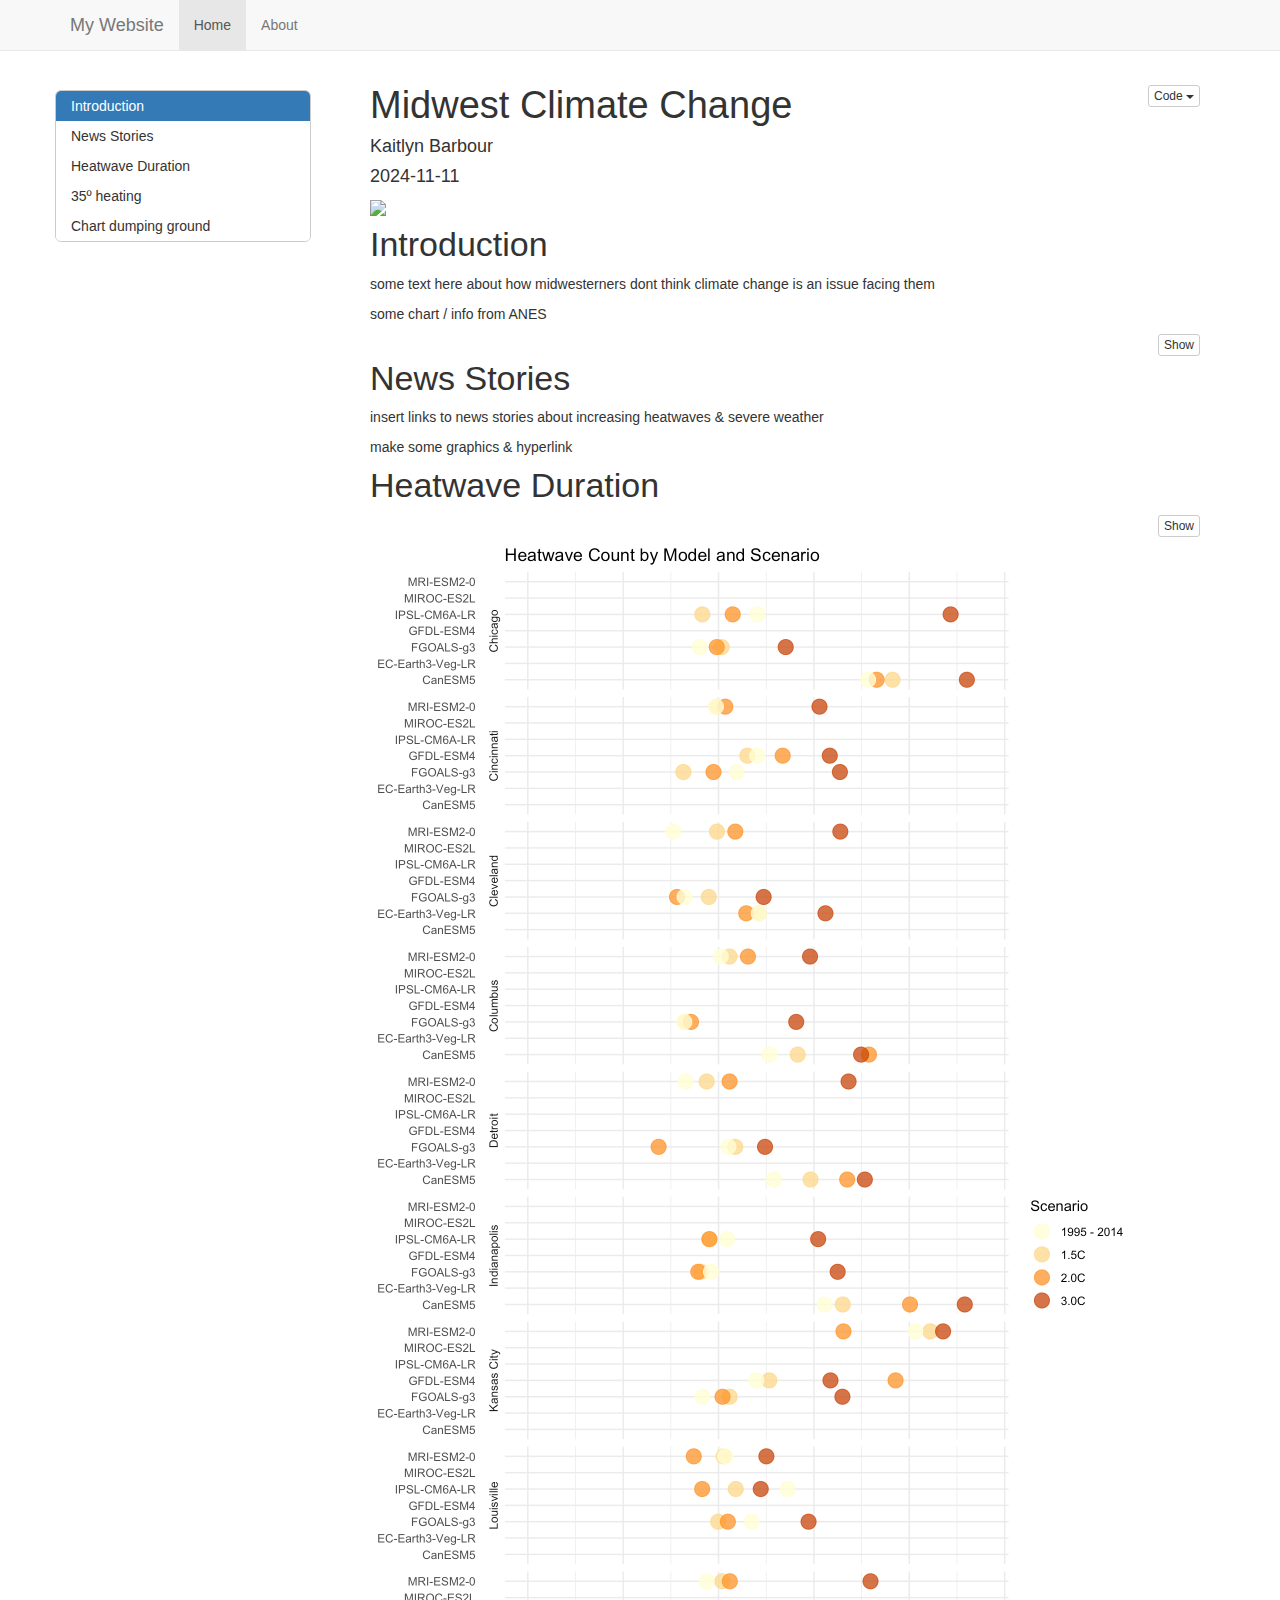
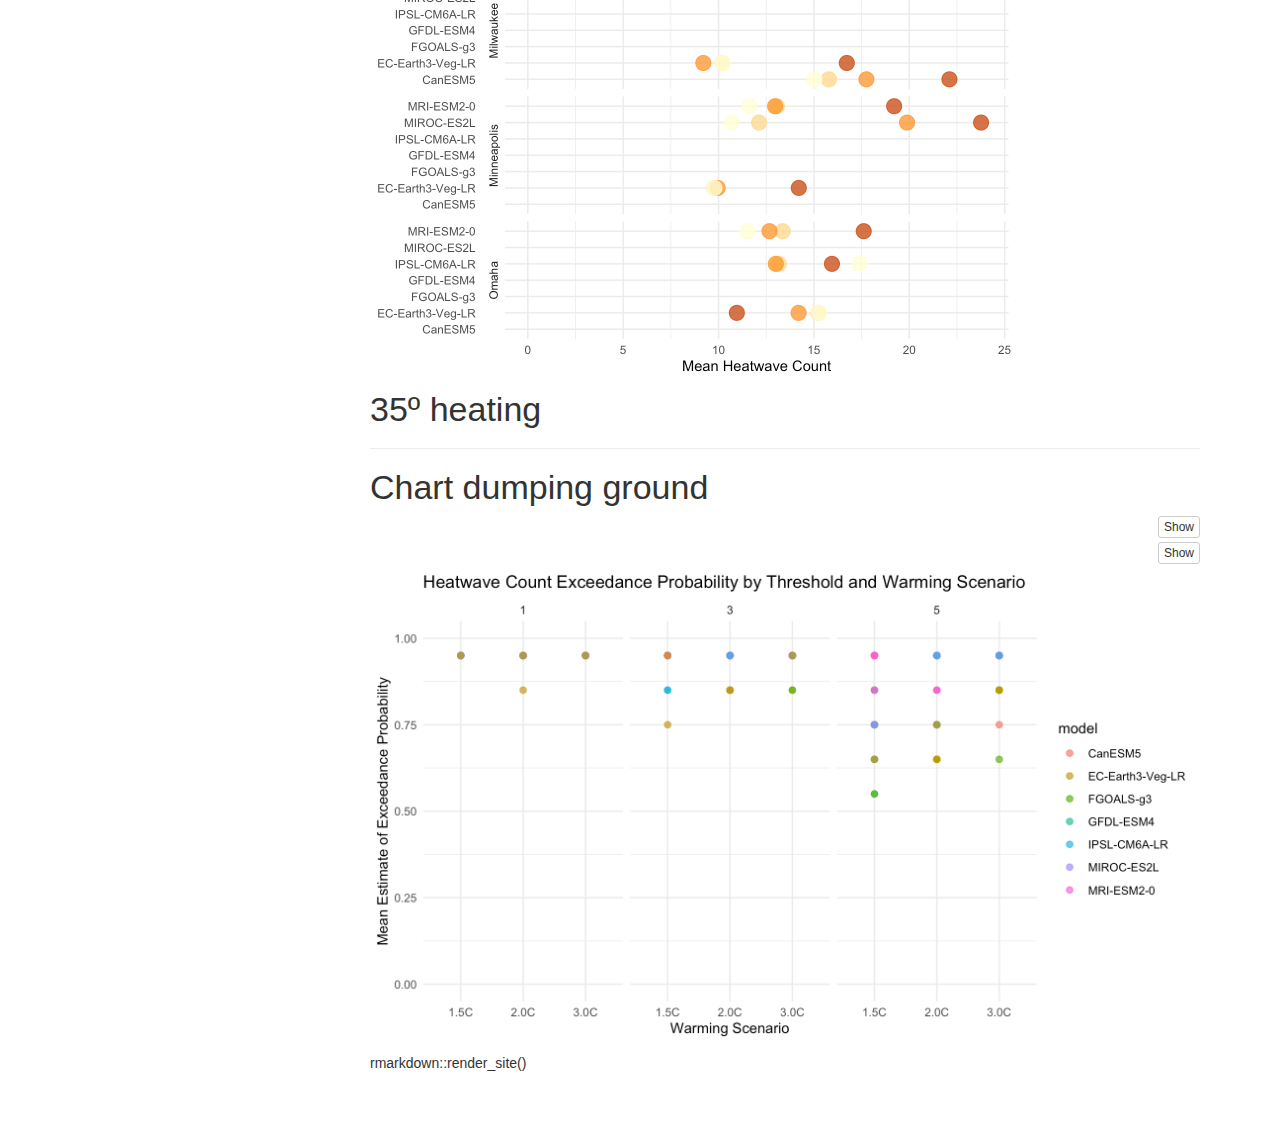
==== docs/index.html @ 3ee05337 "adding charts and header outlines" ====
<!DOCTYPE html>

<html>

<head>

<meta charset="utf-8" />
<meta name="generator" content="pandoc" />
<meta http-equiv="X-UA-Compatible" content="IE=EDGE" />


<meta name="author" content="Kaitlyn Barbour" />

<meta name="date" content="2024-11-11" />

<title>Midwest Climate Change</title>

<script src="site_libs/header-attrs-2.26/header-attrs.js"></script>
<script src="site_libs/jquery-3.6.0/jquery-3.6.0.min.js"></script>
<meta name="viewport" content="width=device-width, initial-scale=1" />
<link href="site_libs/bootstrap-3.3.5/css/bootstrap.min.css" rel="stylesheet" />
<script src="site_libs/bootstrap-3.3.5/js/bootstrap.min.js"></script>
<script src="site_libs/bootstrap-3.3.5/shim/html5shiv.min.js"></script>
<script src="site_libs/bootstrap-3.3.5/shim/respond.min.js"></script>
<style>h1 {font-size: 34px;}
       h1.title {font-size: 38px;}
       h2 {font-size: 30px;}
       h3 {font-size: 24px;}
       h4 {font-size: 18px;}
       h5 {font-size: 16px;}
       h6 {font-size: 12px;}
       code {color: inherit; background-color: rgba(0, 0, 0, 0.04);}
       pre:not([class]) { background-color: white }</style>
<script src="site_libs/jqueryui-1.13.2/jquery-ui.min.js"></script>
<link href="site_libs/tocify-1.9.1/jquery.tocify.css" rel="stylesheet" />
<script src="site_libs/tocify-1.9.1/jquery.tocify.js"></script>
<script src="site_libs/navigation-1.1/tabsets.js"></script>
<script src="site_libs/navigation-1.1/codefolding.js"></script>
<link href="site_libs/highlightjs-9.12.0/default.css" rel="stylesheet" />
<script src="site_libs/highlightjs-9.12.0/highlight.js"></script>

<style type="text/css">
  code{white-space: pre-wrap;}
  span.smallcaps{font-variant: small-caps;}
  span.underline{text-decoration: underline;}
  div.column{display: inline-block; vertical-align: top; width: 50%;}
  div.hanging-indent{margin-left: 1.5em; text-indent: -1.5em;}
  ul.task-list{list-style: none;}
    </style>

<style type="text/css">code{white-space: pre;}</style>
<script type="text/javascript">
if (window.hljs) {
  hljs.configure({languages: []});
  hljs.initHighlightingOnLoad();
  if (document.readyState && document.readyState === "complete") {
    window.setTimeout(function() { hljs.initHighlighting(); }, 0);
  }
}
</script>









<style type = "text/css">
.main-container {
  max-width: 940px;
  margin-left: auto;
  margin-right: auto;
}
img {
  max-width:100%;
}
.tabbed-pane {
  padding-top: 12px;
}
.html-widget {
  margin-bottom: 20px;
}
button.code-folding-btn:focus {
  outline: none;
}
summary {
  display: list-item;
}
details > summary > p:only-child {
  display: inline;
}
pre code {
  padding: 0;
}
</style>


<style type="text/css">
.dropdown-submenu {
  position: relative;
}
.dropdown-submenu>.dropdown-menu {
  top: 0;
  left: 100%;
  margin-top: -6px;
  margin-left: -1px;
  border-radius: 0 6px 6px 6px;
}
.dropdown-submenu:hover>.dropdown-menu {
  display: block;
}
.dropdown-submenu>a:after {
  display: block;
  content: " ";
  float: right;
  width: 0;
  height: 0;
  border-color: transparent;
  border-style: solid;
  border-width: 5px 0 5px 5px;
  border-left-color: #cccccc;
  margin-top: 5px;
  margin-right: -10px;
}
.dropdown-submenu:hover>a:after {
  border-left-color: #adb5bd;
}
.dropdown-submenu.pull-left {
  float: none;
}
.dropdown-submenu.pull-left>.dropdown-menu {
  left: -100%;
  margin-left: 10px;
  border-radius: 6px 0 6px 6px;
}
</style>

<script type="text/javascript">
// manage active state of menu based on current page
$(document).ready(function () {
  // active menu anchor
  href = window.location.pathname
  href = href.substr(href.lastIndexOf('/') + 1)
  if (href === "")
    href = "index.html";
  var menuAnchor = $('a[href="' + href + '"]');

  // mark the anchor link active (and if it's in a dropdown, also mark that active)
  var dropdown = menuAnchor.closest('li.dropdown');
  if (window.bootstrap) { // Bootstrap 4+
    menuAnchor.addClass('active');
    dropdown.find('> .dropdown-toggle').addClass('active');
  } else { // Bootstrap 3
    menuAnchor.parent().addClass('active');
    dropdown.addClass('active');
  }

  // Navbar adjustments
  var navHeight = $(".navbar").first().height() + 15;
  var style = document.createElement('style');
  var pt = "padding-top: " + navHeight + "px; ";
  var mt = "margin-top: -" + navHeight + "px; ";
  var css = "";
  // offset scroll position for anchor links (for fixed navbar)
  for (var i = 1; i <= 6; i++) {
    css += ".section h" + i + "{ " + pt + mt + "}\n";
  }
  style.innerHTML = "body {" + pt + "padding-bottom: 40px; }\n" + css;
  document.head.appendChild(style);
});
</script>

<!-- tabsets -->

<style type="text/css">
.tabset-dropdown > .nav-tabs {
  display: inline-table;
  max-height: 500px;
  min-height: 44px;
  overflow-y: auto;
  border: 1px solid #ddd;
  border-radius: 4px;
}

.tabset-dropdown > .nav-tabs > li.active:before, .tabset-dropdown > .nav-tabs.nav-tabs-open:before {
  content: "\e259";
  font-family: 'Glyphicons Halflings';
  display: inline-block;
  padding: 10px;
  border-right: 1px solid #ddd;
}

.tabset-dropdown > .nav-tabs.nav-tabs-open > li.active:before {
  content: "\e258";
  font-family: 'Glyphicons Halflings';
  border: none;
}

.tabset-dropdown > .nav-tabs > li.active {
  display: block;
}

.tabset-dropdown > .nav-tabs > li > a,
.tabset-dropdown > .nav-tabs > li > a:focus,
.tabset-dropdown > .nav-tabs > li > a:hover {
  border: none;
  display: inline-block;
  border-radius: 4px;
  background-color: transparent;
}

.tabset-dropdown > .nav-tabs.nav-tabs-open > li {
  display: block;
  float: none;
}

.tabset-dropdown > .nav-tabs > li {
  display: none;
}
</style>

<!-- code folding -->
<style type="text/css">
.code-folding-btn { margin-bottom: 4px; }
</style>



<style type="text/css">

#TOC {
  margin: 25px 0px 20px 0px;
}
@media (max-width: 768px) {
#TOC {
  position: relative;
  width: 100%;
}
}

@media print {
.toc-content {
  /* see https://github.com/w3c/csswg-drafts/issues/4434 */
  float: right;
}
}

.toc-content {
  padding-left: 30px;
  padding-right: 40px;
}

div.main-container {
  max-width: 1200px;
}

div.tocify {
  width: 20%;
  max-width: 260px;
  max-height: 85%;
}

@media (min-width: 768px) and (max-width: 991px) {
  div.tocify {
    width: 25%;
  }
}

@media (max-width: 767px) {
  div.tocify {
    width: 100%;
    max-width: none;
  }
}

.tocify ul, .tocify li {
  line-height: 20px;
}

.tocify-subheader .tocify-item {
  font-size: 0.90em;
}

.tocify .list-group-item {
  border-radius: 0px;
}


</style>



</head>

<body>


<div class="container-fluid main-container">


<!-- setup 3col/9col grid for toc_float and main content  -->
<div class="row">
<div class="col-xs-12 col-sm-4 col-md-3">
<div id="TOC" class="tocify">
</div>
</div>

<div class="toc-content col-xs-12 col-sm-8 col-md-9">




<div class="navbar navbar-default  navbar-fixed-top" role="navigation">
  <div class="container">
    <div class="navbar-header">
      <button type="button" class="navbar-toggle collapsed" data-toggle="collapse" data-bs-toggle="collapse" data-target="#navbar" data-bs-target="#navbar">
        <span class="icon-bar"></span>
        <span class="icon-bar"></span>
        <span class="icon-bar"></span>
      </button>
      <a class="navbar-brand" href="index.html">My Website</a>
    </div>
    <div id="navbar" class="navbar-collapse collapse">
      <ul class="nav navbar-nav">
        <li>
  <a href="index.html">Home</a>
</li>
<li>
  <a href="about.html">About</a>
</li>
      </ul>
      <ul class="nav navbar-nav navbar-right">
        
      </ul>
    </div><!--/.nav-collapse -->
  </div><!--/.container -->
</div><!--/.navbar -->

<div id="header">

<div class="btn-group pull-right float-right">
<button type="button" class="btn btn-default btn-xs btn-secondary btn-sm dropdown-toggle" data-toggle="dropdown" data-bs-toggle="dropdown" aria-haspopup="true" aria-expanded="false"><span>Code</span> <span class="caret"></span></button>
<ul class="dropdown-menu dropdown-menu-right" style="min-width: 50px;">
<li><a id="rmd-show-all-code" href="#">Show All Code</a></li>
<li><a id="rmd-hide-all-code" href="#">Hide All Code</a></li>
</ul>
</div>



<h1 class="title toc-ignore">Midwest Climate Change</h1>
<h4 class="author">Kaitlyn Barbour</h4>
<h4 class="date">2024-11-11</h4>

</div>


<p><img src="images/header.png" /></p>
<div id="introduction" class="section level1">
<h1>Introduction</h1>
<p>some text here about how midwesterners dont think climate change is
an issue facing them</p>
<p>some chart / info from ANES</p>
<pre class="r"><code>climate_data_all &lt;- read_csv(&quot;climate-data.csv&quot;, 
    col_types = cols(loc_id = col_character()))
#View(climate_data)

cities &lt;- c(&quot;Kansas City&quot;, &quot;Omaha&quot;, &quot;Minneapolis&quot;, &quot;Louisville&quot;, 
            &quot;Chicago&quot;, &quot;Indianapolis&quot;, &quot;Milwaukee&quot;, &quot;Cincinnati&quot;, 
            &quot;Columbus&quot;, &quot;Detroit&quot;, &quot;Cleveland&quot;)
hazards &lt;- c(&quot;Tmax95pctl_days&quot;, &quot;Tmax40_days&quot;, &quot;Tmax35_days&quot;, 
             &quot;Twb31_days&quot;, &quot;heatwave_duration&quot;, &quot;heatwave_count&quot;, &quot;drought_days&quot;)

climate_data &lt;- climate_data_all %&gt;%
  filter(city %in% cities, hazard %in% hazards)

climate_data$scenario &lt;- factor(
  climate_data$scenario,
  levels = c(&quot;1995 - 2014&quot;, &quot;1.5C&quot;, &quot;2.0C&quot;, &quot;3.0C&quot;)
)</code></pre>
</div>
<div id="news-stories" class="section level1">
<h1>News Stories</h1>
<p>insert links to news stories about increasing heatwaves &amp; severe
weather</p>
<p>make some graphics &amp; hyperlink</p>
</div>
<div id="heatwave-duration" class="section level1">
<h1>Heatwave Duration</h1>
<pre class="r"><code>heatwave_duration &lt;- climate_data %&gt;%
  filter(hazard == &quot;heatwave_duration&quot;,
         indicator == &quot;expectedvalue&quot;)

ggplot(heatwave_duration, aes(x = mean_estimate, y = model, color = scenario)) +
  geom_point(size = 5, alpha = 0.8) +  
  scale_x_continuous(limits = c(0, 24)) + 
  facet_grid(city ~ ., switch = &quot;y&quot;) + 
  theme_minimal() +
  theme(
    strip.text.y = element_text(angle = 0),  
    axis.title.y = element_blank()  
  ) +
  labs(
    title = &quot;Heatwave Count by Model and Scenario&quot;,
    x = &quot;Mean Heatwave Count&quot;,
    color = &quot;Scenario&quot;
  ) +
  scale_color_brewer(palette = &quot;YlOrBr&quot;) </code></pre>
<p><img src="index_files/figure-html/unnamed-chunk-2-1.png" width="768" /></p>
</div>
<div id="º-heating" class="section level1">
<h1>35º heating</h1>
<hr />
</div>
<div id="chart-dumping-ground" class="section level1">
<h1>Chart dumping ground</h1>
<pre class="r"><code>heatwave_models &lt;- climate_data %&gt;%
  filter(hazard == &quot;heatwave_count&quot;,
         indicator == &quot;exceedanceprob&quot;,
         scenario != &quot;1995 - 2014&quot;)</code></pre>
<pre class="r"><code>ggplot(heatwave_models, aes(x = scenario, y = mean_estimate, color = model)) +
  geom_point(size = 2, alpha = 0.7) +  
    facet_grid(~ threshold) +  # Facet by scenario
  labs(title = &quot;Heatwave Count Exceedance Probability by Threshold and Warming Scenario&quot;,
       x = &quot;Warming Scenario&quot;,
       y = &quot;Mean Estimate of Exceedance Probability&quot;) +
  ylim(0, 1) +
  theme_minimal() </code></pre>
<p><img src="index_files/figure-html/unnamed-chunk-4-1.png" width="840" /></p>
<p>rmarkdown::render_site()</p>
</div>



</div>
</div>

</div>

<script>

// add bootstrap table styles to pandoc tables
function bootstrapStylePandocTables() {
  $('tr.odd').parent('tbody').parent('table').addClass('table table-condensed');
}
$(document).ready(function () {
  bootstrapStylePandocTables();
});


</script>

<!-- tabsets -->

<script>
$(document).ready(function () {
  window.buildTabsets("TOC");
});

$(document).ready(function () {
  $('.tabset-dropdown > .nav-tabs > li').click(function () {
    $(this).parent().toggleClass('nav-tabs-open');
  });
});
</script>

<!-- code folding -->
<script>
$(document).ready(function () {
  window.initializeCodeFolding("hide" === "show");
});
</script>

<script>
$(document).ready(function ()  {

    // temporarily add toc-ignore selector to headers for the consistency with Pandoc
    $('.unlisted.unnumbered').addClass('toc-ignore')

    // move toc-ignore selectors from section div to header
    $('div.section.toc-ignore')
        .removeClass('toc-ignore')
        .children('h1,h2,h3,h4,h5').addClass('toc-ignore');

    // establish options
    var options = {
      selectors: "h1,h2,h3",
      theme: "bootstrap3",
      context: '.toc-content',
      hashGenerator: function (text) {
        return text.replace(/[.\\/?&!#<>]/g, '').replace(/\s/g, '_');
      },
      ignoreSelector: ".toc-ignore",
      scrollTo: 0
    };
    options.showAndHide = true;
    options.smoothScroll = true;

    // tocify
    var toc = $("#TOC").tocify(options).data("toc-tocify");
});
</script>

<!-- dynamically load mathjax for compatibility with self-contained -->
<script>
  (function () {
    var script = document.createElement("script");
    script.type = "text/javascript";
    script.src  = "https://mathjax.rstudio.com/latest/MathJax.js?config=TeX-AMS-MML_HTMLorMML";
    document.getElementsByTagName("head")[0].appendChild(script);
  })();
</script>

</body>
</html>
---- docs/site_libs/highlightjs-9.12.0/default.css ----
.hljs-literal {
  color: #990073;
}

.hljs-number {
  color: #099;
}

.hljs-comment {
  color: #998;
  font-style: italic;
}

.hljs-keyword {
  color: #900;
  font-weight: bold;
}

.hljs-string {
  color: #d14;
}
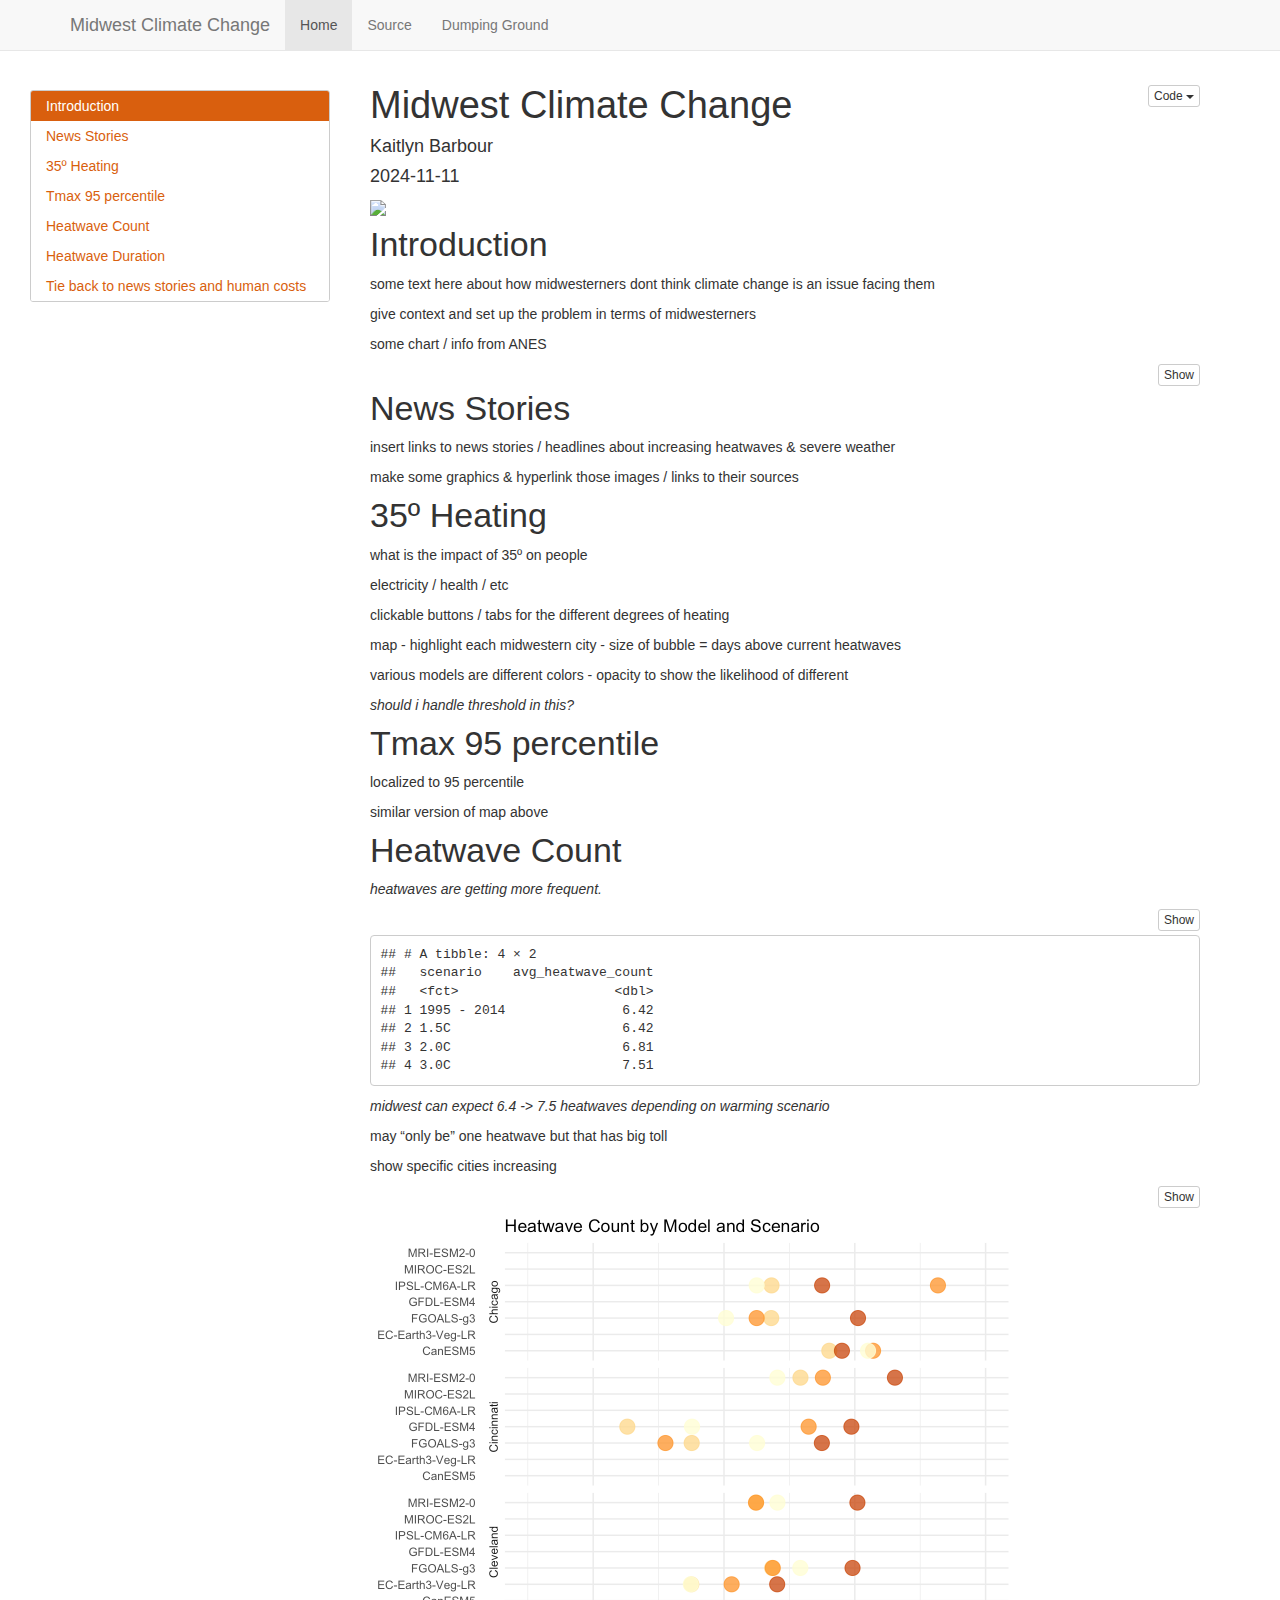
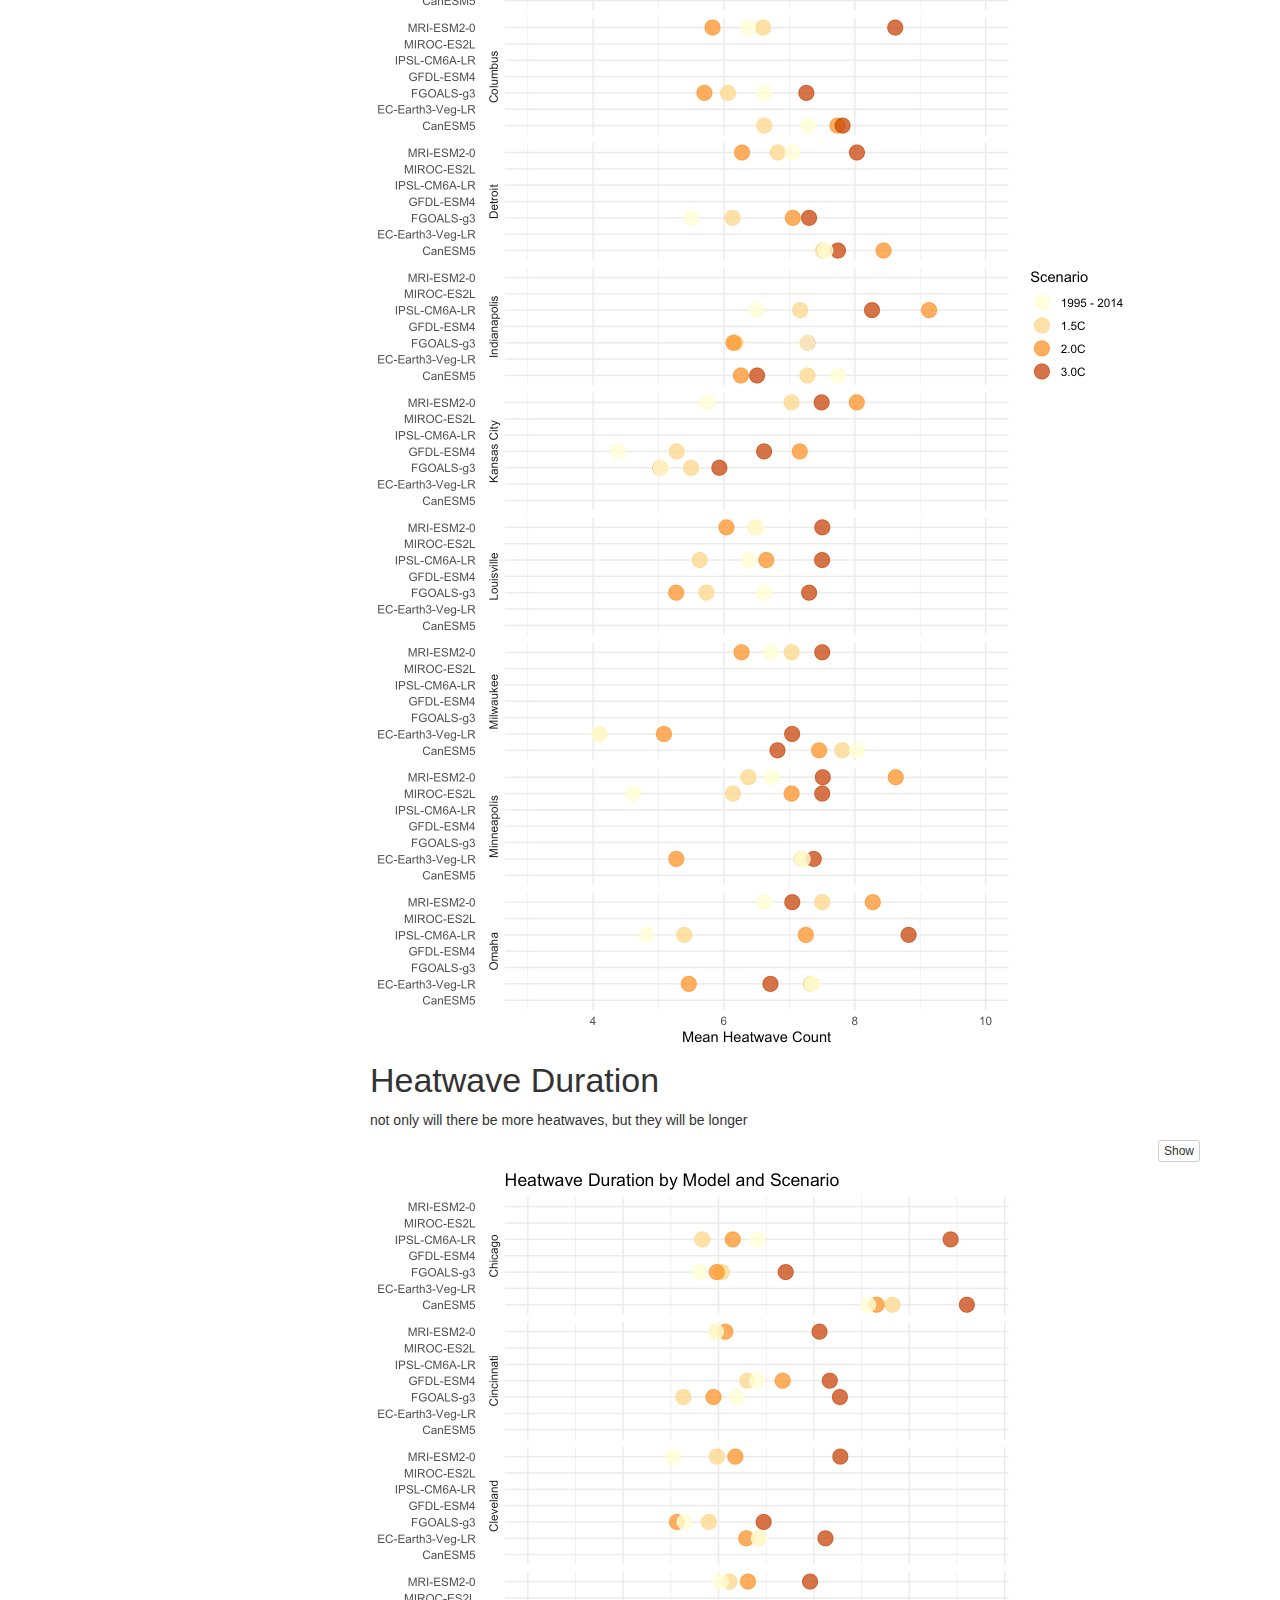
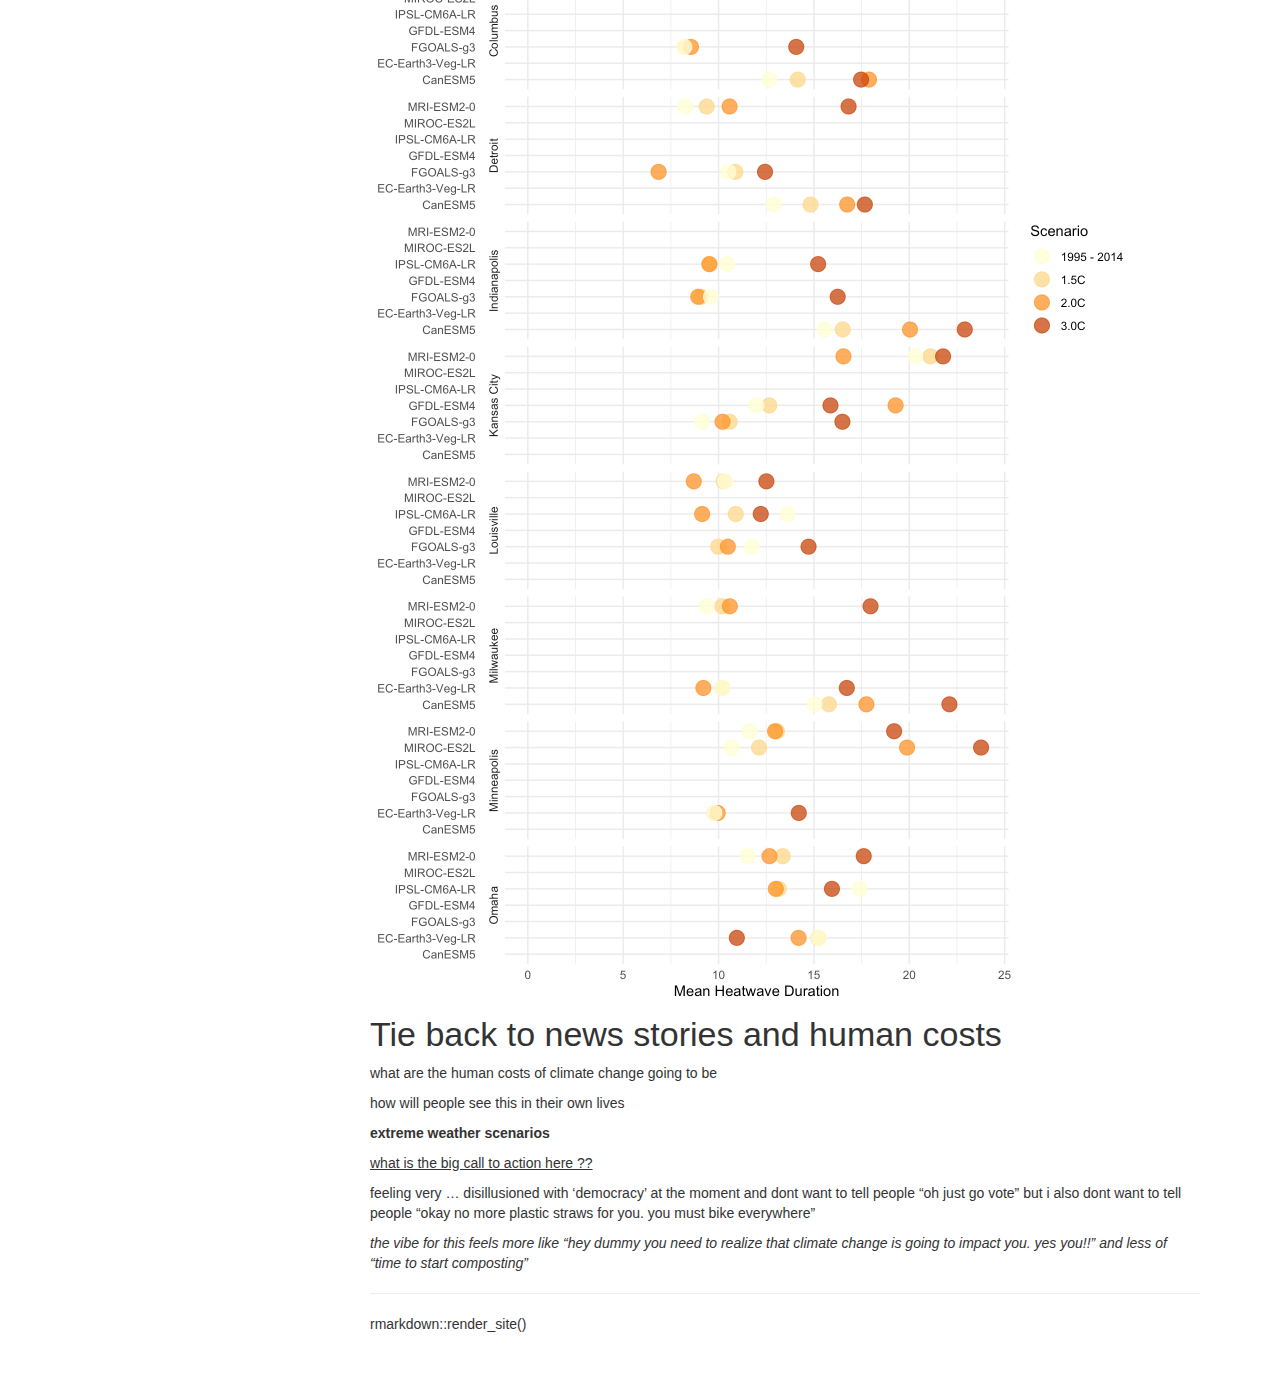
==== commit ba736ed7: "css theme" ====
--- a/docs/index.html
+++ b/docs/index.html
@@ -64,6 +64,7 @@
 
 
 
+<link rel="stylesheet" href="theme.css" type="text/css" />
 
 
 
@@ -320,7 +321,7 @@
         <span class="icon-bar"></span>
         <span class="icon-bar"></span>
       </button>
-      <a class="navbar-brand" href="index.html">My Website</a>
+      <a class="navbar-brand" href="index.html">Midwest Climate Change</a>
     </div>
     <div id="navbar" class="navbar-collapse collapse">
       <ul class="nav navbar-nav">
@@ -328,7 +329,10 @@
   <a href="index.html">Home</a>
 </li>
 <li>
-  <a href="about.html">About</a>
+  <a href="about.html">Source</a>
+</li>
+<li>
+  <a href="test.html">Dumping Ground</a>
 </li>
       </ul>
       <ul class="nav navbar-nav navbar-right">
@@ -362,6 +366,7 @@
 <h1>Introduction</h1>
 <p>some text here about how midwesterners dont think climate change is
 an issue facing them</p>
+<p>give context and set up the problem in terms of midwesterners</p>
 <p>some chart / info from ANES</p>
 <pre class="r"><code>climate_data_all &lt;- read_csv(&quot;climate-data.csv&quot;, 
     col_types = cols(loc_id = col_character()))
@@ -383,19 +388,53 @@
 </div>
 <div id="news-stories" class="section level1">
 <h1>News Stories</h1>
-<p>insert links to news stories about increasing heatwaves &amp; severe
-weather</p>
-<p>make some graphics &amp; hyperlink</p>
-</div>
-<div id="heatwave-duration" class="section level1">
-<h1>Heatwave Duration</h1>
-<pre class="r"><code>heatwave_duration &lt;- climate_data %&gt;%
-  filter(hazard == &quot;heatwave_duration&quot;,
+<p>insert links to news stories / headlines about increasing heatwaves
+&amp; severe weather</p>
+<p>make some graphics &amp; hyperlink those images / links to their
+sources</p>
+</div>
+<div id="º-heating" class="section level1">
+<h1>35º Heating</h1>
+<p>what is the impact of 35º on people</p>
+<p>electricity / health / etc</p>
+<p>clickable buttons / tabs for the different degrees of heating</p>
+<p>map - highlight each midwestern city - size of bubble = days above
+current heatwaves</p>
+<p>various models are different colors - opacity to show the likelihood
+of different</p>
+<p><em>should i handle threshold in this?</em></p>
+</div>
+<div id="tmax-95-percentile" class="section level1">
+<h1>Tmax 95 percentile</h1>
+<p>localized to 95 percentile</p>
+<p>similar version of map above</p>
+</div>
+<div id="heatwave-count" class="section level1">
+<h1>Heatwave Count</h1>
+<p><em>heatwaves are getting more frequent.</em></p>
+<pre class="r"><code>heatwave_count &lt;- climate_data %&gt;%
+  filter(hazard == &quot;heatwave_count&quot;,
          indicator == &quot;expectedvalue&quot;)
 
-ggplot(heatwave_duration, aes(x = mean_estimate, y = model, color = scenario)) +
+average_increase &lt;- heatwave_count %&gt;%
+  group_by(scenario) %&gt;%
+  summarize(avg_heatwave_count = mean(mean_estimate, na.rm = TRUE))
+
+print(average_increase)</code></pre>
+<pre><code>## # A tibble: 4 × 2
+##   scenario    avg_heatwave_count
+##   &lt;fct&gt;                    &lt;dbl&gt;
+## 1 1995 - 2014               6.42
+## 2 1.5C                      6.42
+## 3 2.0C                      6.81
+## 4 3.0C                      7.51</code></pre>
+<p><em>midwest can expect 6.4 -&gt; 7.5 heatwaves depending on warming
+scenario</em></p>
+<p>may “only be” one heatwave but that has big toll</p>
+<p>show specific cities increasing</p>
+<pre class="r"><code>ggplot(heatwave_count, aes(x = mean_estimate, y = model, color = scenario)) +
   geom_point(size = 5, alpha = 0.8) +  
-  scale_x_continuous(limits = c(0, 24)) + 
+  scale_x_continuous(limits = c(3, 10)) + 
   facet_grid(city ~ ., switch = &quot;y&quot;) + 
   theme_minimal() +
   theme(
@@ -408,27 +447,47 @@
     color = &quot;Scenario&quot;
   ) +
   scale_color_brewer(palette = &quot;YlOrBr&quot;) </code></pre>
-<p><img src="index_files/figure-html/unnamed-chunk-2-1.png" width="768" /></p>
-</div>
-<div id="º-heating" class="section level1">
-<h1>35º heating</h1>
+<p><img src="index_files/figure-html/unnamed-chunk-3-1.png" width="768" /></p>
+</div>
+<div id="heatwave-duration" class="section level1">
+<h1>Heatwave Duration</h1>
+<p>not only will there be more heatwaves, but they will be longer</p>
+<pre class="r"><code>heatwave_duration &lt;- climate_data %&gt;%
+  filter(hazard == &quot;heatwave_duration&quot;,
+         indicator == &quot;expectedvalue&quot;)
+
+ggplot(heatwave_duration, aes(x = mean_estimate, y = model, color = scenario)) +
+  geom_point(size = 5, alpha = 0.8) +  
+  scale_x_continuous(limits = c(0, 24)) + 
+  facet_grid(city ~ ., switch = &quot;y&quot;) + 
+  theme_minimal() +
+  theme(
+    strip.text.y = element_text(angle = 0),  
+    axis.title.y = element_blank()  
+  ) +
+  labs(
+    title = &quot;Heatwave Duration by Model and Scenario&quot;,
+    x = &quot;Mean Heatwave Duration&quot;,
+    color = &quot;Scenario&quot;
+  ) +
+  scale_color_brewer(palette = &quot;YlOrBr&quot;) </code></pre>
+<p><img src="index_files/figure-html/unnamed-chunk-4-1.png" width="768" /></p>
+</div>
+<div id="tie-back-to-news-stories-and-human-costs"
+class="section level1">
+<h1>Tie back to news stories and human costs</h1>
+<p>what are the human costs of climate change going to be</p>
+<p>how will people see this in their own lives</p>
+<p><strong>extreme weather scenarios</strong></p>
+<p><u>what is the big call to action here ??</u></p>
+<p>feeling very … disillusioned with ‘democracy’ at the moment and dont
+want to tell people “oh just go vote” but i also dont want to tell
+people “okay no more plastic straws for you. you must bike
+everywhere”</p>
+<p><em>the vibe for this feels more like “hey dummy you need to realize
+that climate change is going to impact you. yes you!!” and less of “time
+to start composting”</em></p>
 <hr />
-</div>
-<div id="chart-dumping-ground" class="section level1">
-<h1>Chart dumping ground</h1>
-<pre class="r"><code>heatwave_models &lt;- climate_data %&gt;%
-  filter(hazard == &quot;heatwave_count&quot;,
-         indicator == &quot;exceedanceprob&quot;,
-         scenario != &quot;1995 - 2014&quot;)</code></pre>
-<pre class="r"><code>ggplot(heatwave_models, aes(x = scenario, y = mean_estimate, color = model)) +
-  geom_point(size = 2, alpha = 0.7) +  
-    facet_grid(~ threshold) +  # Facet by scenario
-  labs(title = &quot;Heatwave Count Exceedance Probability by Threshold and Warming Scenario&quot;,
-       x = &quot;Warming Scenario&quot;,
-       y = &quot;Mean Estimate of Exceedance Probability&quot;) +
-  ylim(0, 1) +
-  theme_minimal() </code></pre>
-<p><img src="index_files/figure-html/unnamed-chunk-4-1.png" width="840" /></p>
 <p>rmarkdown::render_site()</p>
 </div>
 
--- a/docs/theme.css
+++ b/docs/theme.css
@@ -0,0 +1,17 @@
+/* TABLE OF CONTENTS FORMATTING */
+#TOC {
+  left: 30px;
+  width: 300px;
+  max-width: 90%;
+  overflow: auto;
+  color: #d95f0e;
+  border-radius: 3px;
+}
+
+.list-group-item.active,
+.list-group-item.active:focus,
+.list-group-item.active:hover {
+  z-index: 2;
+  color: white;
+  background-color: #d95f0e;
+}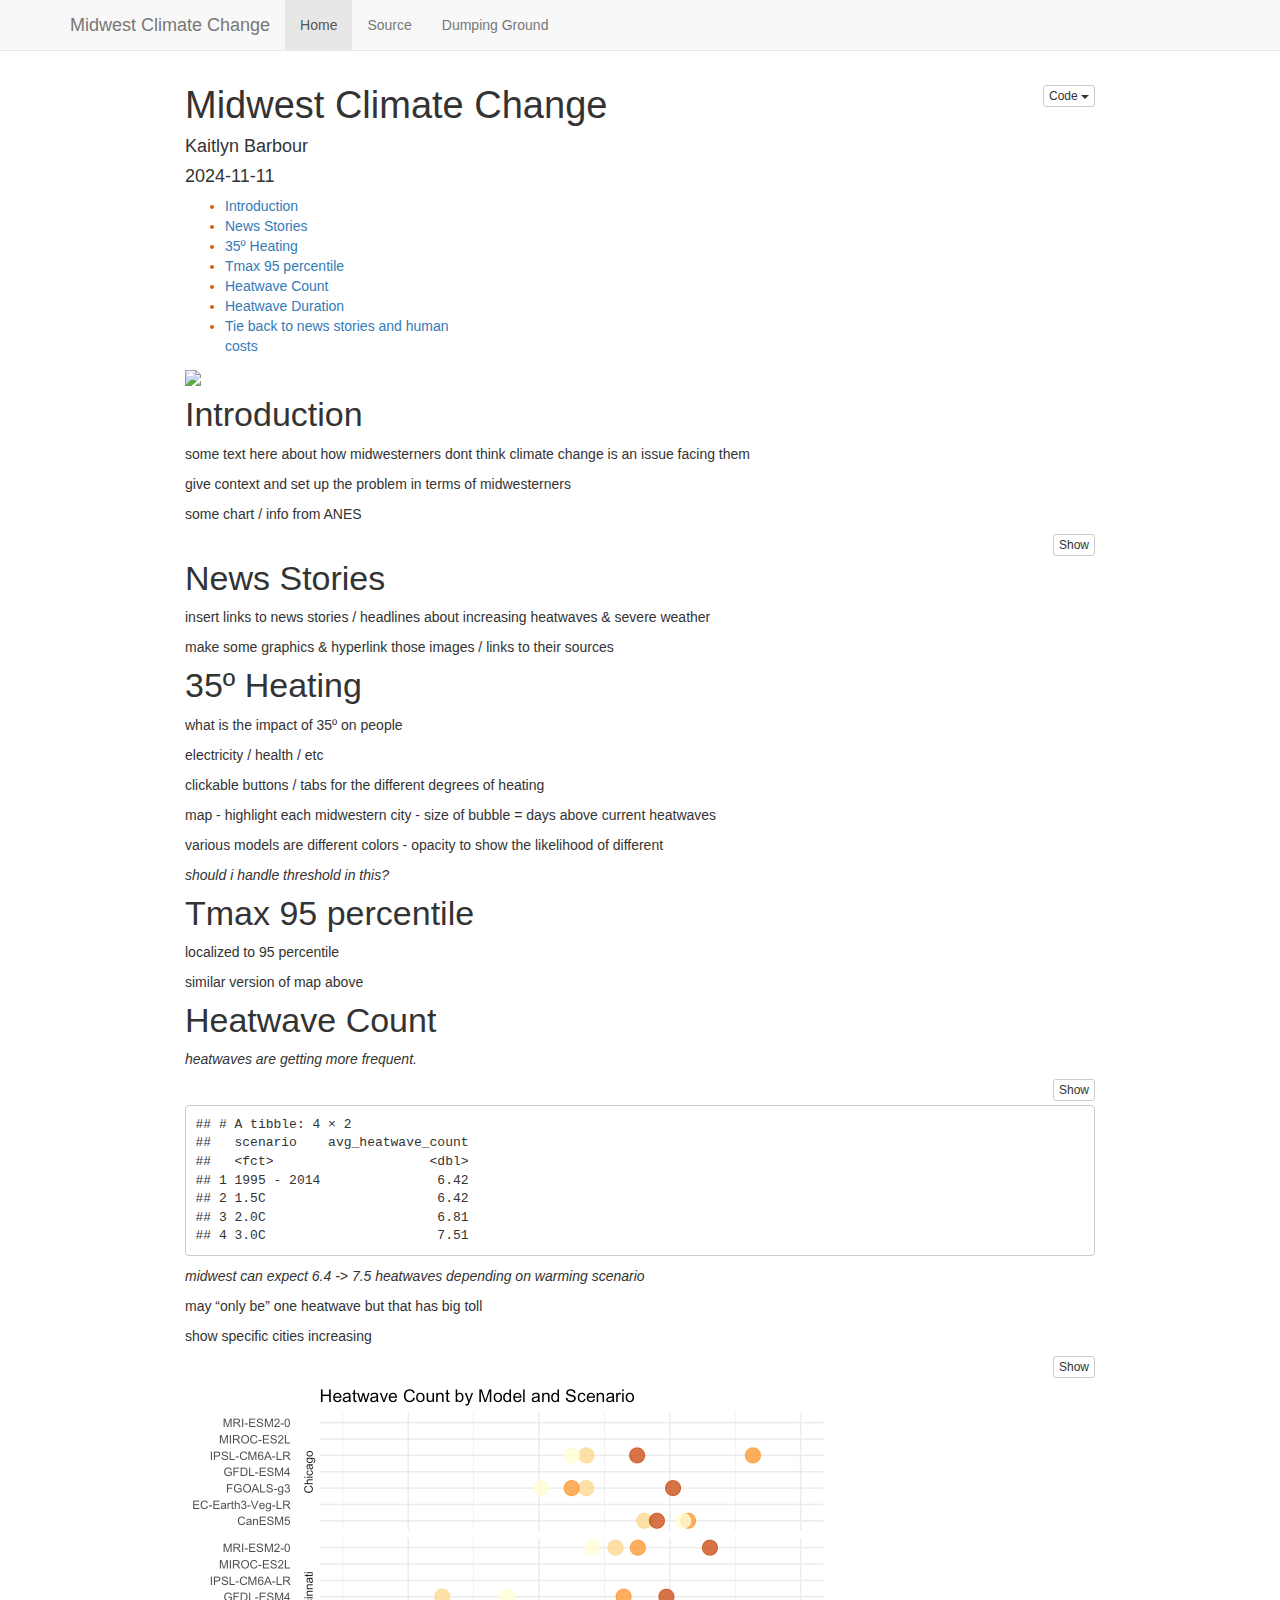
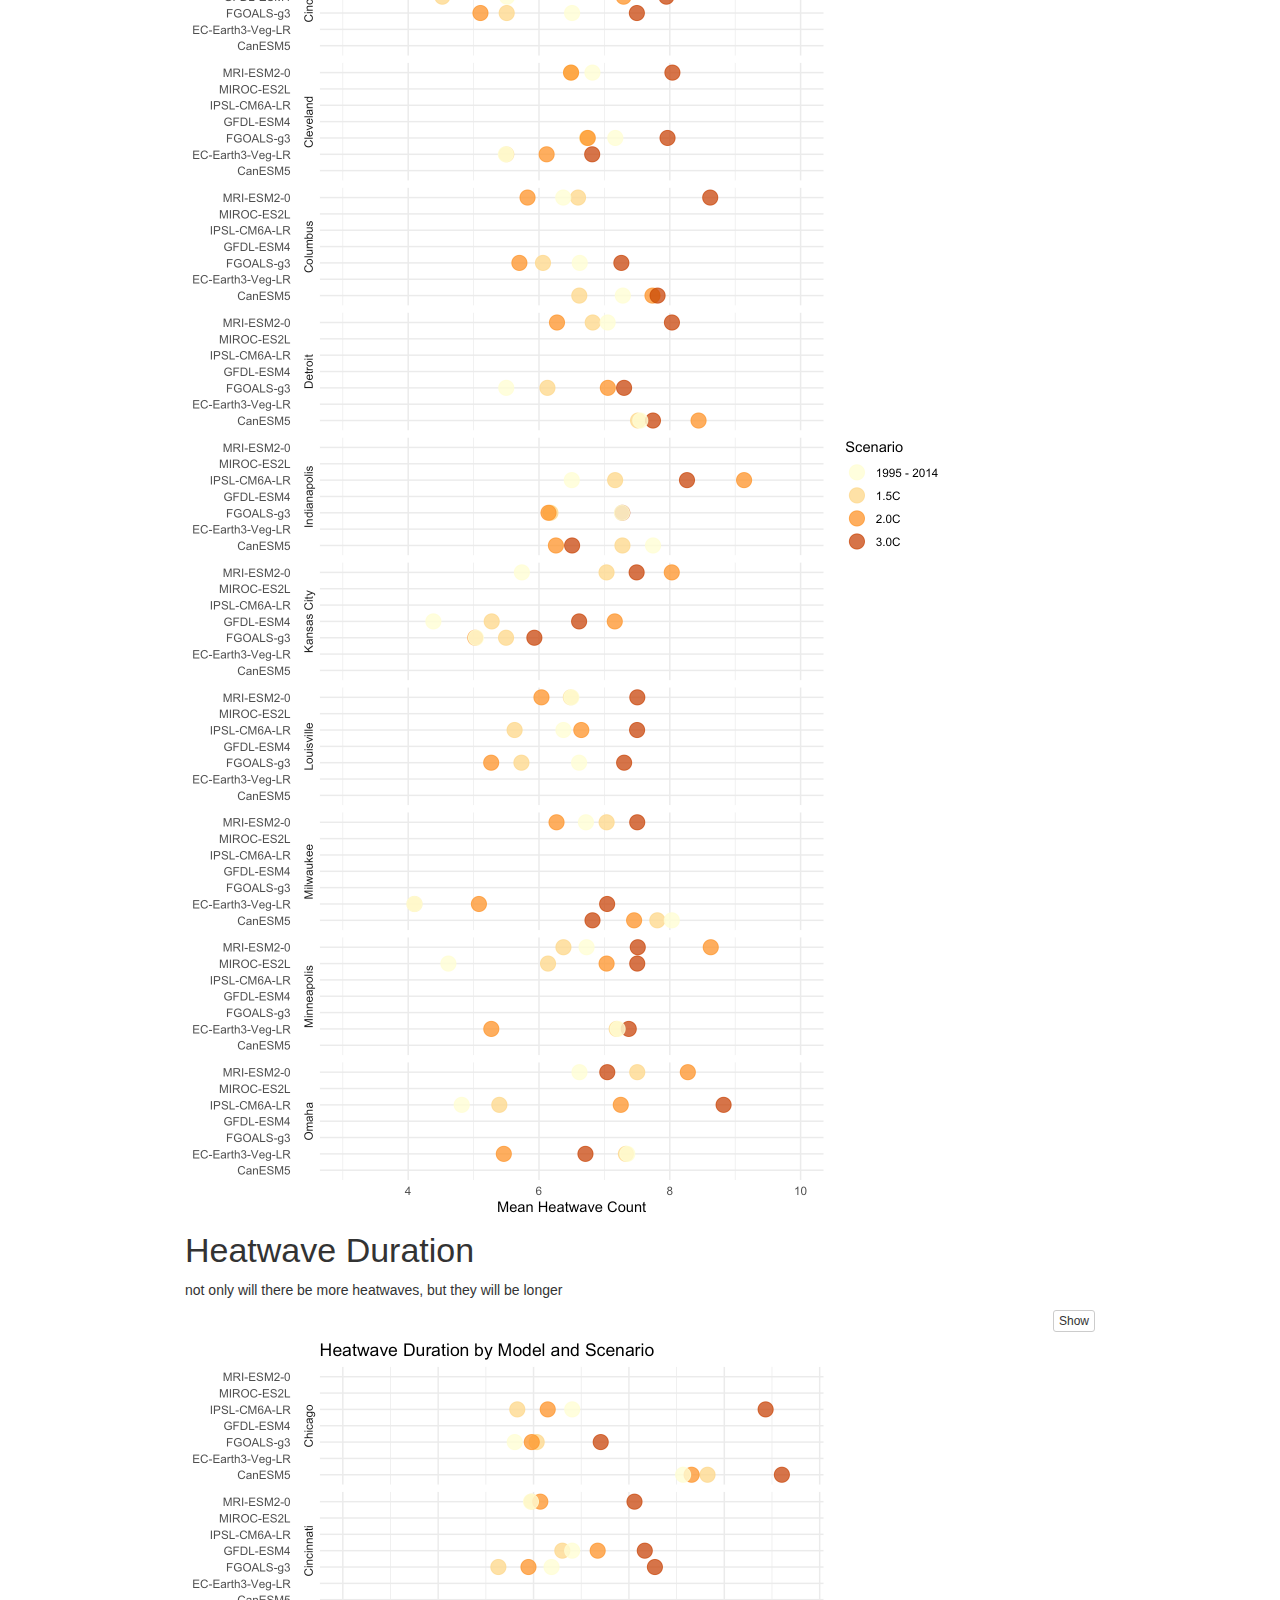
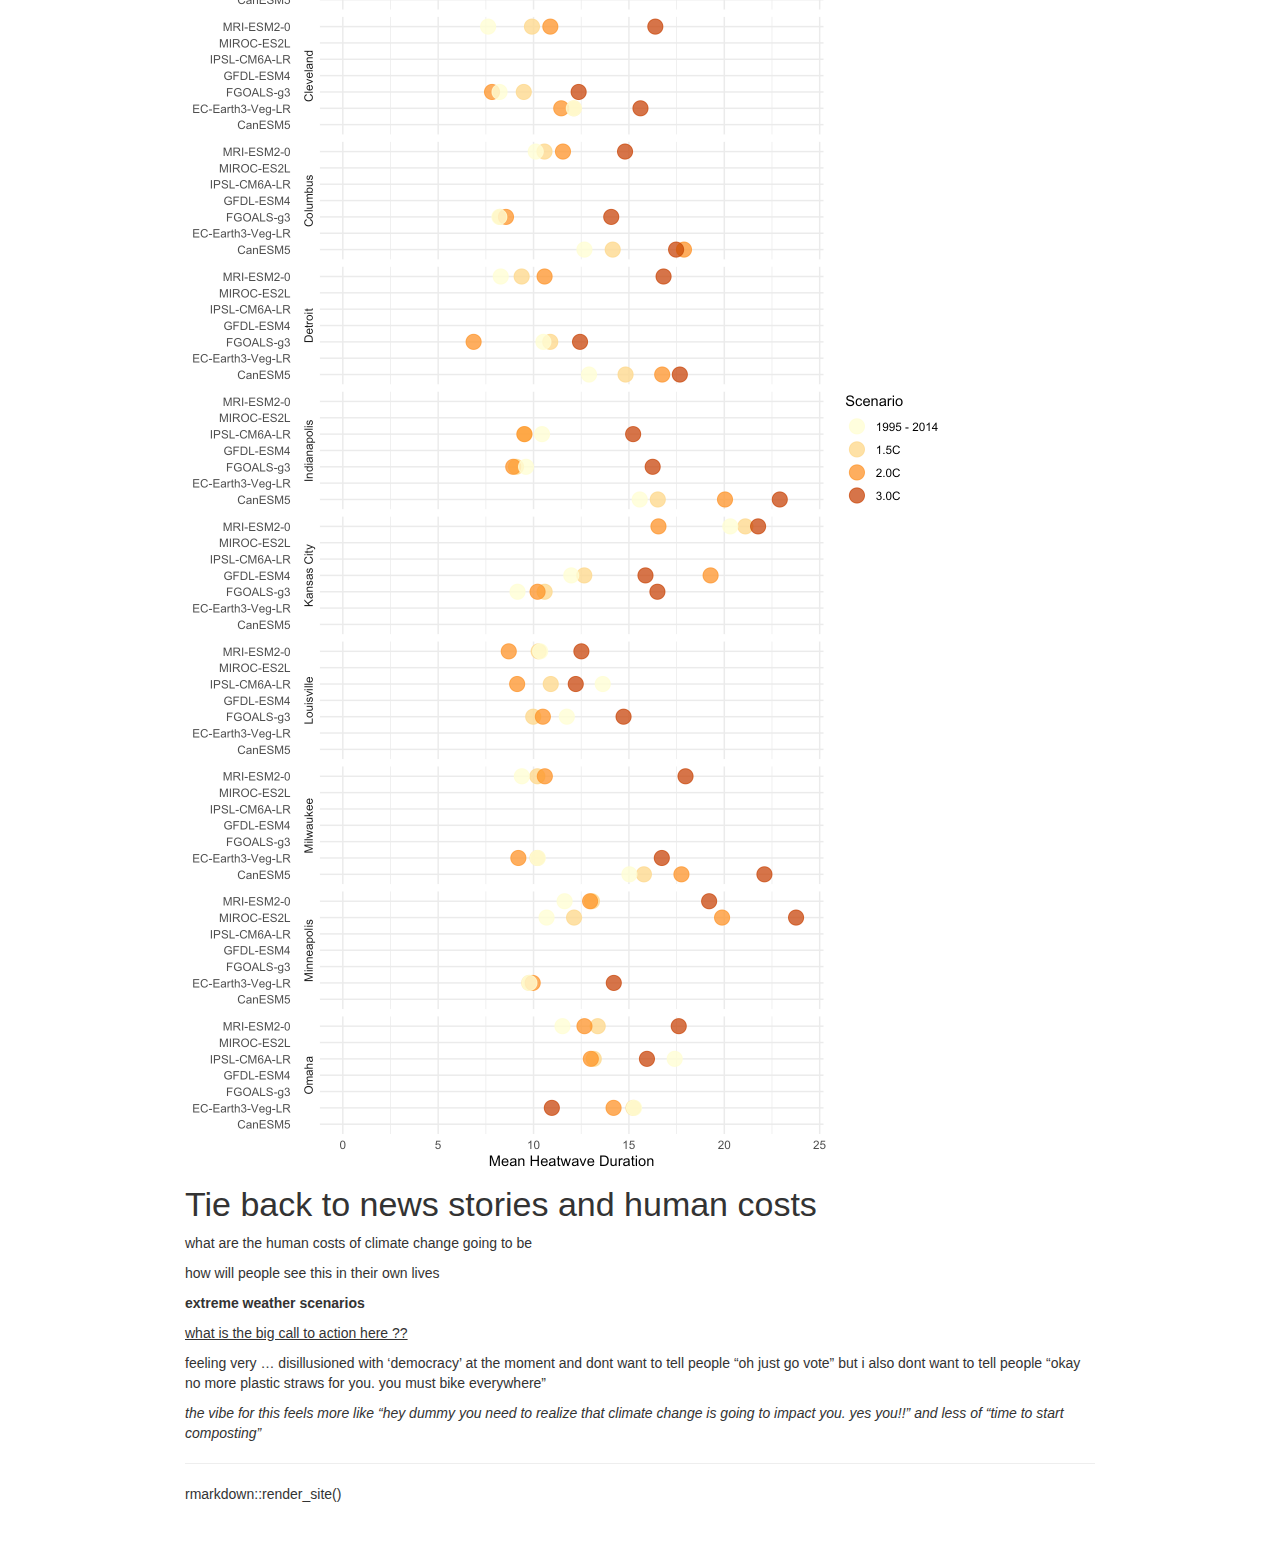
==== commit 05f299e0: "change theme" ====
--- a/docs/index.html
+++ b/docs/index.html
@@ -31,9 +31,6 @@
        h6 {font-size: 12px;}
        code {color: inherit; background-color: rgba(0, 0, 0, 0.04);}
        pre:not([class]) { background-color: white }</style>
-<script src="site_libs/jqueryui-1.13.2/jquery-ui.min.js"></script>
-<link href="site_libs/tocify-1.9.1/jquery.tocify.css" rel="stylesheet" />
-<script src="site_libs/tocify-1.9.1/jquery.tocify.js"></script>
 <script src="site_libs/navigation-1.1/tabsets.js"></script>
 <script src="site_libs/navigation-1.1/codefolding.js"></script>
 <link href="site_libs/highlightjs-9.12.0/default.css" rel="stylesheet" />
@@ -229,69 +226,6 @@
 
 
 
-<style type="text/css">
-
-#TOC {
-  margin: 25px 0px 20px 0px;
-}
-@media (max-width: 768px) {
-#TOC {
-  position: relative;
-  width: 100%;
-}
-}
-
-@media print {
-.toc-content {
-  /* see https://github.com/w3c/csswg-drafts/issues/4434 */
-  float: right;
-}
-}
-
-.toc-content {
-  padding-left: 30px;
-  padding-right: 40px;
-}
-
-div.main-container {
-  max-width: 1200px;
-}
-
-div.tocify {
-  width: 20%;
-  max-width: 260px;
-  max-height: 85%;
-}
-
-@media (min-width: 768px) and (max-width: 991px) {
-  div.tocify {
-    width: 25%;
-  }
-}
-
-@media (max-width: 767px) {
-  div.tocify {
-    width: 100%;
-    max-width: none;
-  }
-}
-
-.tocify ul, .tocify li {
-  line-height: 20px;
-}
-
-.tocify-subheader .tocify-item {
-  font-size: 0.90em;
-}
-
-.tocify .list-group-item {
-  border-radius: 0px;
-}
-
-
-</style>
-
-
 
 </head>
 
@@ -299,16 +233,6 @@
 
 
 <div class="container-fluid main-container">
-
-
-<!-- setup 3col/9col grid for toc_float and main content  -->
-<div class="row">
-<div class="col-xs-12 col-sm-4 col-md-3">
-<div id="TOC" class="tocify">
-</div>
-</div>
-
-<div class="toc-content col-xs-12 col-sm-8 col-md-9">
 
 
 
@@ -360,6 +284,22 @@
 
 </div>
 
+<div id="TOC">
+<ul>
+<li><a href="#introduction" id="toc-introduction">Introduction</a></li>
+<li><a href="#news-stories" id="toc-news-stories">News Stories</a></li>
+<li><a href="#º-heating" id="toc-º-heating">35º Heating</a></li>
+<li><a href="#tmax-95-percentile" id="toc-tmax-95-percentile">Tmax 95
+percentile</a></li>
+<li><a href="#heatwave-count" id="toc-heatwave-count">Heatwave
+Count</a></li>
+<li><a href="#heatwave-duration" id="toc-heatwave-duration">Heatwave
+Duration</a></li>
+<li><a href="#tie-back-to-news-stories-and-human-costs"
+id="toc-tie-back-to-news-stories-and-human-costs">Tie back to news
+stories and human costs</a></li>
+</ul>
+</div>
 
 <p><img src="images/header.png" /></p>
 <div id="introduction" class="section level1">
@@ -493,8 +433,6 @@
 
 
 
-</div>
-</div>
 
 </div>
 
@@ -532,35 +470,6 @@
 });
 </script>
 
-<script>
-$(document).ready(function ()  {
-
-    // temporarily add toc-ignore selector to headers for the consistency with Pandoc
-    $('.unlisted.unnumbered').addClass('toc-ignore')
-
-    // move toc-ignore selectors from section div to header
-    $('div.section.toc-ignore')
-        .removeClass('toc-ignore')
-        .children('h1,h2,h3,h4,h5').addClass('toc-ignore');
-
-    // establish options
-    var options = {
-      selectors: "h1,h2,h3",
-      theme: "bootstrap3",
-      context: '.toc-content',
-      hashGenerator: function (text) {
-        return text.replace(/[.\\/?&!#<>]/g, '').replace(/\s/g, '_');
-      },
-      ignoreSelector: ".toc-ignore",
-      scrollTo: 0
-    };
-    options.showAndHide = true;
-    options.smoothScroll = true;
-
-    // tocify
-    var toc = $("#TOC").tocify(options).data("toc-tocify");
-});
-</script>
 
 <!-- dynamically load mathjax for compatibility with self-contained -->
 <script>
--- a/docs/theme.css
+++ b/docs/theme.css
@@ -14,4 +14,29 @@
   z-index: 2;
   color: white;
   background-color: #d95f0e;
+}
+
+
+
+/* NAVBAR STUFF ? */
+
+.navbar-inverse {
+  background-color: #d95f0e;
+}
+.navbar-inverse .navbar-brand {
+  color: #white;
+}
+.navbar-inverse .navbar-nav>li>a {
+  color: #white;
+}
+.navbar-inverse .navbar-nav>.active>a {
+  background-color: #d95f0e;
+}
+.list-group-item.active {
+  background-color: #d95f0e;
+  border-color: #d95f0e;
+}
+item.active, .list-group-item.active:hover {
+  background-color: #d95f0e;
+  border-color: #d95f0e;
 }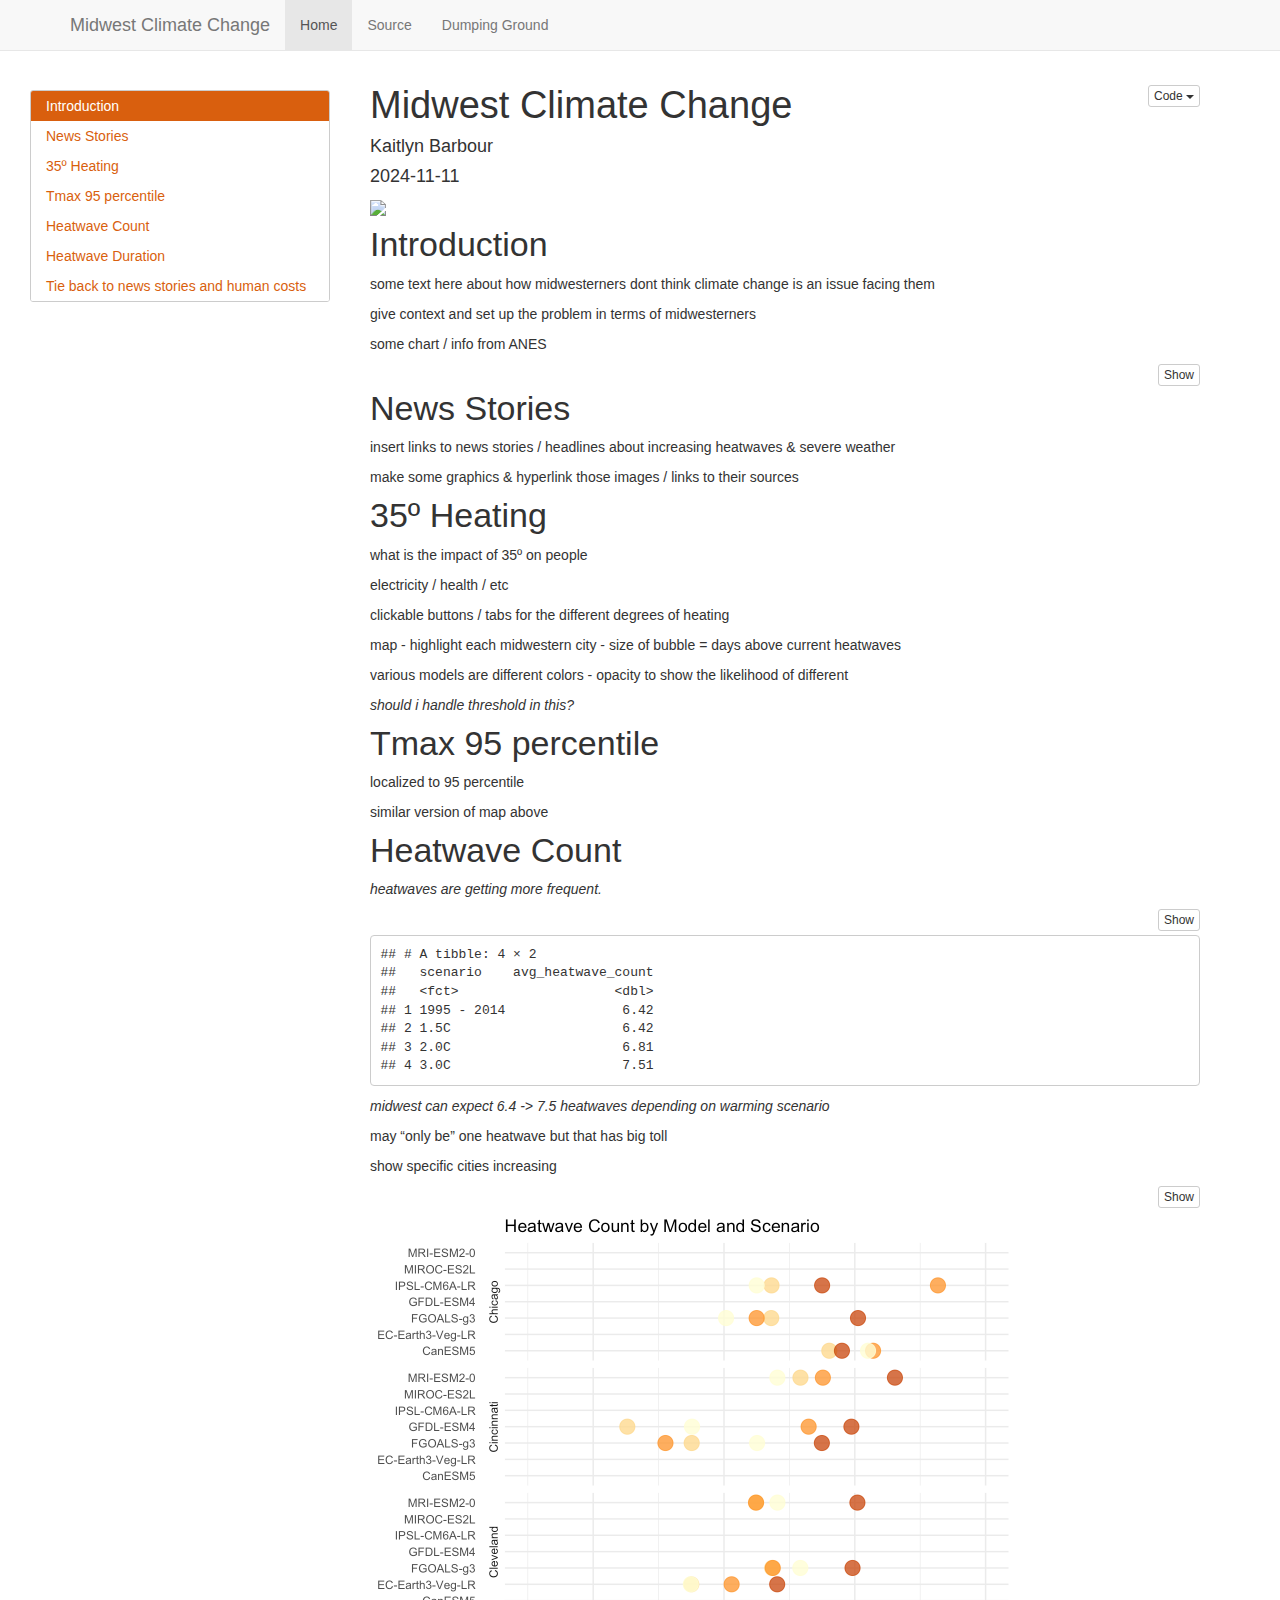
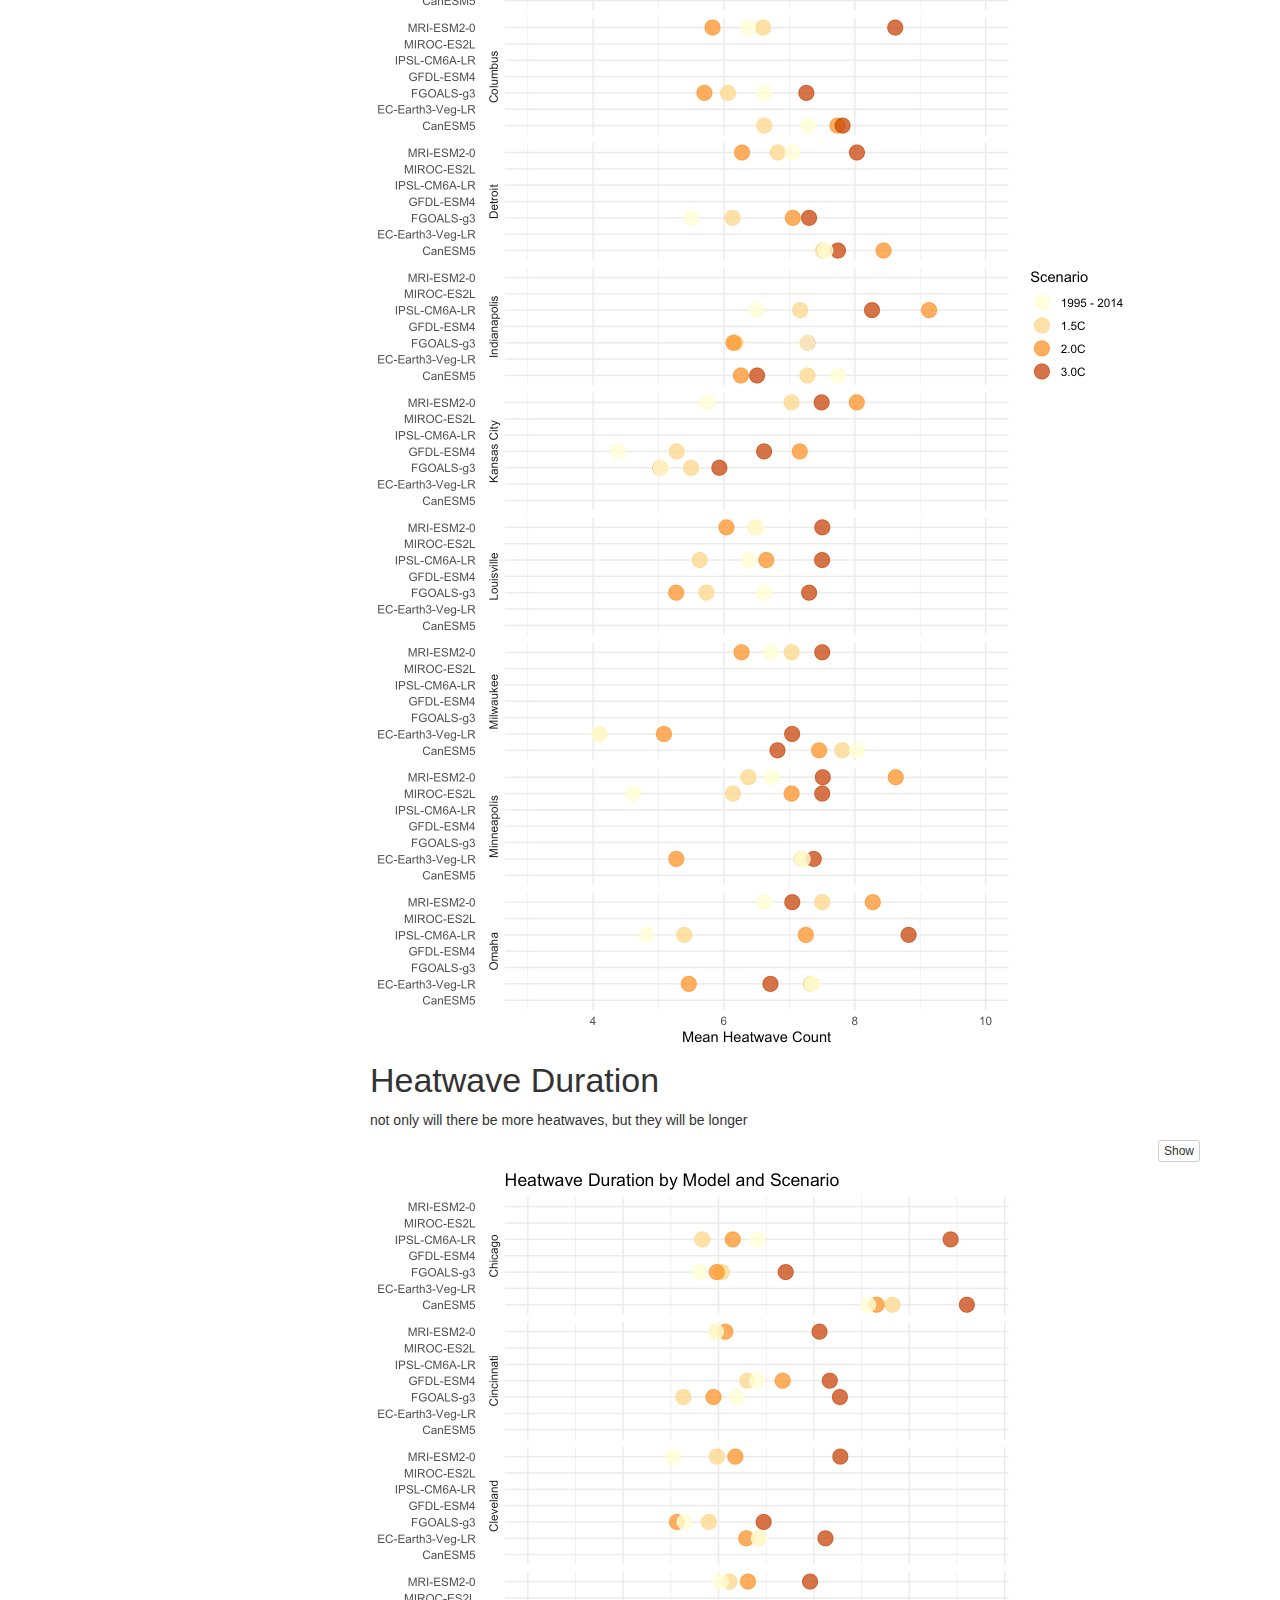
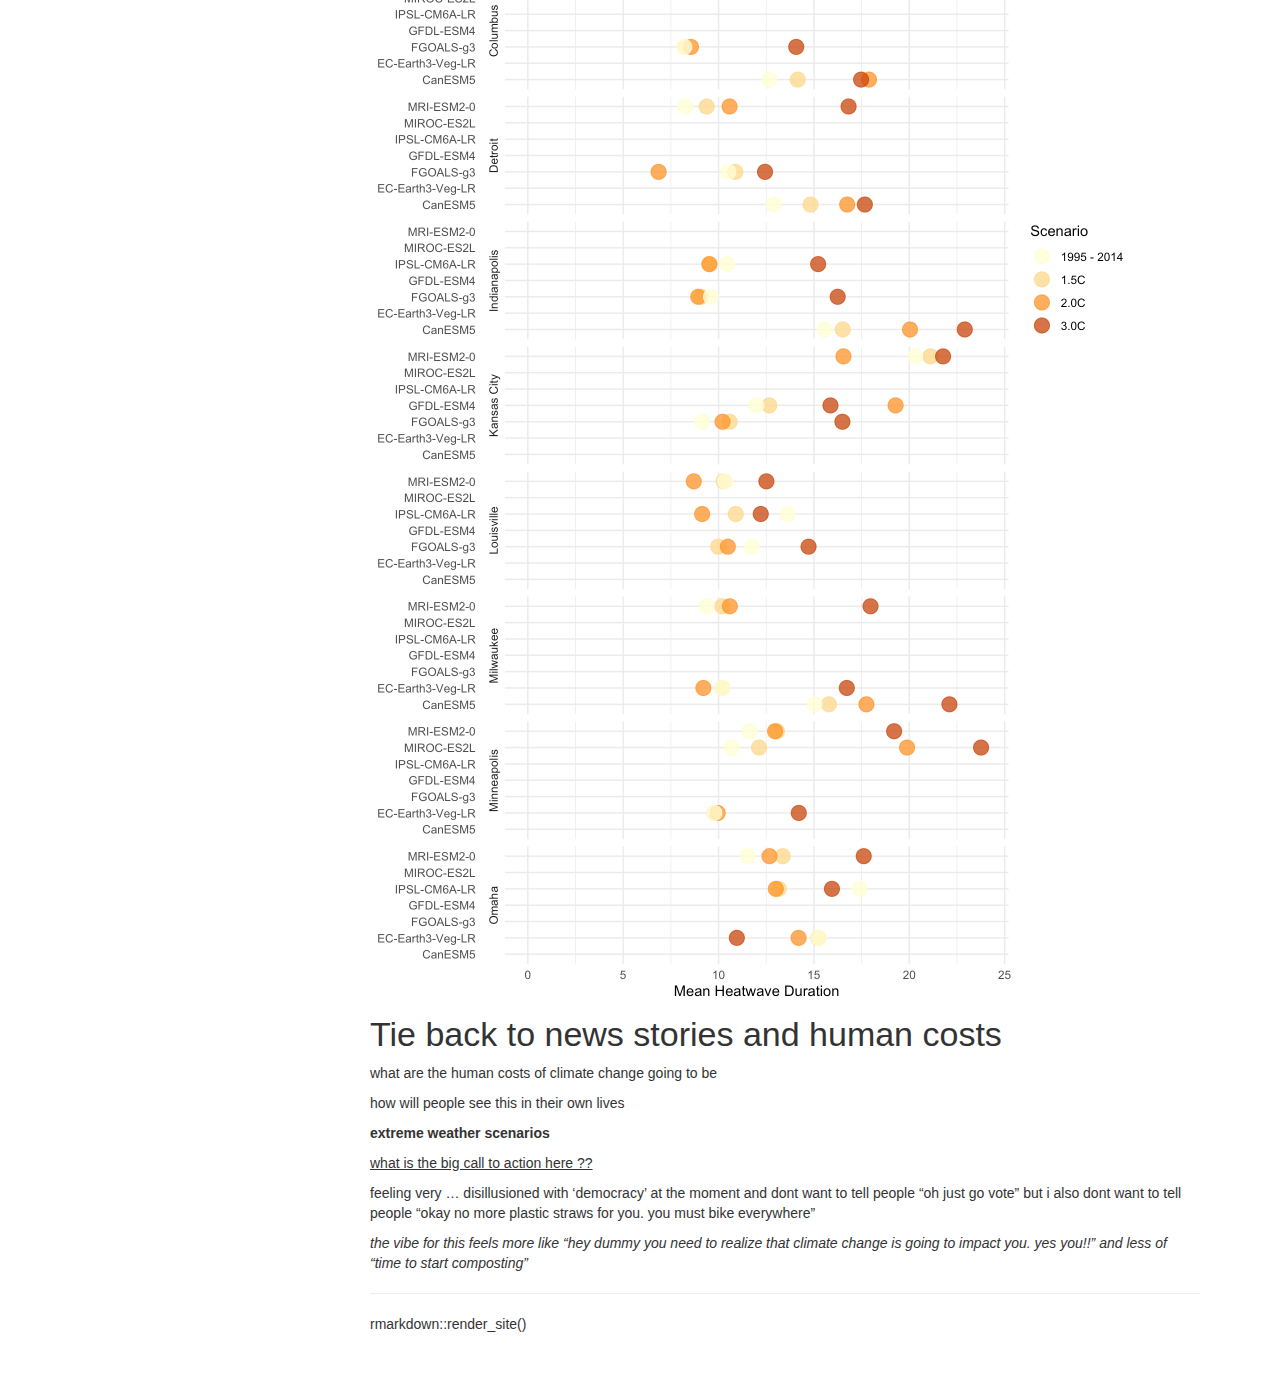
==== commit 0614ed32: "table of contents" ====
--- a/docs/index.html
+++ b/docs/index.html
@@ -31,6 +31,9 @@
        h6 {font-size: 12px;}
        code {color: inherit; background-color: rgba(0, 0, 0, 0.04);}
        pre:not([class]) { background-color: white }</style>
+<script src="site_libs/jqueryui-1.13.2/jquery-ui.min.js"></script>
+<link href="site_libs/tocify-1.9.1/jquery.tocify.css" rel="stylesheet" />
+<script src="site_libs/tocify-1.9.1/jquery.tocify.js"></script>
 <script src="site_libs/navigation-1.1/tabsets.js"></script>
 <script src="site_libs/navigation-1.1/codefolding.js"></script>
 <link href="site_libs/highlightjs-9.12.0/default.css" rel="stylesheet" />
@@ -226,6 +229,69 @@
 
 
 
+<style type="text/css">
+
+#TOC {
+  margin: 25px 0px 20px 0px;
+}
+@media (max-width: 768px) {
+#TOC {
+  position: relative;
+  width: 100%;
+}
+}
+
+@media print {
+.toc-content {
+  /* see https://github.com/w3c/csswg-drafts/issues/4434 */
+  float: right;
+}
+}
+
+.toc-content {
+  padding-left: 30px;
+  padding-right: 40px;
+}
+
+div.main-container {
+  max-width: 1200px;
+}
+
+div.tocify {
+  width: 20%;
+  max-width: 260px;
+  max-height: 85%;
+}
+
+@media (min-width: 768px) and (max-width: 991px) {
+  div.tocify {
+    width: 25%;
+  }
+}
+
+@media (max-width: 767px) {
+  div.tocify {
+    width: 100%;
+    max-width: none;
+  }
+}
+
+.tocify ul, .tocify li {
+  line-height: 20px;
+}
+
+.tocify-subheader .tocify-item {
+  font-size: 0.90em;
+}
+
+.tocify .list-group-item {
+  border-radius: 0px;
+}
+
+
+</style>
+
+
 
 </head>
 
@@ -233,6 +299,16 @@
 
 
 <div class="container-fluid main-container">
+
+
+<!-- setup 3col/9col grid for toc_float and main content  -->
+<div class="row">
+<div class="col-xs-12 col-sm-4 col-md-3">
+<div id="TOC" class="tocify">
+</div>
+</div>
+
+<div class="toc-content col-xs-12 col-sm-8 col-md-9">
 
 
 
@@ -284,22 +360,6 @@
 
 </div>
 
-<div id="TOC">
-<ul>
-<li><a href="#introduction" id="toc-introduction">Introduction</a></li>
-<li><a href="#news-stories" id="toc-news-stories">News Stories</a></li>
-<li><a href="#º-heating" id="toc-º-heating">35º Heating</a></li>
-<li><a href="#tmax-95-percentile" id="toc-tmax-95-percentile">Tmax 95
-percentile</a></li>
-<li><a href="#heatwave-count" id="toc-heatwave-count">Heatwave
-Count</a></li>
-<li><a href="#heatwave-duration" id="toc-heatwave-duration">Heatwave
-Duration</a></li>
-<li><a href="#tie-back-to-news-stories-and-human-costs"
-id="toc-tie-back-to-news-stories-and-human-costs">Tie back to news
-stories and human costs</a></li>
-</ul>
-</div>
 
 <p><img src="images/header.png" /></p>
 <div id="introduction" class="section level1">
@@ -433,6 +493,8 @@
 
 
 
+</div>
+</div>
 
 </div>
 
@@ -470,6 +532,35 @@
 });
 </script>
 
+<script>
+$(document).ready(function ()  {
+
+    // temporarily add toc-ignore selector to headers for the consistency with Pandoc
+    $('.unlisted.unnumbered').addClass('toc-ignore')
+
+    // move toc-ignore selectors from section div to header
+    $('div.section.toc-ignore')
+        .removeClass('toc-ignore')
+        .children('h1,h2,h3,h4,h5').addClass('toc-ignore');
+
+    // establish options
+    var options = {
+      selectors: "h1,h2,h3",
+      theme: "bootstrap3",
+      context: '.toc-content',
+      hashGenerator: function (text) {
+        return text.replace(/[.\\/?&!#<>]/g, '').replace(/\s/g, '_');
+      },
+      ignoreSelector: ".toc-ignore",
+      scrollTo: 0
+    };
+    options.showAndHide = true;
+    options.smoothScroll = true;
+
+    // tocify
+    var toc = $("#TOC").tocify(options).data("toc-tocify");
+});
+</script>
 
 <!-- dynamically load mathjax for compatibility with self-contained -->
 <script>
--- a/docs/theme.css
+++ b/docs/theme.css
@@ -17,26 +17,3 @@
 }
 
 
-
-/* NAVBAR STUFF ? */
-
-.navbar-inverse {
-  background-color: #d95f0e;
-}
-.navbar-inverse .navbar-brand {
-  color: #white;
-}
-.navbar-inverse .navbar-nav>li>a {
-  color: #white;
-}
-.navbar-inverse .navbar-nav>.active>a {
-  background-color: #d95f0e;
-}
-.list-group-item.active {
-  background-color: #d95f0e;
-  border-color: #d95f0e;
-}
-item.active, .list-group-item.active:hover {
-  background-color: #d95f0e;
-  border-color: #d95f0e;
-}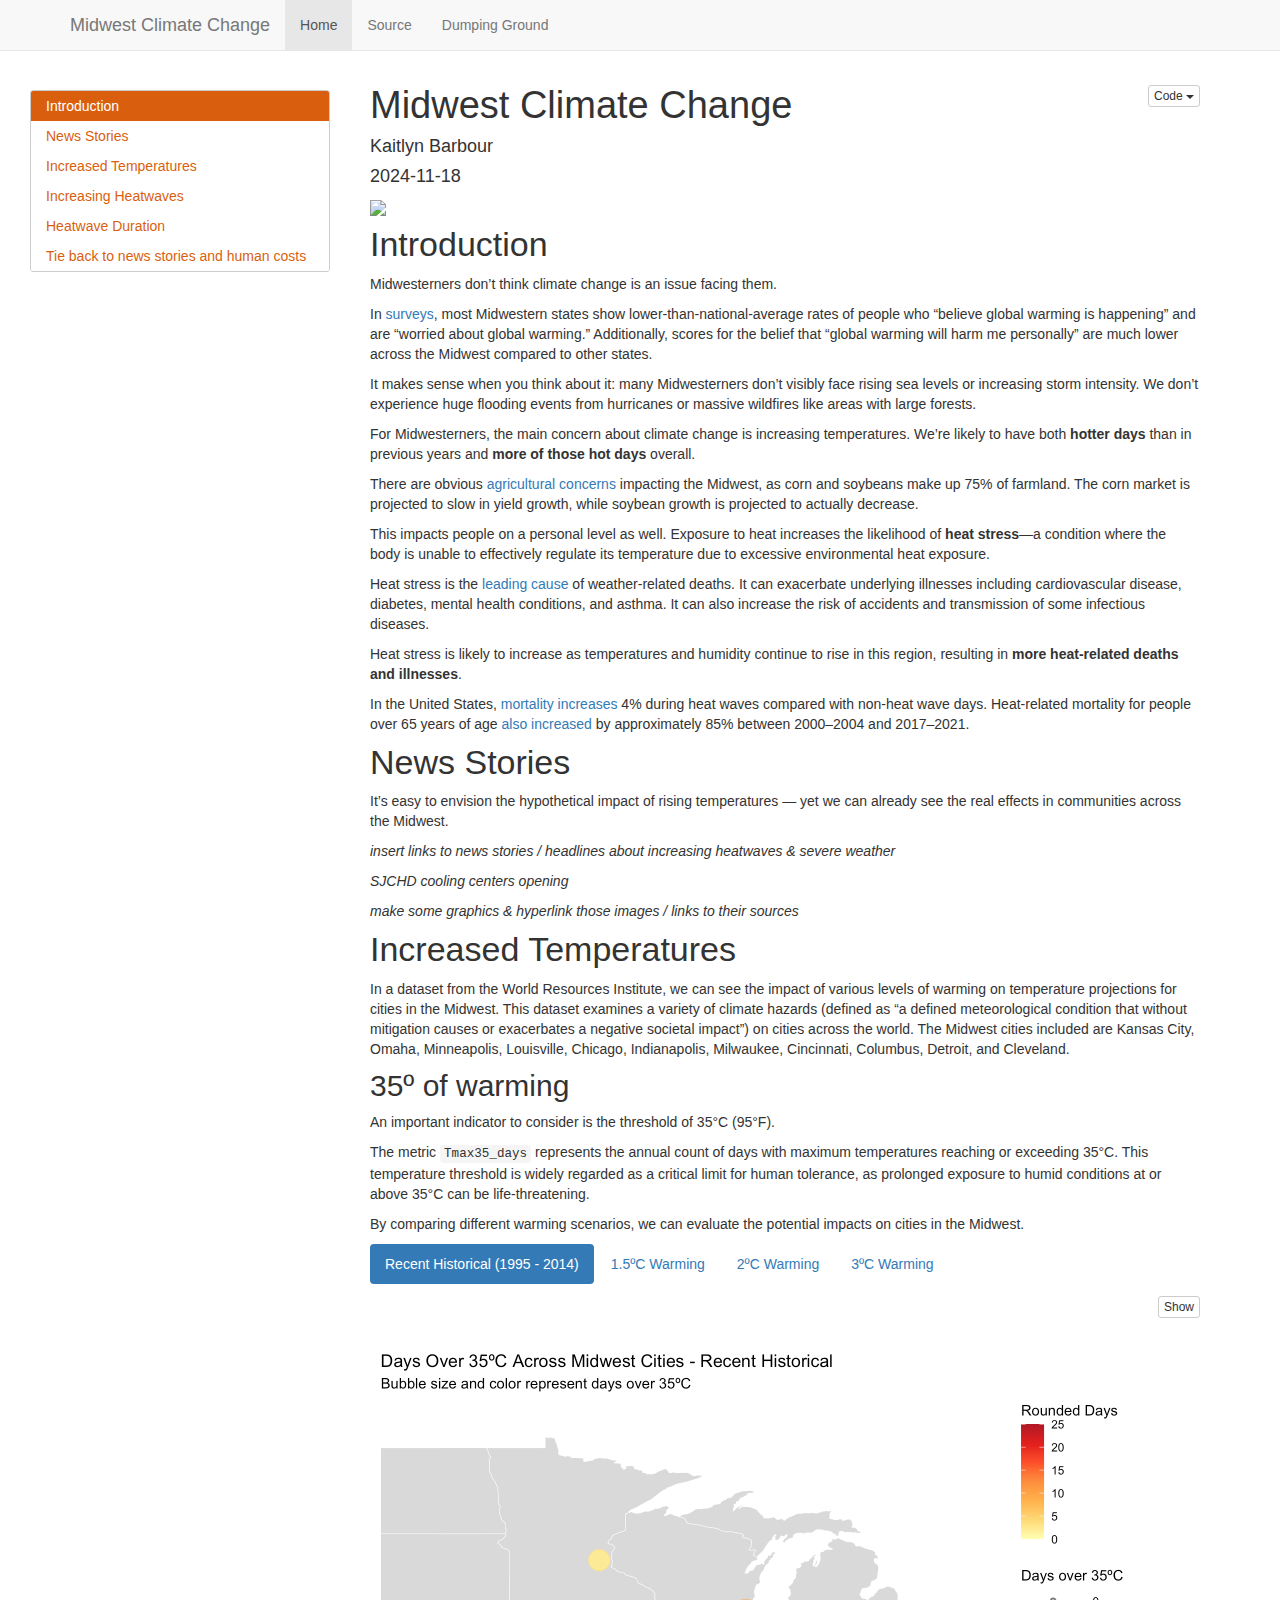
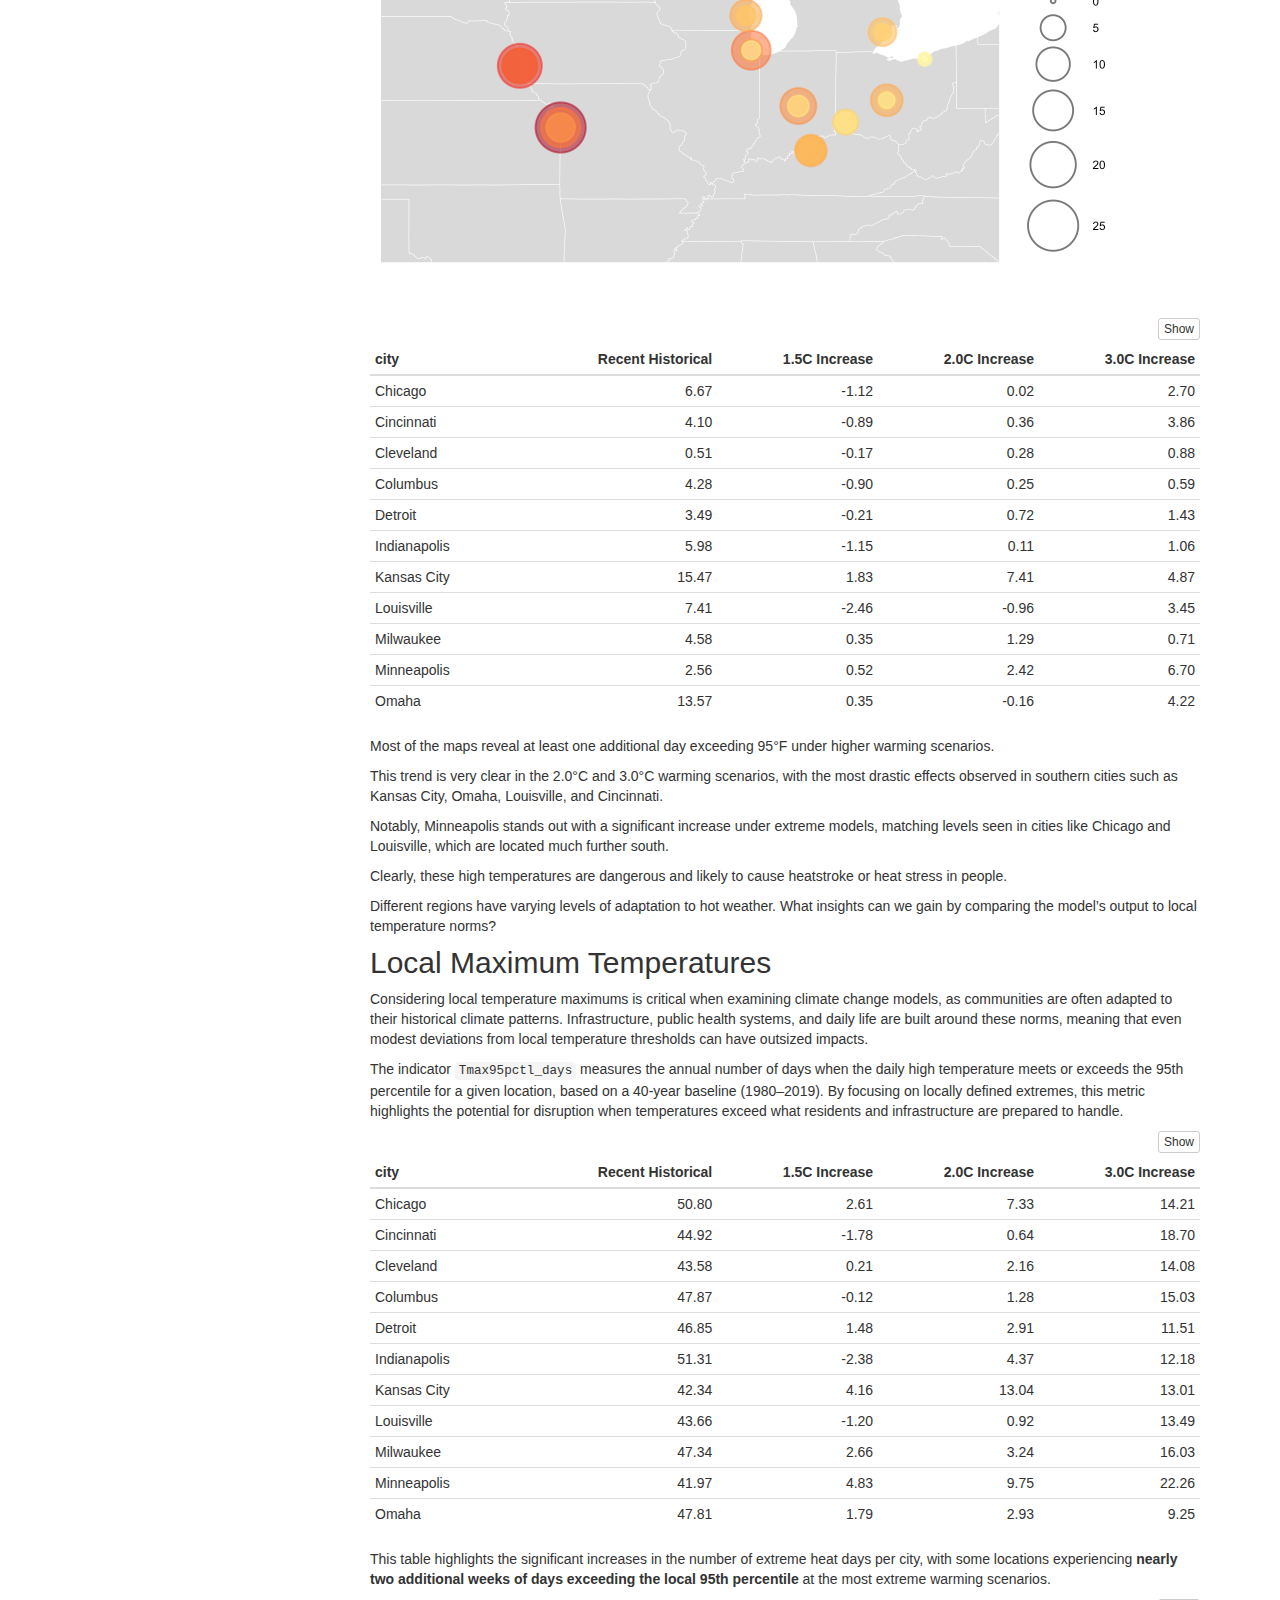
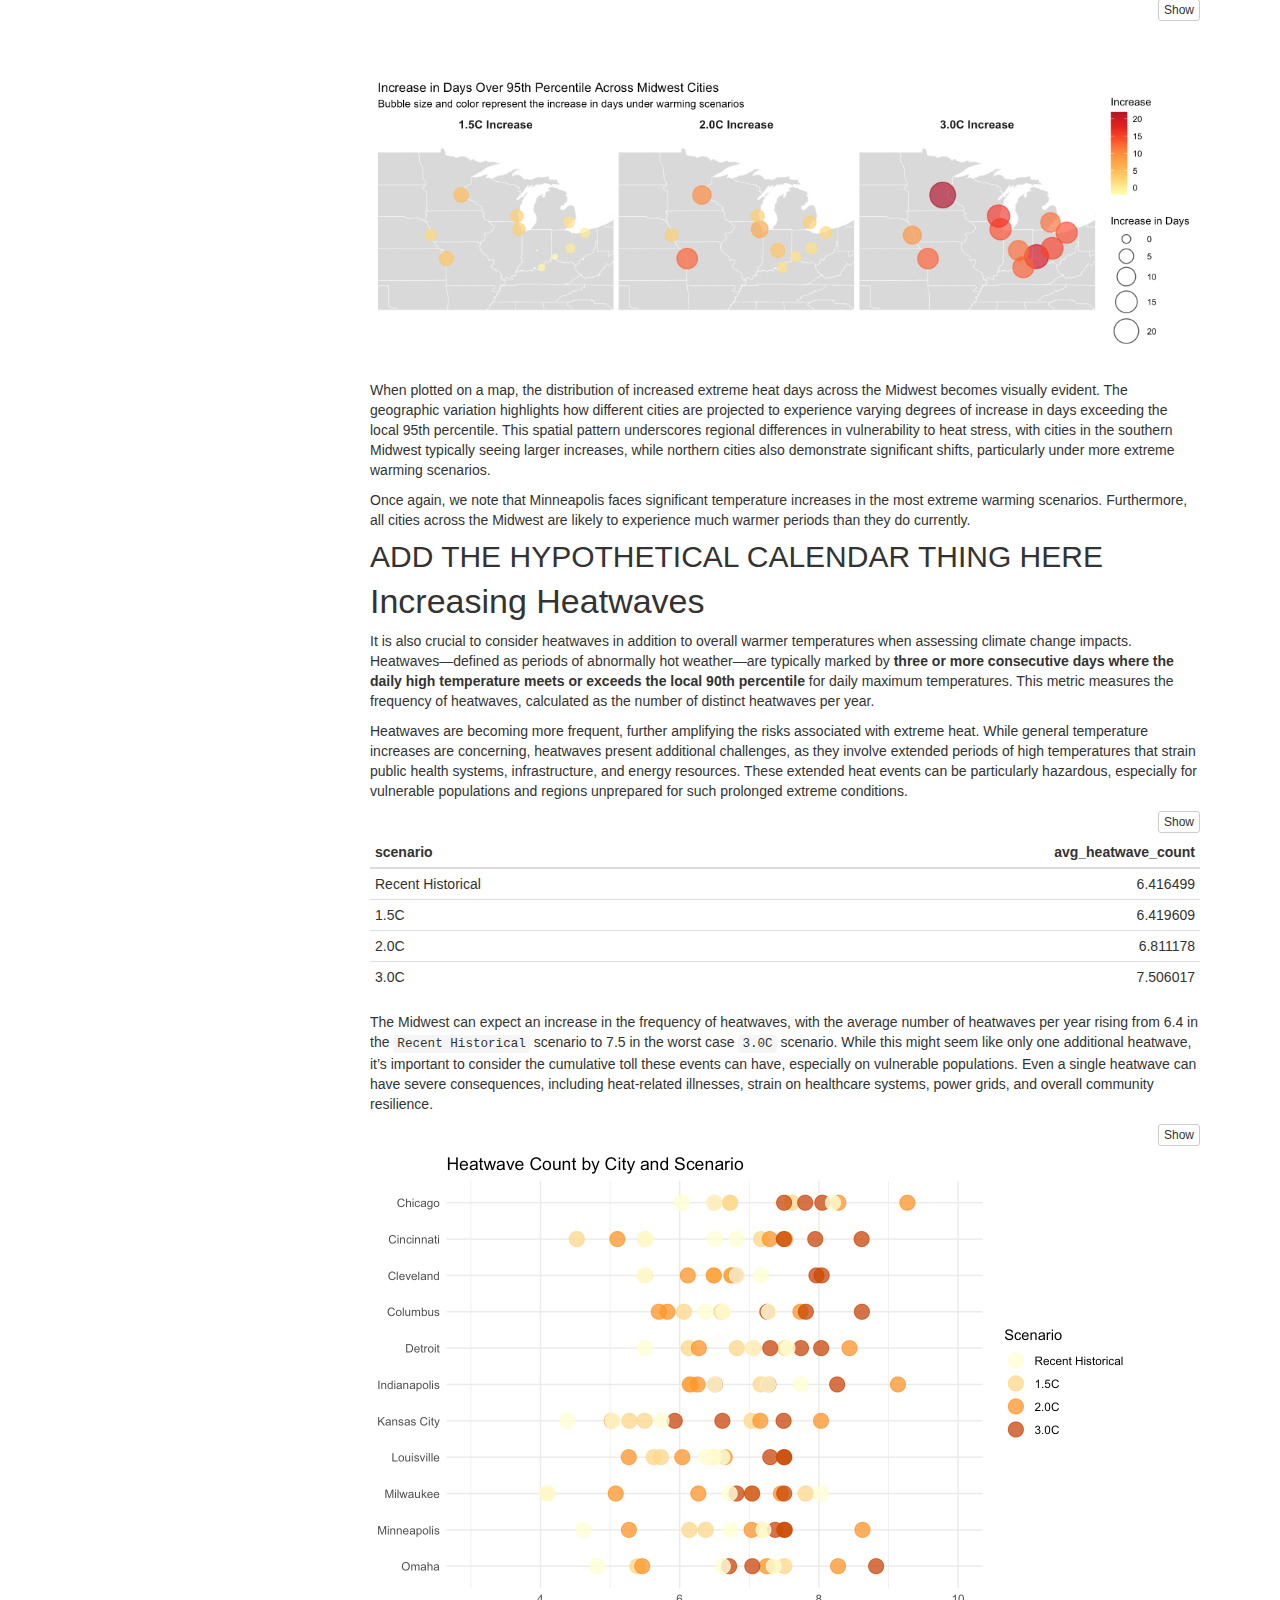
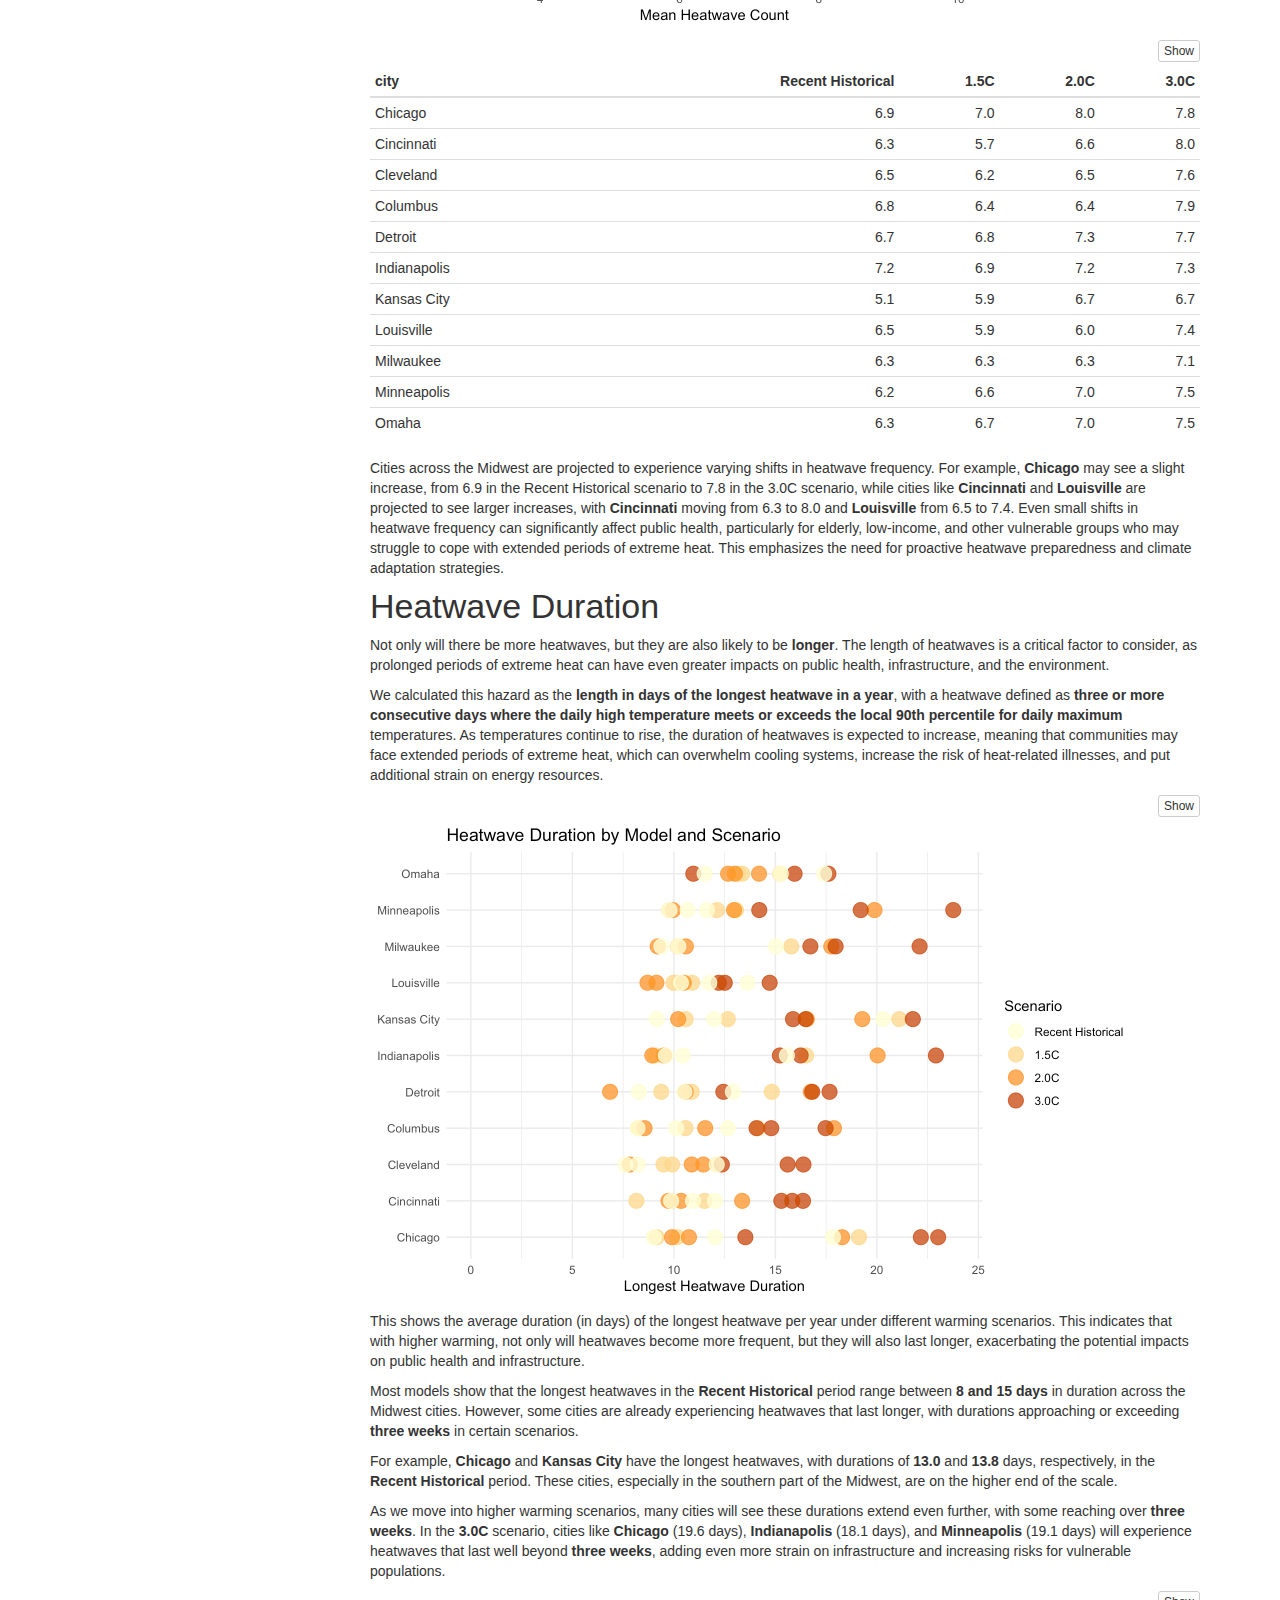
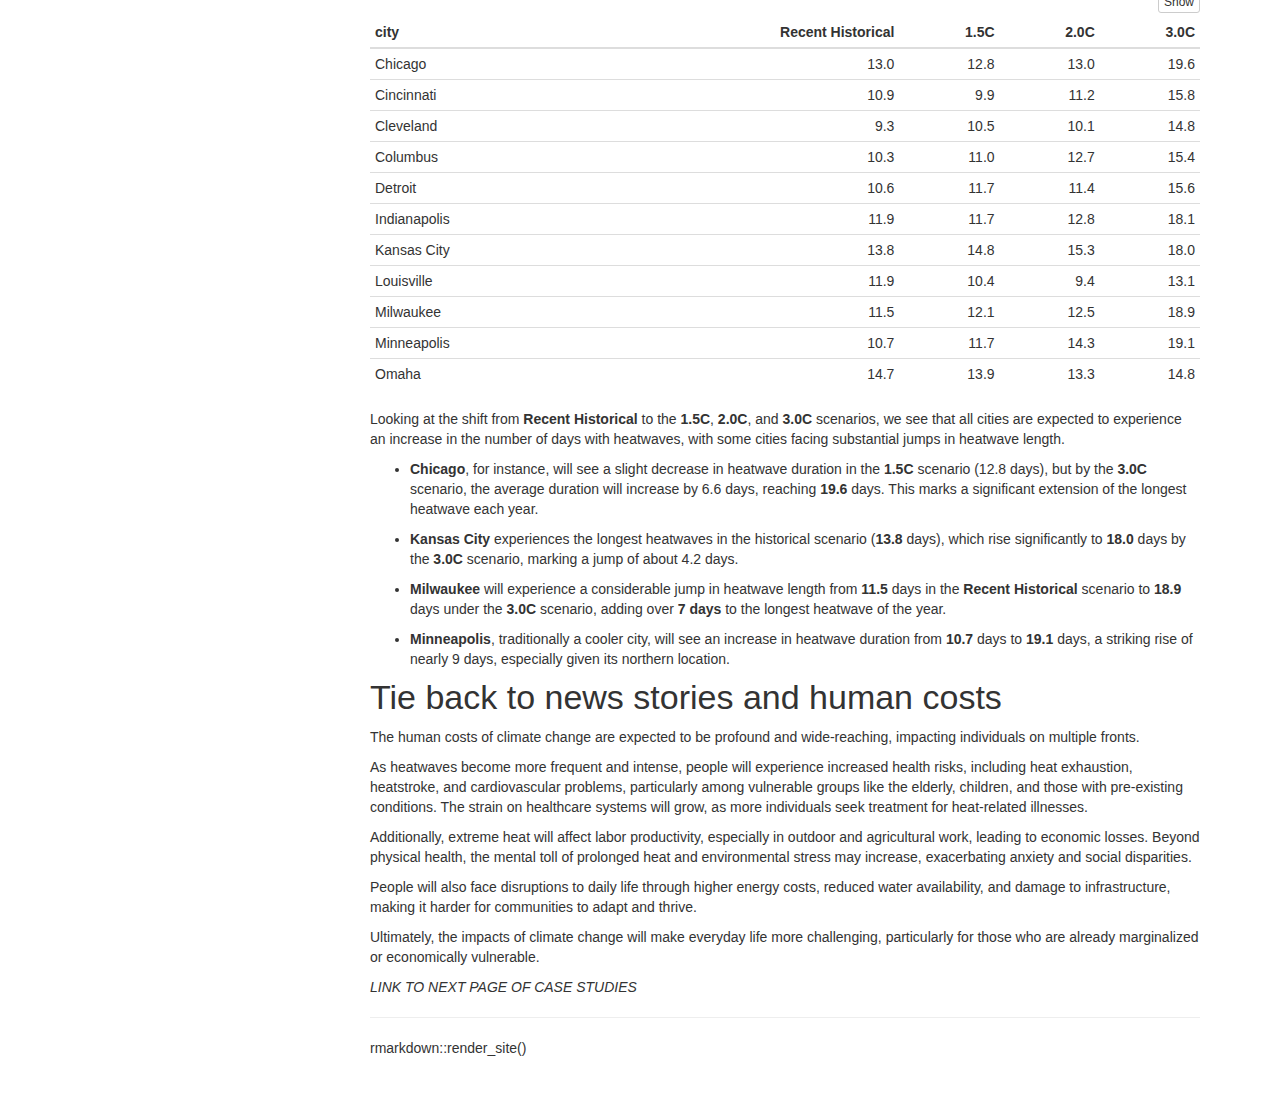
==== commit 829c3d1e: "write stuff" ====
--- a/docs/index.html
+++ b/docs/index.html
@@ -11,7 +11,7 @@
 
 <meta name="author" content="Kaitlyn Barbour" />
 
-<meta name="date" content="2024-11-11" />
+<meta name="date" content="2024-11-18" />
 
 <title>Midwest Climate Change</title>
 
@@ -356,7 +356,7 @@
 
 <h1 class="title toc-ignore">Midwest Climate Change</h1>
 <h4 class="author">Kaitlyn Barbour</h4>
-<h4 class="date">2024-11-11</h4>
+<h4 class="date">2024-11-18</h4>
 
 </div>
 
@@ -364,102 +364,843 @@
 <p><img src="images/header.png" /></p>
 <div id="introduction" class="section level1">
 <h1>Introduction</h1>
-<p>some text here about how midwesterners dont think climate change is
-an issue facing them</p>
-<p>give context and set up the problem in terms of midwesterners</p>
-<p>some chart / info from ANES</p>
-<pre class="r"><code>climate_data_all &lt;- read_csv(&quot;climate-data.csv&quot;, 
-    col_types = cols(loc_id = col_character()))
-#View(climate_data)
-
-cities &lt;- c(&quot;Kansas City&quot;, &quot;Omaha&quot;, &quot;Minneapolis&quot;, &quot;Louisville&quot;, 
-            &quot;Chicago&quot;, &quot;Indianapolis&quot;, &quot;Milwaukee&quot;, &quot;Cincinnati&quot;, 
-            &quot;Columbus&quot;, &quot;Detroit&quot;, &quot;Cleveland&quot;)
-hazards &lt;- c(&quot;Tmax95pctl_days&quot;, &quot;Tmax40_days&quot;, &quot;Tmax35_days&quot;, 
-             &quot;Twb31_days&quot;, &quot;heatwave_duration&quot;, &quot;heatwave_count&quot;, &quot;drought_days&quot;)
-
-climate_data &lt;- climate_data_all %&gt;%
-  filter(city %in% cities, hazard %in% hazards)
-
-climate_data$scenario &lt;- factor(
-  climate_data$scenario,
-  levels = c(&quot;1995 - 2014&quot;, &quot;1.5C&quot;, &quot;2.0C&quot;, &quot;3.0C&quot;)
-)</code></pre>
+<p>Midwesterners don’t think climate change is an issue facing them.</p>
+<p>In <a
+href="https://climatecommunication.yale.edu/visualizations-data/ycom-us/">surveys</a>,
+most Midwestern states show lower-than-national-average rates of people
+who “believe global warming is happening” and are “worried about global
+warming.” Additionally, scores for the belief that “global warming will
+harm me personally” are much lower across the Midwest compared to other
+states.</p>
+<p>It makes sense when you think about it: many Midwesterners don’t
+visibly face rising sea levels or increasing storm intensity. We don’t
+experience huge flooding events from hurricanes or massive wildfires
+like areas with large forests.</p>
+<p>For Midwesterners, the main concern about climate change is
+increasing temperatures. We’re likely to have both <strong>hotter
+days</strong> than in previous years and <strong>more of those hot
+days</strong> overall.</p>
+<p>There are obvious <a
+href="https://www.ers.usda.gov/amber-waves/2024/march/ers-research-models-future-effects-of-climate-change-on-corn-and-soybean-yields-production-and-exports/#">agricultural
+concerns</a> impacting the Midwest, as corn and soybeans make up 75% of
+farmland. The corn market is projected to slow in yield growth, while
+soybean growth is projected to actually decrease.</p>
+<p>This impacts people on a personal level as well. Exposure to heat
+increases the likelihood of <strong>heat stress</strong>—a condition
+where the body is unable to effectively regulate its temperature due to
+excessive environmental heat exposure.</p>
+<p>Heat stress is the <a
+href="https://www.who.int/news-room/fact-sheets/detail/climate-change-heat-and-health">leading
+cause</a> of weather-related deaths. It can exacerbate underlying
+illnesses including cardiovascular disease, diabetes, mental health
+conditions, and asthma. It can also increase the risk of accidents and
+transmission of some infectious diseases.</p>
+<p>Heat stress is likely to increase as temperatures and humidity
+continue to rise in this region, resulting in <strong>more heat-related
+deaths and illnesses</strong>.</p>
+<p>In the United States, <a
+href="https://nca2014.globalchange.gov/report/regions/midwest">mortality
+increases</a> 4% during heat waves compared with non-heat wave days.
+Heat-related mortality for people over 65 years of age <a
+href="https://www.who.int/news-room/fact-sheets/detail/climate-change-heat-and-health">also
+increased</a> by approximately 85% between 2000–2004 and 2017–2021.</p>
 </div>
 <div id="news-stories" class="section level1">
 <h1>News Stories</h1>
-<p>insert links to news stories / headlines about increasing heatwaves
-&amp; severe weather</p>
-<p>make some graphics &amp; hyperlink those images / links to their
-sources</p>
-</div>
-<div id="º-heating" class="section level1">
-<h1>35º Heating</h1>
-<p>what is the impact of 35º on people</p>
-<p>electricity / health / etc</p>
-<p>clickable buttons / tabs for the different degrees of heating</p>
-<p>map - highlight each midwestern city - size of bubble = days above
-current heatwaves</p>
-<p>various models are different colors - opacity to show the likelihood
-of different</p>
-<p><em>should i handle threshold in this?</em></p>
-</div>
-<div id="tmax-95-percentile" class="section level1">
-<h1>Tmax 95 percentile</h1>
-<p>localized to 95 percentile</p>
-<p>similar version of map above</p>
-</div>
-<div id="heatwave-count" class="section level1">
-<h1>Heatwave Count</h1>
-<p><em>heatwaves are getting more frequent.</em></p>
-<pre class="r"><code>heatwave_count &lt;- climate_data %&gt;%
+<p>It’s easy to envision the hypothetical impact of rising temperatures
+— yet we can already see the real effects in communities across the
+Midwest.</p>
+<p><em>insert links to news stories / headlines about increasing
+heatwaves &amp; severe weather</em></p>
+<p><em>SJCHD cooling centers opening</em></p>
+<p><em>make some graphics &amp; hyperlink those images / links to their
+sources</em></p>
+</div>
+<div id="increased-temperatures" class="section level1">
+<h1>Increased Temperatures</h1>
+<p>In a dataset from the World Resources Institute, we can see the
+impact of various levels of warming on temperature projections for
+cities in the Midwest. This dataset examines a variety of climate
+hazards (defined as “a defined meteorological condition that without
+mitigation causes or exacerbates a negative societal impact”) on cities
+across the world. The Midwest cities included are Kansas City, Omaha,
+Minneapolis, Louisville, Chicago, Indianapolis, Milwaukee, Cincinnati,
+Columbus, Detroit, and Cleveland.</p>
+<div id="º-of-warming"
+class="section level2 tabset tabset-fade tabset-pills">
+<h2 class="tabset tabset-fade tabset-pills">35º of warming</h2>
+<p>An important indicator to consider is the threshold of 35°C
+(95°F).</p>
+<p>The metric <code>Tmax35_days</code> represents the annual count of
+days with maximum temperatures reaching or exceeding 35°C. This
+temperature threshold is widely regarded as a critical limit for human
+tolerance, as prolonged exposure to humid conditions at or above 35°C
+can be life-threatening.</p>
+<p>By comparing different warming scenarios, we can evaluate the
+potential impacts on cities in the Midwest.</p>
+<div id="recent-historical-1995---2014" class="section level3">
+<h3>Recent Historical (1995 - 2014)</h3>
+<pre class="r"><code>chart1_35_data &lt;- climate_data %&gt;%
+  filter(hazard == &quot;Tmax35_days&quot;, indicator == &quot;expectedvalue&quot;)
+
+chart1_35_data_hist &lt;- chart1_35_data %&gt;%
+  filter(scenario == &quot;Recent Historical&quot;)
+chart1_35_data_1 &lt;- chart1_35_data %&gt;%
+  filter(scenario == &quot;1.5C&quot;)
+chart1_35_data_2&lt;- chart1_35_data %&gt;%
+  filter(scenario == &quot;2.0C&quot;)
+chart1_35_data_3&lt;- chart1_35_data%&gt;%
+  filter(scenario == &quot;3.0C&quot;)
+
+# Get state boundary data
+states_map &lt;- map_data(&quot;state&quot;)
+
+# Define latitude and longitude bounds for the Midwest region
+midwest_bounds &lt;- list(
+  xlim = c(-100, -80), # Longitude bounds
+  ylim = c(35, 50)     # Latitude bounds
+)
+
+
+# Create the map visualization
+
+ggplot() +
+  # Add state boundaries
+  geom_polygon(data = states_map, aes(x = long, y = lat, group = group), 
+               fill = &quot;gray85&quot;, color = &quot;white&quot;, size = 0.2) +
+  # Add city bubbles
+  geom_point(data = chart1_35_data_hist, 
+             aes(x = longitude, y = latitude, size = mean_estimate, 
+                 fill = round(mean_estimate), 
+                 color = round(mean_estimate)), # Match fill and color
+             alpha = 0.6, shape = 21, stroke = 1) + # Stroke for outline thickness
+  scale_size_continuous(
+    name = &quot;Days over 35ºC&quot;, 
+    range = c(1, 17) # Increase bubble size range
+  ) +
+  scale_fill_distiller(
+    name = &quot;Rounded Days&quot;, 
+    palette = &quot;YlOrRd&quot;, # Use Brewer&#39;s yellow-to-red palette
+    direction = 1 # Ensure colors go from yellow (low) to red (high)
+  ) +
+  scale_color_distiller(
+    name = &quot;Rounded Days&quot;, 
+    palette = &quot;YlOrRd&quot;, # Match Brewer&#39;s palette for outline
+    direction = 1 # Ensure colors match fill
+  ) +
+  coord_fixed(xlim = midwest_bounds$xlim, ylim = midwest_bounds$ylim) + # Zoom to Midwest
+  labs(
+    title = &quot;Days Over 35ºC Across Midwest Cities - Recent Historical&quot;,
+    subtitle = &quot;Bubble size and color represent days over 35ºC&quot;
+  ) +
+  theme_minimal() +
+  theme(
+    strip.text = element_text(size = 12), # Customize facet labels
+    legend.position = &quot;right&quot;, # Position legends to the right
+    axis.title = element_blank(), # Remove axis titles
+    axis.text = element_blank(),  # Remove axis text
+    axis.ticks = element_blank(), # Remove axis ticks
+    panel.grid = element_blank()  # Remove gridlines
+  )</code></pre>
+<p><img src="index_files/figure-html/chart%201%20-%20recent%20hist-1.png" width="768" /></p>
+</div>
+<div id="ºc-warming" class="section level3">
+<h3>1.5ºC Warming</h3>
+<pre class="r"><code># Create the map visualization
+ggplot() +
+  # Add state boundaries
+  geom_polygon(data = states_map, aes(x = long, y = lat, group = group), 
+               fill = &quot;gray80&quot;, color = &quot;white&quot;, size = 0.2) +
+  # Add city bubbles
+  geom_point(data = chart1_35_data_1, 
+             aes(x = longitude, y = latitude, size = mean_estimate, 
+                 fill = round(mean_estimate), 
+                 color = round(mean_estimate)), # Match fill and color
+             alpha = 0.6, shape = 21, stroke = 1) + # Stroke for outline thickness
+  scale_size_continuous(
+    name = &quot;Days over 35ºC&quot;, 
+    range = c(1, 17) # Increase bubble size range
+  ) +
+  scale_fill_distiller(
+    name = &quot;Rounded Days&quot;, 
+    palette = &quot;YlOrRd&quot;, # Use Brewer&#39;s yellow-to-red palette
+    direction = 1 # Ensure colors go from yellow (low) to red (high)
+  ) +
+  scale_color_distiller(
+    name = &quot;Rounded Days&quot;, 
+    palette = &quot;YlOrRd&quot;, # Match Brewer&#39;s palette for outline
+    direction = 1 # Ensure colors match fill
+  ) +
+  coord_fixed(xlim = midwest_bounds$xlim, ylim = midwest_bounds$ylim) + # Zoom to Midwest
+  labs(
+    title = &quot;Days Over 35ºC Across Midwest Cities - 1.5ºC Warming&quot;,
+    subtitle = &quot;Bubble size and color represent days over 35ºC&quot;
+  ) +
+  theme_minimal() +
+  theme(
+    strip.text = element_text(size = 12), # Customize facet labels
+    legend.position = &quot;right&quot;, # Position legends to the right
+    axis.title = element_blank(), # Remove axis titles
+    axis.text = element_blank(),  # Remove axis text
+    axis.ticks = element_blank(), # Remove axis ticks
+    panel.grid = element_blank()  # Remove gridlines
+  )</code></pre>
+<p><img src="index_files/figure-html/chart%202%20-%201.5C%20warming-1.png" width="768" /></p>
+</div>
+<div id="ºc-warming-1" class="section level3">
+<h3>2ºC Warming</h3>
+<pre class="r"><code># Create the map visualization
+ggplot() +
+  # Add state boundaries
+  geom_polygon(data = states_map, aes(x = long, y = lat, group = group), 
+               fill = &quot;gray80&quot;, color = &quot;white&quot;, size = 0.2) +
+  # Add city bubbles
+  geom_point(data = chart1_35_data_2, 
+             aes(x = longitude, y = latitude, size = mean_estimate, 
+                 fill = round(mean_estimate), 
+                 color = round(mean_estimate)), # Match fill and color
+             alpha = 0.6, shape = 21, stroke = 1) + # Stroke for outline thickness
+  scale_size_continuous(
+    name = &quot;Days over 35ºC&quot;, 
+    range = c(1, 17) # Increase bubble size range
+  ) +
+  scale_fill_distiller(
+    name = &quot;Rounded Days&quot;, 
+    palette = &quot;YlOrRd&quot;, # Use Brewer&#39;s yellow-to-red palette
+    direction = 1 # Ensure colors go from yellow (low) to red (high)
+  ) +
+  scale_color_distiller(
+    name = &quot;Rounded Days&quot;, 
+    palette = &quot;YlOrRd&quot;, # Match Brewer&#39;s palette for outline
+    direction = 1 # Ensure colors match fill
+  ) +
+  coord_fixed(xlim = midwest_bounds$xlim, ylim = midwest_bounds$ylim) + # Zoom to Midwest
+  labs(
+    title = &quot;Days Over 35ºC Across Midwest Cities - 2.0ºC Warming&quot;,
+    subtitle = &quot;Bubble size and color represent days over 35ºC&quot;
+  ) +
+  theme_minimal() +
+  theme(
+    strip.text = element_text(size = 12), # Customize facet labels
+    legend.position = &quot;right&quot;, # Position legends to the right
+    axis.title = element_blank(), # Remove axis titles
+    axis.text = element_blank(),  # Remove axis text
+    axis.ticks = element_blank(), # Remove axis ticks
+    panel.grid = element_blank()  # Remove gridlines
+  )</code></pre>
+<p><img src="index_files/figure-html/chart%203%20-%202C%20warming-1.png" width="768" /></p>
+</div>
+<div id="ºc-warming-2" class="section level3">
+<h3>3ºC Warming</h3>
+<pre class="r"><code># Create the map visualization
+ggplot() +
+  # Add state boundaries
+  geom_polygon(data = states_map, aes(x = long, y = lat, group = group), 
+               fill = &quot;gray80&quot;, color = &quot;white&quot;, size = 0.2) +
+  # Add city bubbles
+  geom_point(data = chart1_35_data_3, 
+             aes(x = longitude, y = latitude, size = mean_estimate, 
+                 fill = round(mean_estimate), 
+                 color = round(mean_estimate)), # Match fill and color
+             alpha = 0.6, shape = 21, stroke = 1) + # Stroke for outline thickness
+  scale_size_continuous(
+    name = &quot;Days over 35ºC&quot;, 
+    range = c(1, 17) # Increase bubble size range
+  ) +
+  scale_fill_distiller(
+    name = &quot;Rounded Days&quot;, 
+    palette = &quot;YlOrRd&quot;, # Use Brewer&#39;s yellow-to-red palette
+    direction = 1 # Ensure colors go from yellow (low) to red (high)
+  ) +
+  scale_color_distiller(
+    name = &quot;Rounded Days&quot;, 
+    palette = &quot;YlOrRd&quot;, # Match Brewer&#39;s palette for outline
+    direction = 1 # Ensure colors match fill
+  ) +
+  coord_fixed(xlim = midwest_bounds$xlim, ylim = midwest_bounds$ylim) + # Zoom to Midwest
+  labs(
+    title = &quot;Days Over 35ºC Across Midwest Cities - 3.0ºC Warming&quot;,
+    subtitle = &quot;Bubble size and color represent days over 35ºC&quot;
+  ) +
+  theme_minimal() +
+  theme(
+    strip.text = element_text(size = 12), # Customize facet labels
+    legend.position = &quot;right&quot;, # Position legends to the right
+    axis.title = element_blank(), # Remove axis titles
+    axis.text = element_blank(),  # Remove axis text
+    axis.ticks = element_blank(), # Remove axis ticks
+    panel.grid = element_blank()  # Remove gridlines
+  )</code></pre>
+<p><img src="index_files/figure-html/chart%204%20-%203C%20warming-1.png" width="768" /></p>
+</div>
+</div>
+<div id="section" class="section level2 unlisted unnumbered">
+<h2 class="unlisted unnumbered"></h2>
+<pre class="r"><code># Group by city and scenario, calculate average mean_estimate
+average_temp_days &lt;- chart1_35_data %&gt;%
+  group_by(city, scenario) %&gt;%
+  summarize(average_days = mean(mean_estimate, na.rm = TRUE), .groups = &quot;drop&quot;)
+
+# Pivot data to have scenarios as columns
+pivoted_temp_days &lt;- average_temp_days %&gt;%
+  pivot_wider(
+    names_from = scenario,
+    values_from = average_days
+  )
+
+# Calculate the increase relative to &quot;recent historical&quot;
+pivoted_temp_days &lt;- pivoted_temp_days %&gt;%
+  mutate(
+    `1.5C Increase` = `1.5C` - `Recent Historical`,
+    `2.0C Increase` = `2.0C` - `Recent Historical`,
+    `3.0C Increase` = `3.0C` - `Recent Historical`
+  )
+
+# Round data 
+pivoted_temp_days &lt;- pivoted_temp_days %&gt;%
+  mutate(across(where(is.numeric), ~ round(., 2)))
+
+
+knitr::kable(
+  pivoted_temp_days %&gt;% 
+    select(city, `Recent Historical`, `1.5C Increase`, `2.0C Increase`, `3.0C Increase`)
+)</code></pre>
+<table>
+<colgroup>
+<col width="17%" />
+<col width="24%" />
+<col width="19%" />
+<col width="19%" />
+<col width="19%" />
+</colgroup>
+<thead>
+<tr class="header">
+<th align="left">city</th>
+<th align="right">Recent Historical</th>
+<th align="right">1.5C Increase</th>
+<th align="right">2.0C Increase</th>
+<th align="right">3.0C Increase</th>
+</tr>
+</thead>
+<tbody>
+<tr class="odd">
+<td align="left">Chicago</td>
+<td align="right">6.67</td>
+<td align="right">-1.12</td>
+<td align="right">0.02</td>
+<td align="right">2.70</td>
+</tr>
+<tr class="even">
+<td align="left">Cincinnati</td>
+<td align="right">4.10</td>
+<td align="right">-0.89</td>
+<td align="right">0.36</td>
+<td align="right">3.86</td>
+</tr>
+<tr class="odd">
+<td align="left">Cleveland</td>
+<td align="right">0.51</td>
+<td align="right">-0.17</td>
+<td align="right">0.28</td>
+<td align="right">0.88</td>
+</tr>
+<tr class="even">
+<td align="left">Columbus</td>
+<td align="right">4.28</td>
+<td align="right">-0.90</td>
+<td align="right">0.25</td>
+<td align="right">0.59</td>
+</tr>
+<tr class="odd">
+<td align="left">Detroit</td>
+<td align="right">3.49</td>
+<td align="right">-0.21</td>
+<td align="right">0.72</td>
+<td align="right">1.43</td>
+</tr>
+<tr class="even">
+<td align="left">Indianapolis</td>
+<td align="right">5.98</td>
+<td align="right">-1.15</td>
+<td align="right">0.11</td>
+<td align="right">1.06</td>
+</tr>
+<tr class="odd">
+<td align="left">Kansas City</td>
+<td align="right">15.47</td>
+<td align="right">1.83</td>
+<td align="right">7.41</td>
+<td align="right">4.87</td>
+</tr>
+<tr class="even">
+<td align="left">Louisville</td>
+<td align="right">7.41</td>
+<td align="right">-2.46</td>
+<td align="right">-0.96</td>
+<td align="right">3.45</td>
+</tr>
+<tr class="odd">
+<td align="left">Milwaukee</td>
+<td align="right">4.58</td>
+<td align="right">0.35</td>
+<td align="right">1.29</td>
+<td align="right">0.71</td>
+</tr>
+<tr class="even">
+<td align="left">Minneapolis</td>
+<td align="right">2.56</td>
+<td align="right">0.52</td>
+<td align="right">2.42</td>
+<td align="right">6.70</td>
+</tr>
+<tr class="odd">
+<td align="left">Omaha</td>
+<td align="right">13.57</td>
+<td align="right">0.35</td>
+<td align="right">-0.16</td>
+<td align="right">4.22</td>
+</tr>
+</tbody>
+</table>
+<p>Most of the maps reveal at least one additional day exceeding 95°F
+under higher warming scenarios.</p>
+<p>This trend is very clear in the 2.0°C and 3.0°C warming scenarios,
+with the most drastic effects observed in southern cities such as Kansas
+City, Omaha, Louisville, and Cincinnati.</p>
+<p>Notably, Minneapolis stands out with a significant increase under
+extreme models, matching levels seen in cities like Chicago and
+Louisville, which are located much further south.</p>
+<p>Clearly, these high temperatures are dangerous and likely to cause
+heatstroke or heat stress in people.</p>
+<p>Different regions have varying levels of adaptation to hot weather.
+What insights can we gain by comparing the model’s output to local
+temperature norms?</p>
+</div>
+<div id="local-maximum-temperatures" class="section level2">
+<h2>Local Maximum Temperatures</h2>
+<p>Considering local temperature maximums is critical when examining
+climate change models, as communities are often adapted to their
+historical climate patterns. Infrastructure, public health systems, and
+daily life are built around these norms, meaning that even modest
+deviations from local temperature thresholds can have outsized
+impacts.</p>
+<p>The indicator <code>Tmax95pctl_days</code> measures the annual number
+of days when the daily high temperature meets or exceeds the 95th
+percentile for a given location, based on a 40-year baseline
+(1980–2019). By focusing on locally defined extremes, this metric
+highlights the potential for disruption when temperatures exceed what
+residents and infrastructure are prepared to handle.</p>
+<pre class="r"><code>chart2_95_data &lt;- climate_data %&gt;%
+  filter(hazard == &quot;Tmax95pctl_days&quot;, indicator == &quot;expectedvalue&quot;)
+
+# Group by city and scenario, calculate average mean_estimate
+average_95temp_days &lt;- chart2_95_data %&gt;%
+  group_by(city, scenario) %&gt;%
+  summarize(average_95temp_days = mean(mean_estimate, na.rm = TRUE), .groups = &quot;drop&quot;)
+
+# Pivot data to have scenarios as columns
+pivoted_95temp_days &lt;- average_95temp_days %&gt;%
+  pivot_wider(
+    names_from = scenario,
+    values_from = average_95temp_days
+  )
+
+# Calculate the increase relative to &quot;recent historical&quot;
+pivoted_95temp_days &lt;- pivoted_95temp_days %&gt;%
+  mutate(
+    `1.5C Increase` = `1.5C` - `Recent Historical`,
+    `2.0C Increase` = `2.0C` - `Recent Historical`,
+    `3.0C Increase` = `3.0C` - `Recent Historical`
+  )
+
+# Round data 
+pivoted_95temp_days &lt;- pivoted_95temp_days %&gt;%
+  mutate(across(where(is.numeric), ~ round(., 2)))
+
+
+knitr::kable(
+  pivoted_95temp_days %&gt;% 
+    select(city, `Recent Historical`, `1.5C Increase`, `2.0C Increase`, `3.0C Increase`)
+)</code></pre>
+<table>
+<colgroup>
+<col width="17%" />
+<col width="24%" />
+<col width="19%" />
+<col width="19%" />
+<col width="19%" />
+</colgroup>
+<thead>
+<tr class="header">
+<th align="left">city</th>
+<th align="right">Recent Historical</th>
+<th align="right">1.5C Increase</th>
+<th align="right">2.0C Increase</th>
+<th align="right">3.0C Increase</th>
+</tr>
+</thead>
+<tbody>
+<tr class="odd">
+<td align="left">Chicago</td>
+<td align="right">50.80</td>
+<td align="right">2.61</td>
+<td align="right">7.33</td>
+<td align="right">14.21</td>
+</tr>
+<tr class="even">
+<td align="left">Cincinnati</td>
+<td align="right">44.92</td>
+<td align="right">-1.78</td>
+<td align="right">0.64</td>
+<td align="right">18.70</td>
+</tr>
+<tr class="odd">
+<td align="left">Cleveland</td>
+<td align="right">43.58</td>
+<td align="right">0.21</td>
+<td align="right">2.16</td>
+<td align="right">14.08</td>
+</tr>
+<tr class="even">
+<td align="left">Columbus</td>
+<td align="right">47.87</td>
+<td align="right">-0.12</td>
+<td align="right">1.28</td>
+<td align="right">15.03</td>
+</tr>
+<tr class="odd">
+<td align="left">Detroit</td>
+<td align="right">46.85</td>
+<td align="right">1.48</td>
+<td align="right">2.91</td>
+<td align="right">11.51</td>
+</tr>
+<tr class="even">
+<td align="left">Indianapolis</td>
+<td align="right">51.31</td>
+<td align="right">-2.38</td>
+<td align="right">4.37</td>
+<td align="right">12.18</td>
+</tr>
+<tr class="odd">
+<td align="left">Kansas City</td>
+<td align="right">42.34</td>
+<td align="right">4.16</td>
+<td align="right">13.04</td>
+<td align="right">13.01</td>
+</tr>
+<tr class="even">
+<td align="left">Louisville</td>
+<td align="right">43.66</td>
+<td align="right">-1.20</td>
+<td align="right">0.92</td>
+<td align="right">13.49</td>
+</tr>
+<tr class="odd">
+<td align="left">Milwaukee</td>
+<td align="right">47.34</td>
+<td align="right">2.66</td>
+<td align="right">3.24</td>
+<td align="right">16.03</td>
+</tr>
+<tr class="even">
+<td align="left">Minneapolis</td>
+<td align="right">41.97</td>
+<td align="right">4.83</td>
+<td align="right">9.75</td>
+<td align="right">22.26</td>
+</tr>
+<tr class="odd">
+<td align="left">Omaha</td>
+<td align="right">47.81</td>
+<td align="right">1.79</td>
+<td align="right">2.93</td>
+<td align="right">9.25</td>
+</tr>
+</tbody>
+</table>
+<p>This table highlights the significant increases in the number of
+extreme heat days per city, with some locations experiencing
+<strong>nearly two additional weeks of days exceeding the local 95th
+percentile</strong> at the most extreme warming scenarios.</p>
+<pre class="r"><code>bubble_data &lt;- pivoted_95temp_days %&gt;%
+  left_join(chart2_95_data %&gt;% select(city, latitude, longitude) %&gt;% distinct(), by = &quot;city&quot;) %&gt;%
+  pivot_longer(
+    cols = c(&quot;1.5C Increase&quot;, &quot;2.0C Increase&quot;, &quot;3.0C Increase&quot;),
+    names_to = &quot;scenario&quot;,
+    values_to = &quot;increase&quot;
+  )
+
+
+# Create the faceted map
+ggplot() +
+  # Add state boundaries
+  geom_polygon(data = states_map, aes(x = long, y = lat, group = group), 
+               fill = &quot;gray85&quot;, color = &quot;white&quot;, size = 0.2) +
+  # Add city bubbles sized by the increase in days
+  geom_point(data = bubble_data, 
+             aes(x = longitude, y = latitude, size = increase, 
+                 fill = round(increase), 
+                 color = round(increase)), # Match fill and color
+             alpha = 0.7, shape = 21, stroke = 0.8) + # Adjust transparency and outline
+  scale_size_continuous(
+    name = &quot;Increase in Days&quot;, 
+    range = c(0, 12) # Adjust bubble size for better differentiation
+  ) +
+  scale_fill_distiller(
+    name = &quot;Increase&quot;, 
+    palette = &quot;YlOrRd&quot;, 
+    direction = 1
+  ) +
+  scale_color_distiller(
+    name = &quot;Increase&quot;, 
+    palette = &quot;YlOrRd&quot;, 
+    direction = 1
+  ) +
+  coord_fixed(xlim = midwest_bounds$xlim, ylim = midwest_bounds$ylim) + # Midwest focus
+  labs(
+    title = &quot;Increase in Days Over 95th Percentile Across Midwest Cities&quot;,
+    subtitle = &quot;Bubble size and color represent the increase in days under warming scenarios&quot;
+  ) +
+   facet_wrap(~ scenario, nrow = 1) + # Arrange facets horizontally
+  theme_minimal() +
+  theme(
+    strip.text = element_text(size = 12, face = &quot;bold&quot;), # Enhance facet labels
+    legend.position = &quot;right&quot;, 
+    axis.title = element_blank(), 
+    axis.text = element_blank(),  
+    axis.ticks = element_blank(), 
+    panel.grid = element_blank()  
+  )</code></pre>
+<p><img src="index_files/figure-html/chart%20-%2095%20pctile%20increase%20by%20scenario-1.png" width="1152" /></p>
+<p>When plotted on a map, the distribution of increased extreme heat
+days across the Midwest becomes visually evident. The geographic
+variation highlights how different cities are projected to experience
+varying degrees of increase in days exceeding the local 95th percentile.
+This spatial pattern underscores regional differences in vulnerability
+to heat stress, with cities in the southern Midwest typically seeing
+larger increases, while northern cities also demonstrate significant
+shifts, particularly under more extreme warming scenarios.</p>
+<p>Once again, we note that Minneapolis faces significant temperature
+increases in the most extreme warming scenarios. Furthermore, all cities
+across the Midwest are likely to experience much warmer periods than
+they do currently.</p>
+</div>
+<div id="add-the-hypothetical-calendar-thing-here"
+class="section level2">
+<h2>ADD THE HYPOTHETICAL CALENDAR THING HERE</h2>
+</div>
+</div>
+<div id="increasing-heatwaves" class="section level1">
+<h1>Increasing Heatwaves</h1>
+<p>It is also crucial to consider heatwaves in addition to overall
+warmer temperatures when assessing climate change impacts.
+Heatwaves—defined as periods of abnormally hot weather—are typically
+marked by <strong>three or more consecutive days where the daily high
+temperature meets or exceeds the local 90th percentile</strong> for
+daily maximum temperatures. This metric measures the frequency of
+heatwaves, calculated as the number of distinct heatwaves per year.</p>
+<p>Heatwaves are becoming more frequent, further amplifying the risks
+associated with extreme heat. While general temperature increases are
+concerning, heatwaves present additional challenges, as they involve
+extended periods of high temperatures that strain public health systems,
+infrastructure, and energy resources. These extended heat events can be
+particularly hazardous, especially for vulnerable populations and
+regions unprepared for such prolonged extreme conditions.</p>
+<pre class="r"><code># FIND THE AVERAGE NUMBER OF HEATWAVES PER WARMING SCENARIO
+heatwave_count &lt;- climate_data %&gt;%
   filter(hazard == &quot;heatwave_count&quot;,
          indicator == &quot;expectedvalue&quot;)
 
-average_increase &lt;- heatwave_count %&gt;%
+average_heatwave_count &lt;- heatwave_count %&gt;%
   group_by(scenario) %&gt;%
-  summarize(avg_heatwave_count = mean(mean_estimate, na.rm = TRUE))
-
-print(average_increase)</code></pre>
-<pre><code>## # A tibble: 4 × 2
-##   scenario    avg_heatwave_count
-##   &lt;fct&gt;                    &lt;dbl&gt;
-## 1 1995 - 2014               6.42
-## 2 1.5C                      6.42
-## 3 2.0C                      6.81
-## 4 3.0C                      7.51</code></pre>
-<p><em>midwest can expect 6.4 -&gt; 7.5 heatwaves depending on warming
-scenario</em></p>
-<p>may “only be” one heatwave but that has big toll</p>
-<p>show specific cities increasing</p>
-<pre class="r"><code>ggplot(heatwave_count, aes(x = mean_estimate, y = model, color = scenario)) +
+  summarize(avg_heatwave_count = mean(mean_estimate, na.rm = TRUE), .groups = &quot;drop&quot;) 
+
+knitr::kable(average_heatwave_count)</code></pre>
+<table>
+<thead>
+<tr class="header">
+<th align="left">scenario</th>
+<th align="right">avg_heatwave_count</th>
+</tr>
+</thead>
+<tbody>
+<tr class="odd">
+<td align="left">Recent Historical</td>
+<td align="right">6.416499</td>
+</tr>
+<tr class="even">
+<td align="left">1.5C</td>
+<td align="right">6.419609</td>
+</tr>
+<tr class="odd">
+<td align="left">2.0C</td>
+<td align="right">6.811178</td>
+</tr>
+<tr class="even">
+<td align="left">3.0C</td>
+<td align="right">7.506017</td>
+</tr>
+</tbody>
+</table>
+<p>The Midwest can expect an increase in the frequency of heatwaves,
+with the average number of heatwaves per year rising from 6.4 in the
+<code>Recent Historical</code> scenario to 7.5 in the worst case
+<code>3.0C</code> scenario. While this might seem like only one
+additional heatwave, it’s important to consider the cumulative toll
+these events can have, especially on vulnerable populations. Even a
+single heatwave can have severe consequences, including heat-related
+illnesses, strain on healthcare systems, power grids, and overall
+community resilience.</p>
+<pre class="r"><code>ggplot(heatwave_count, aes(x = mean_estimate, y = city, color = scenario)) +
   geom_point(size = 5, alpha = 0.8) +  
   scale_x_continuous(limits = c(3, 10)) + 
-  facet_grid(city ~ ., switch = &quot;y&quot;) + 
+  scale_y_discrete(limits=rev) +
   theme_minimal() +
   theme(
     strip.text.y = element_text(angle = 0),  
     axis.title.y = element_blank()  
   ) +
   labs(
-    title = &quot;Heatwave Count by Model and Scenario&quot;,
+    title = &quot;Heatwave Count by City and Scenario&quot;,
     x = &quot;Mean Heatwave Count&quot;,
     color = &quot;Scenario&quot;
   ) +
   scale_color_brewer(palette = &quot;YlOrBr&quot;) </code></pre>
-<p><img src="index_files/figure-html/unnamed-chunk-3-1.png" width="768" /></p>
+<p><img src="index_files/figure-html/chart%20-%20heatwave%20count%20by%20city%20and%20scenario-1.png" width="768" /></p>
+<pre class="r"><code># FIND THE AVERAGE NUMBER OF HEATWAVES PER WARMING SCENARIO PER CITY
+average_heatwave_city &lt;- heatwave_count %&gt;%
+  group_by(city,scenario) %&gt;%
+  summarize(average_heatwave_city = mean(mean_estimate, na.rm = TRUE), .groups = &quot;drop&quot;)
+
+average_heatwave_city &lt;- average_heatwave_city %&gt;%
+  pivot_wider(
+    names_from = scenario, 
+    values_from = average_heatwave_city
+  )%&gt;%
+  mutate(across(where(is.numeric), ~ round(., 1)))
+
+knitr::kable(average_heatwave_city)</code></pre>
+<table>
+<thead>
+<tr class="header">
+<th align="left">city</th>
+<th align="right">Recent Historical</th>
+<th align="right">1.5C</th>
+<th align="right">2.0C</th>
+<th align="right">3.0C</th>
+</tr>
+</thead>
+<tbody>
+<tr class="odd">
+<td align="left">Chicago</td>
+<td align="right">6.9</td>
+<td align="right">7.0</td>
+<td align="right">8.0</td>
+<td align="right">7.8</td>
+</tr>
+<tr class="even">
+<td align="left">Cincinnati</td>
+<td align="right">6.3</td>
+<td align="right">5.7</td>
+<td align="right">6.6</td>
+<td align="right">8.0</td>
+</tr>
+<tr class="odd">
+<td align="left">Cleveland</td>
+<td align="right">6.5</td>
+<td align="right">6.2</td>
+<td align="right">6.5</td>
+<td align="right">7.6</td>
+</tr>
+<tr class="even">
+<td align="left">Columbus</td>
+<td align="right">6.8</td>
+<td align="right">6.4</td>
+<td align="right">6.4</td>
+<td align="right">7.9</td>
+</tr>
+<tr class="odd">
+<td align="left">Detroit</td>
+<td align="right">6.7</td>
+<td align="right">6.8</td>
+<td align="right">7.3</td>
+<td align="right">7.7</td>
+</tr>
+<tr class="even">
+<td align="left">Indianapolis</td>
+<td align="right">7.2</td>
+<td align="right">6.9</td>
+<td align="right">7.2</td>
+<td align="right">7.3</td>
+</tr>
+<tr class="odd">
+<td align="left">Kansas City</td>
+<td align="right">5.1</td>
+<td align="right">5.9</td>
+<td align="right">6.7</td>
+<td align="right">6.7</td>
+</tr>
+<tr class="even">
+<td align="left">Louisville</td>
+<td align="right">6.5</td>
+<td align="right">5.9</td>
+<td align="right">6.0</td>
+<td align="right">7.4</td>
+</tr>
+<tr class="odd">
+<td align="left">Milwaukee</td>
+<td align="right">6.3</td>
+<td align="right">6.3</td>
+<td align="right">6.3</td>
+<td align="right">7.1</td>
+</tr>
+<tr class="even">
+<td align="left">Minneapolis</td>
+<td align="right">6.2</td>
+<td align="right">6.6</td>
+<td align="right">7.0</td>
+<td align="right">7.5</td>
+</tr>
+<tr class="odd">
+<td align="left">Omaha</td>
+<td align="right">6.3</td>
+<td align="right">6.7</td>
+<td align="right">7.0</td>
+<td align="right">7.5</td>
+</tr>
+</tbody>
+</table>
+<p>Cities across the Midwest are projected to experience varying shifts
+in heatwave frequency. For example, <strong>Chicago</strong> may see a
+slight increase, from 6.9 in the Recent Historical scenario to 7.8 in
+the 3.0C scenario, while cities like <strong>Cincinnati</strong> and
+<strong>Louisville</strong> are projected to see larger increases, with
+<strong>Cincinnati</strong> moving from 6.3 to 8.0 and
+<strong>Louisville</strong> from 6.5 to 7.4. Even small shifts in
+heatwave frequency can significantly affect public health, particularly
+for elderly, low-income, and other vulnerable groups who may struggle to
+cope with extended periods of extreme heat. This emphasizes the need for
+proactive heatwave preparedness and climate adaptation strategies.</p>
 </div>
 <div id="heatwave-duration" class="section level1">
 <h1>Heatwave Duration</h1>
-<p>not only will there be more heatwaves, but they will be longer</p>
-<pre class="r"><code>heatwave_duration &lt;- climate_data %&gt;%
-  filter(hazard == &quot;heatwave_duration&quot;,
-         indicator == &quot;expectedvalue&quot;)
-
-ggplot(heatwave_duration, aes(x = mean_estimate, y = model, color = scenario)) +
+<p>Not only will there be more heatwaves, but they are also likely to be
+<strong>longer</strong>. The length of heatwaves is a critical factor to
+consider, as prolonged periods of extreme heat can have even greater
+impacts on public health, infrastructure, and the environment.</p>
+<p>We calculated this hazard as the <strong>length in days of the
+longest heatwave in a year</strong>, with a heatwave defined as
+<strong>three or more consecutive days where the daily high temperature
+meets or exceeds the local 90th percentile for daily maximum</strong>
+temperatures. As temperatures continue to rise, the duration of
+heatwaves is expected to increase, meaning that communities may face
+extended periods of extreme heat, which can overwhelm cooling systems,
+increase the risk of heat-related illnesses, and put additional strain
+on energy resources.</p>
+<pre class="r"><code>ggplot(heatwave_duration, aes(x = mean_estimate, y = city, color = scenario)) +
   geom_point(size = 5, alpha = 0.8) +  
   scale_x_continuous(limits = c(0, 24)) + 
-  facet_grid(city ~ ., switch = &quot;y&quot;) + 
   theme_minimal() +
   theme(
     strip.text.y = element_text(angle = 0),  
@@ -467,26 +1208,187 @@
   ) +
   labs(
     title = &quot;Heatwave Duration by Model and Scenario&quot;,
-    x = &quot;Mean Heatwave Duration&quot;,
+    x = &quot;Longest Heatwave Duration&quot;,
     color = &quot;Scenario&quot;
   ) +
   scale_color_brewer(palette = &quot;YlOrBr&quot;) </code></pre>
-<p><img src="index_files/figure-html/unnamed-chunk-4-1.png" width="768" /></p>
+<p><img src="index_files/figure-html/heatwave%20duration%20by%20model-1.png" width="768" /></p>
+<p>This shows the average duration (in days) of the longest heatwave per
+year under different warming scenarios. This indicates that with higher
+warming, not only will heatwaves become more frequent, but they will
+also last longer, exacerbating the potential impacts on public health
+and infrastructure.</p>
+<p>Most models show that the longest heatwaves in the <strong>Recent
+Historical</strong> period range between <strong>8 and 15 days</strong>
+in duration across the Midwest cities. However, some cities are already
+experiencing heatwaves that last longer, with durations approaching or
+exceeding <strong>three weeks</strong> in certain scenarios.</p>
+<p>For example, <strong>Chicago</strong> and <strong>Kansas
+City</strong> have the longest heatwaves, with durations of
+<strong>13.0</strong> and <strong>13.8</strong> days, respectively, in
+the <strong>Recent Historical</strong> period. These cities, especially
+in the southern part of the Midwest, are on the higher end of the
+scale.</p>
+<p>As we move into higher warming scenarios, many cities will see these
+durations extend even further, with some reaching over <strong>three
+weeks</strong>. In the <strong>3.0C</strong> scenario, cities like
+<strong>Chicago</strong> (19.6 days), <strong>Indianapolis</strong>
+(18.1 days), and <strong>Minneapolis</strong> (19.1 days) will
+experience heatwaves that last well beyond <strong>three weeks</strong>,
+adding even more strain on infrastructure and increasing risks for
+vulnerable populations.</p>
+<pre class="r"><code># FIND AVERAGE LENGTH OF LONGEST HEATWAVE PER CITY PER SCENARIO
+average_duration_city &lt;- heatwave_duration %&gt;%
+  group_by(city,scenario) %&gt;%
+  summarize(average_heatwave_duration = mean(mean_estimate, na.rm = TRUE), .groups = &quot;drop&quot;) 
+
+average_duration_city &lt;- average_duration_city %&gt;%
+  pivot_wider(
+    names_from = scenario, 
+    values_from = average_heatwave_duration
+  )%&gt;%
+  mutate(across(where(is.numeric), ~ round(., 1)))
+
+knitr::kable(average_duration_city)</code></pre>
+<table>
+<thead>
+<tr class="header">
+<th align="left">city</th>
+<th align="right">Recent Historical</th>
+<th align="right">1.5C</th>
+<th align="right">2.0C</th>
+<th align="right">3.0C</th>
+</tr>
+</thead>
+<tbody>
+<tr class="odd">
+<td align="left">Chicago</td>
+<td align="right">13.0</td>
+<td align="right">12.8</td>
+<td align="right">13.0</td>
+<td align="right">19.6</td>
+</tr>
+<tr class="even">
+<td align="left">Cincinnati</td>
+<td align="right">10.9</td>
+<td align="right">9.9</td>
+<td align="right">11.2</td>
+<td align="right">15.8</td>
+</tr>
+<tr class="odd">
+<td align="left">Cleveland</td>
+<td align="right">9.3</td>
+<td align="right">10.5</td>
+<td align="right">10.1</td>
+<td align="right">14.8</td>
+</tr>
+<tr class="even">
+<td align="left">Columbus</td>
+<td align="right">10.3</td>
+<td align="right">11.0</td>
+<td align="right">12.7</td>
+<td align="right">15.4</td>
+</tr>
+<tr class="odd">
+<td align="left">Detroit</td>
+<td align="right">10.6</td>
+<td align="right">11.7</td>
+<td align="right">11.4</td>
+<td align="right">15.6</td>
+</tr>
+<tr class="even">
+<td align="left">Indianapolis</td>
+<td align="right">11.9</td>
+<td align="right">11.7</td>
+<td align="right">12.8</td>
+<td align="right">18.1</td>
+</tr>
+<tr class="odd">
+<td align="left">Kansas City</td>
+<td align="right">13.8</td>
+<td align="right">14.8</td>
+<td align="right">15.3</td>
+<td align="right">18.0</td>
+</tr>
+<tr class="even">
+<td align="left">Louisville</td>
+<td align="right">11.9</td>
+<td align="right">10.4</td>
+<td align="right">9.4</td>
+<td align="right">13.1</td>
+</tr>
+<tr class="odd">
+<td align="left">Milwaukee</td>
+<td align="right">11.5</td>
+<td align="right">12.1</td>
+<td align="right">12.5</td>
+<td align="right">18.9</td>
+</tr>
+<tr class="even">
+<td align="left">Minneapolis</td>
+<td align="right">10.7</td>
+<td align="right">11.7</td>
+<td align="right">14.3</td>
+<td align="right">19.1</td>
+</tr>
+<tr class="odd">
+<td align="left">Omaha</td>
+<td align="right">14.7</td>
+<td align="right">13.9</td>
+<td align="right">13.3</td>
+<td align="right">14.8</td>
+</tr>
+</tbody>
+</table>
+<p>Looking at the shift from <strong>Recent Historical</strong> to the
+<strong>1.5C</strong>, <strong>2.0C</strong>, and <strong>3.0C</strong>
+scenarios, we see that all cities are expected to experience an increase
+in the number of days with heatwaves, with some cities facing
+substantial jumps in heatwave length.</p>
+<ul>
+<li><p><strong>Chicago</strong>, for instance, will see a slight
+decrease in heatwave duration in the <strong>1.5C</strong> scenario
+(12.8 days), but by the <strong>3.0C</strong> scenario, the average
+duration will increase by 6.6 days, reaching <strong>19.6</strong> days.
+This marks a significant extension of the longest heatwave each
+year.</p></li>
+<li><p><strong>Kansas City</strong> experiences the longest heatwaves in
+the historical scenario (<strong>13.8</strong> days), which rise
+significantly to <strong>18.0</strong> days by the <strong>3.0C</strong>
+scenario, marking a jump of about 4.2 days.</p></li>
+<li><p><strong>Milwaukee</strong> will experience a considerable jump in
+heatwave length from <strong>11.5</strong> days in the <strong>Recent
+Historical</strong> scenario to <strong>18.9</strong> days under the
+<strong>3.0C</strong> scenario, adding over <strong>7 days</strong> to
+the longest heatwave of the year.</p></li>
+<li><p><strong>Minneapolis</strong>, traditionally a cooler city, will
+see an increase in heatwave duration from <strong>10.7</strong> days to
+<strong>19.1</strong> days, a striking rise of nearly 9 days, especially
+given its northern location.</p></li>
+</ul>
 </div>
 <div id="tie-back-to-news-stories-and-human-costs"
 class="section level1">
 <h1>Tie back to news stories and human costs</h1>
-<p>what are the human costs of climate change going to be</p>
-<p>how will people see this in their own lives</p>
-<p><strong>extreme weather scenarios</strong></p>
-<p><u>what is the big call to action here ??</u></p>
-<p>feeling very … disillusioned with ‘democracy’ at the moment and dont
-want to tell people “oh just go vote” but i also dont want to tell
-people “okay no more plastic straws for you. you must bike
-everywhere”</p>
-<p><em>the vibe for this feels more like “hey dummy you need to realize
-that climate change is going to impact you. yes you!!” and less of “time
-to start composting”</em></p>
+<p>The human costs of climate change are expected to be profound and
+wide-reaching, impacting individuals on multiple fronts.</p>
+<p>As heatwaves become more frequent and intense, people will experience
+increased health risks, including heat exhaustion, heatstroke, and
+cardiovascular problems, particularly among vulnerable groups like the
+elderly, children, and those with pre-existing conditions. The strain on
+healthcare systems will grow, as more individuals seek treatment for
+heat-related illnesses.</p>
+<p>Additionally, extreme heat will affect labor productivity, especially
+in outdoor and agricultural work, leading to economic losses. Beyond
+physical health, the mental toll of prolonged heat and environmental
+stress may increase, exacerbating anxiety and social disparities.</p>
+<p>People will also face disruptions to daily life through higher energy
+costs, reduced water availability, and damage to infrastructure, making
+it harder for communities to adapt and thrive.</p>
+<p>Ultimately, the impacts of climate change will make everyday life
+more challenging, particularly for those who are already marginalized or
+economically vulnerable.</p>
+<p><em>LINK TO NEXT PAGE OF CASE STUDIES</em></p>
 <hr />
 <p>rmarkdown::render_site()</p>
 </div>
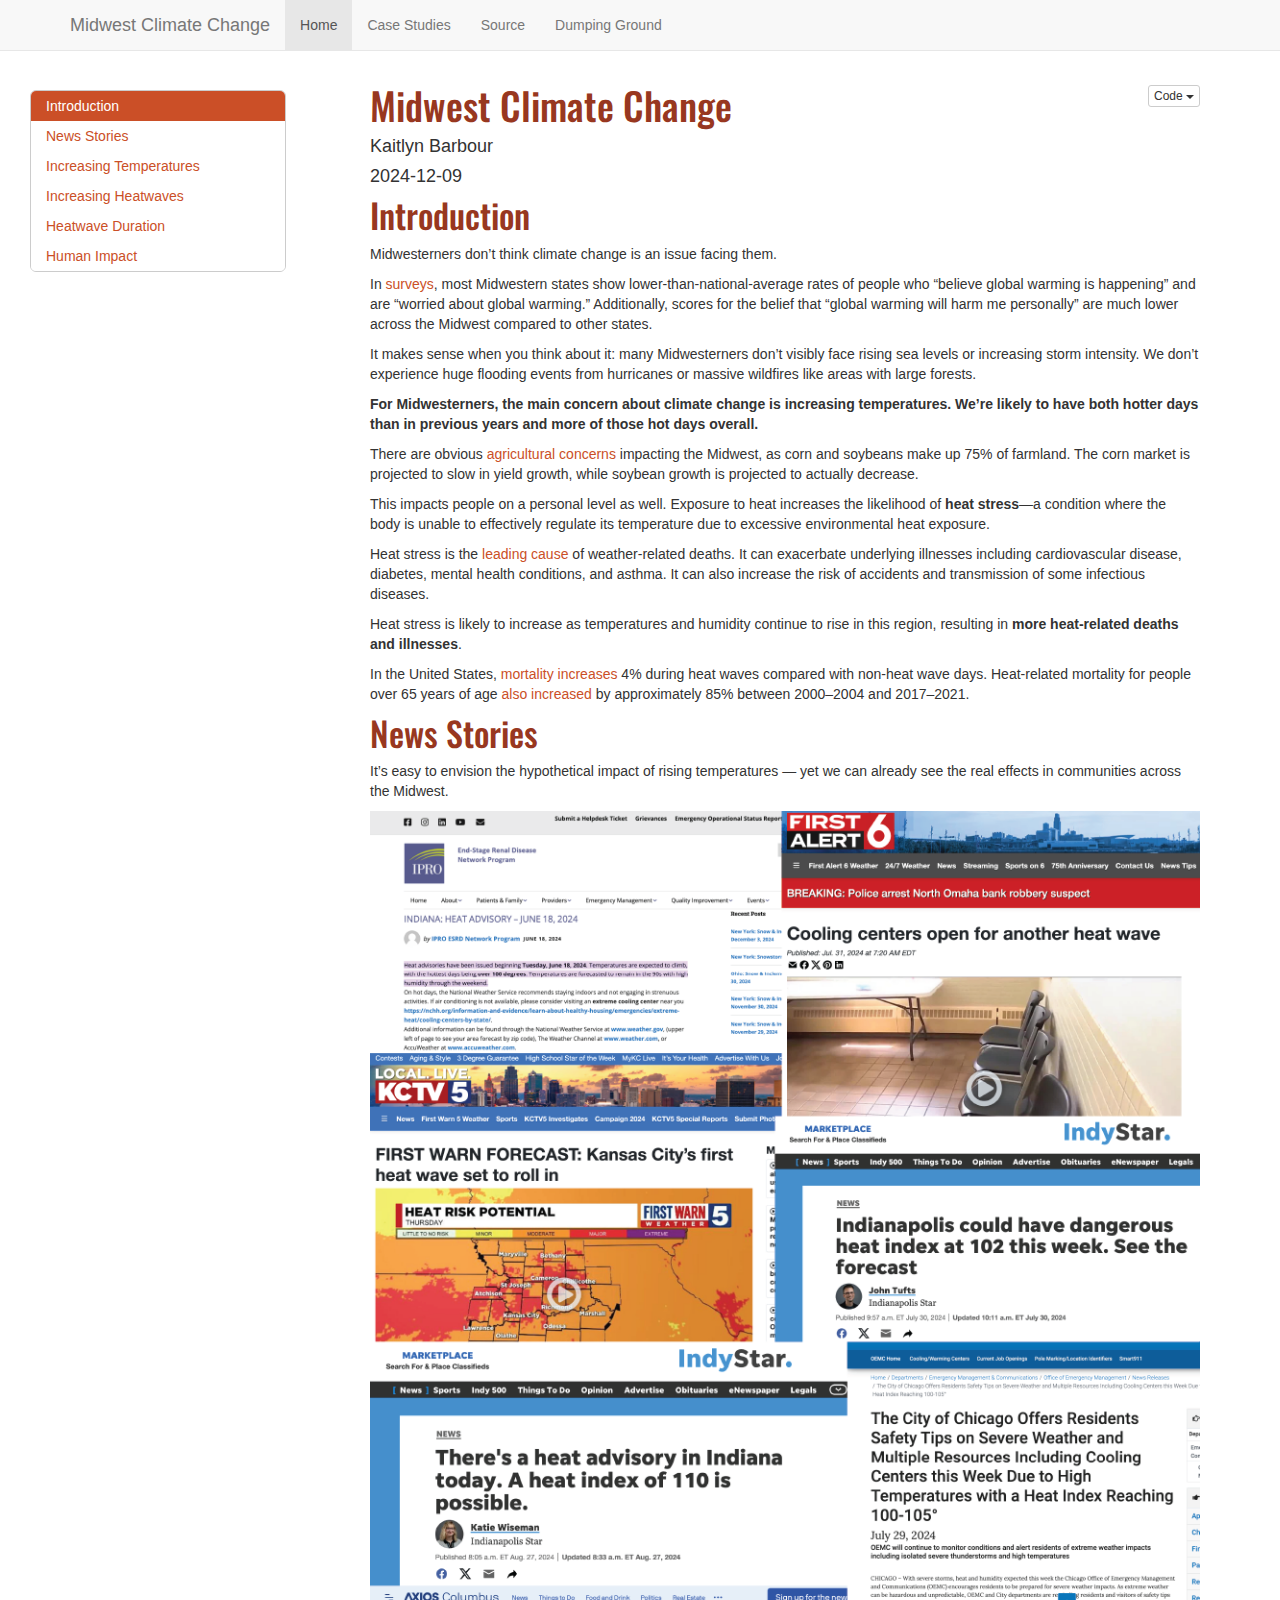
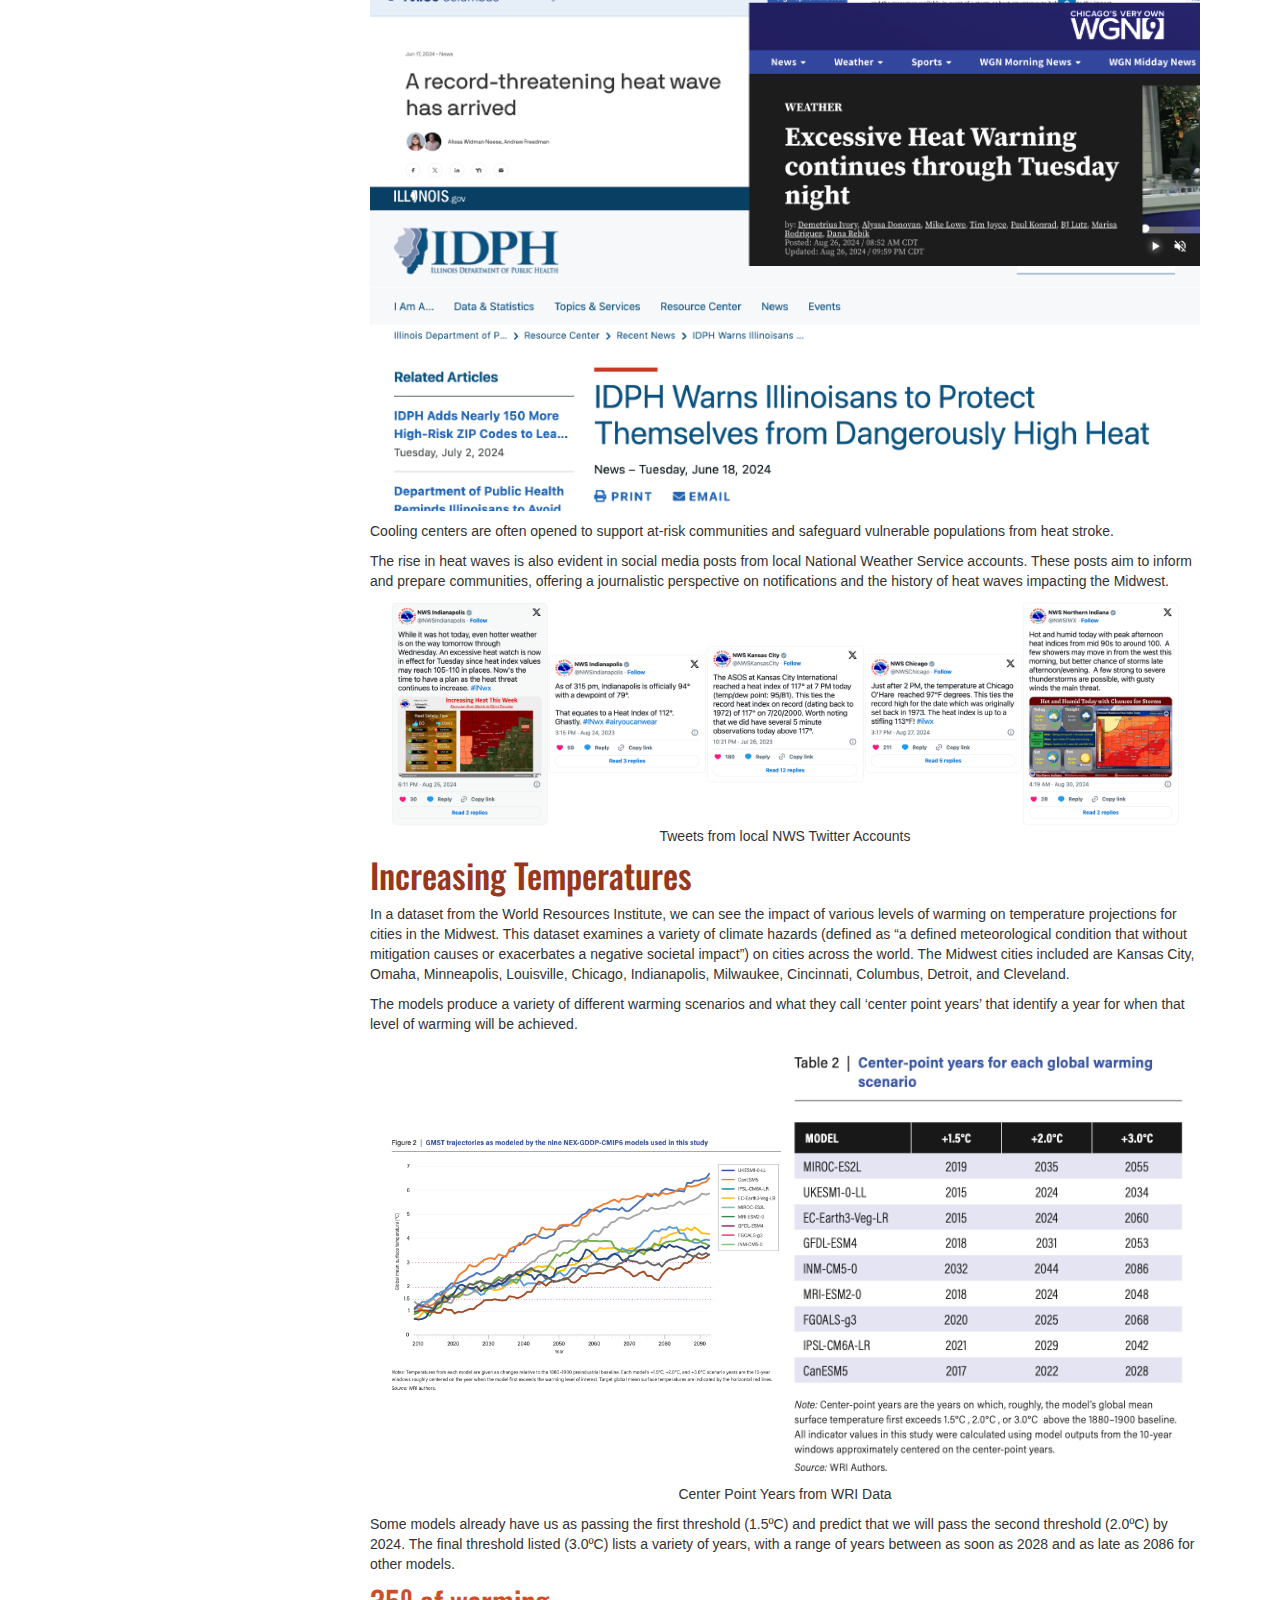
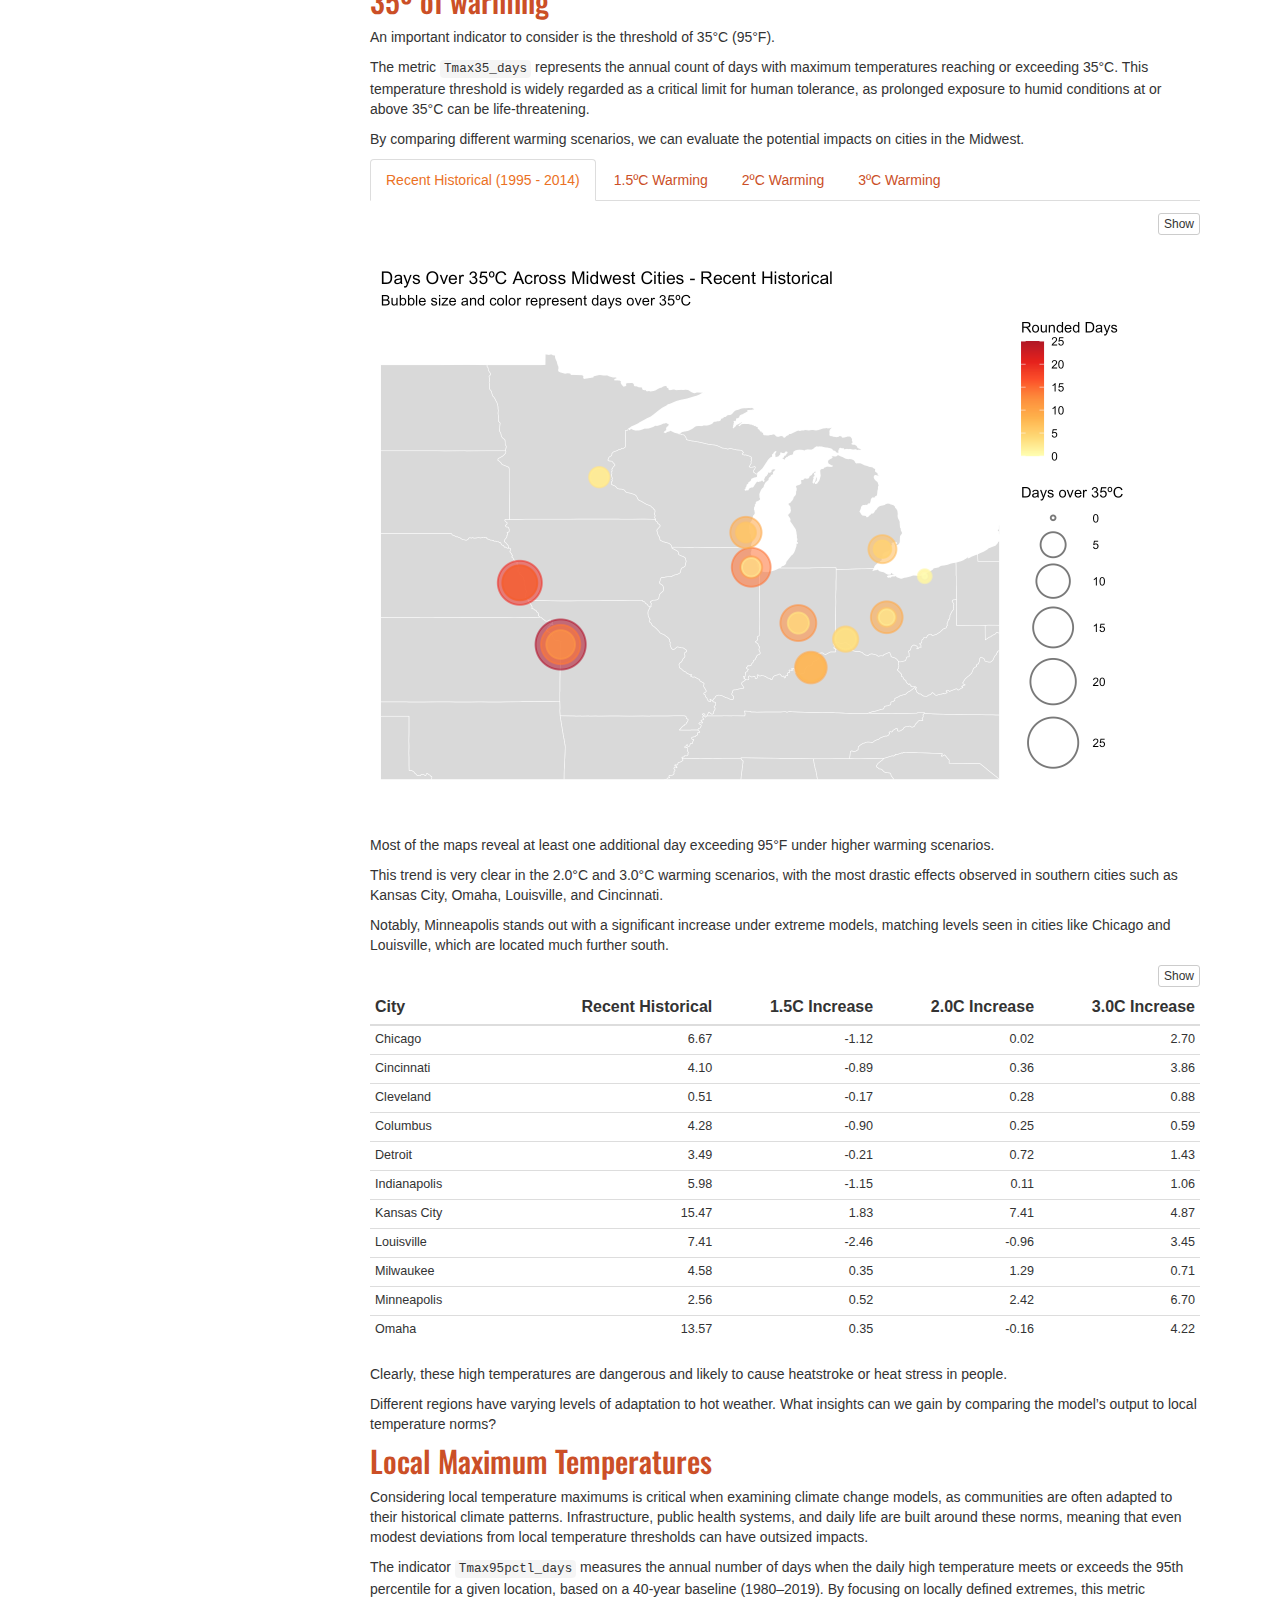
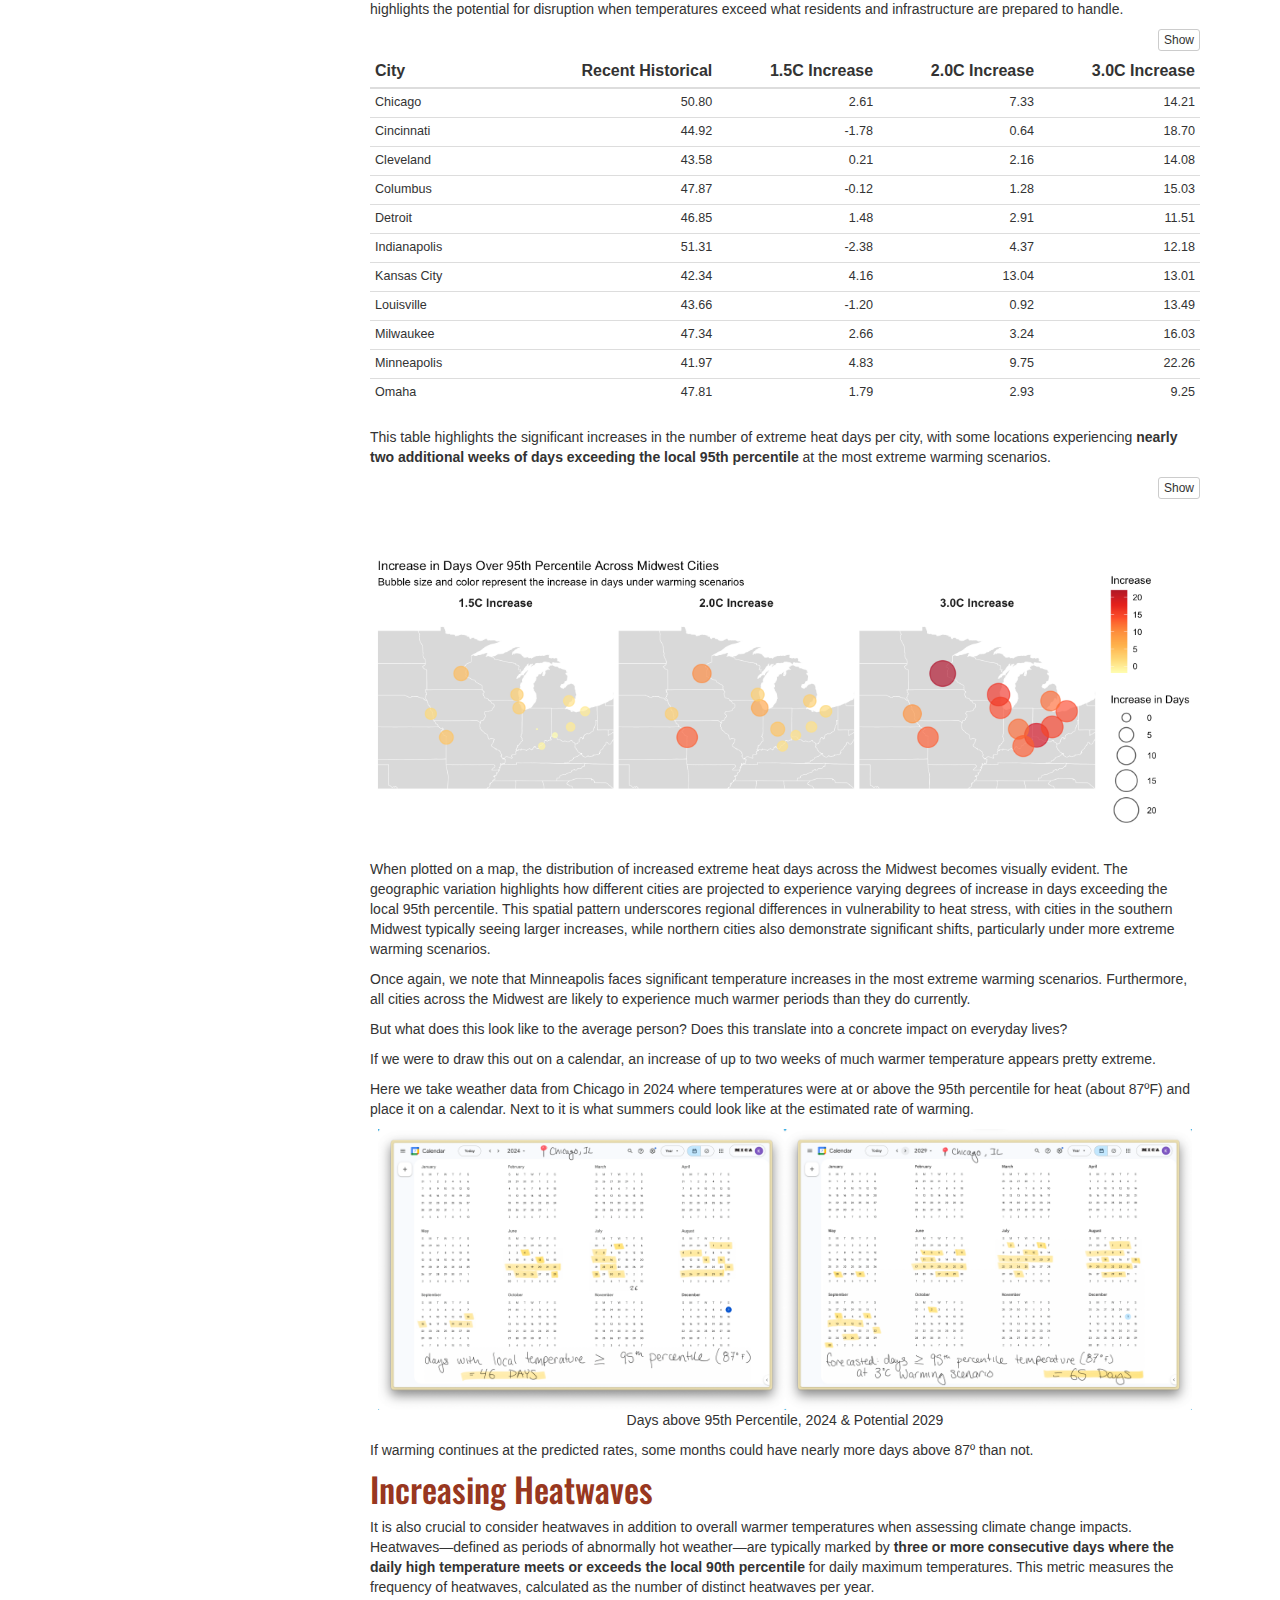
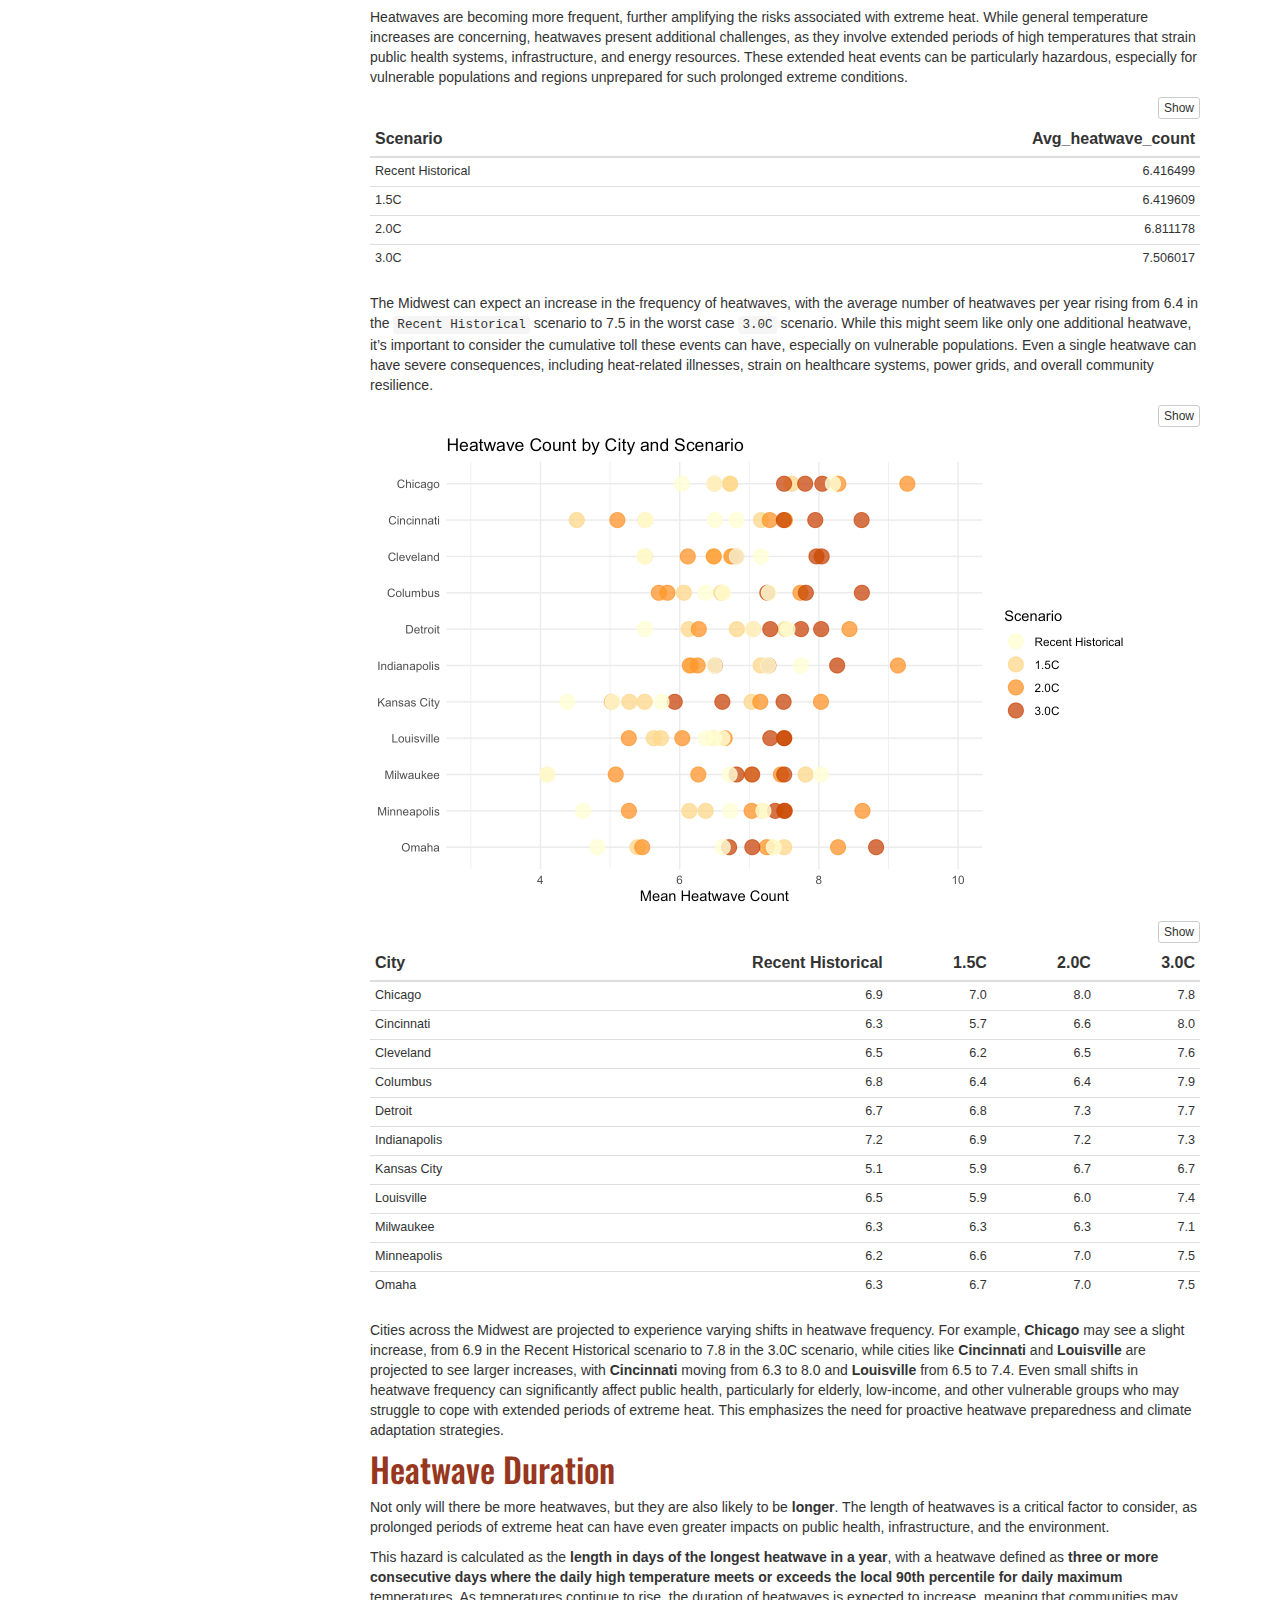
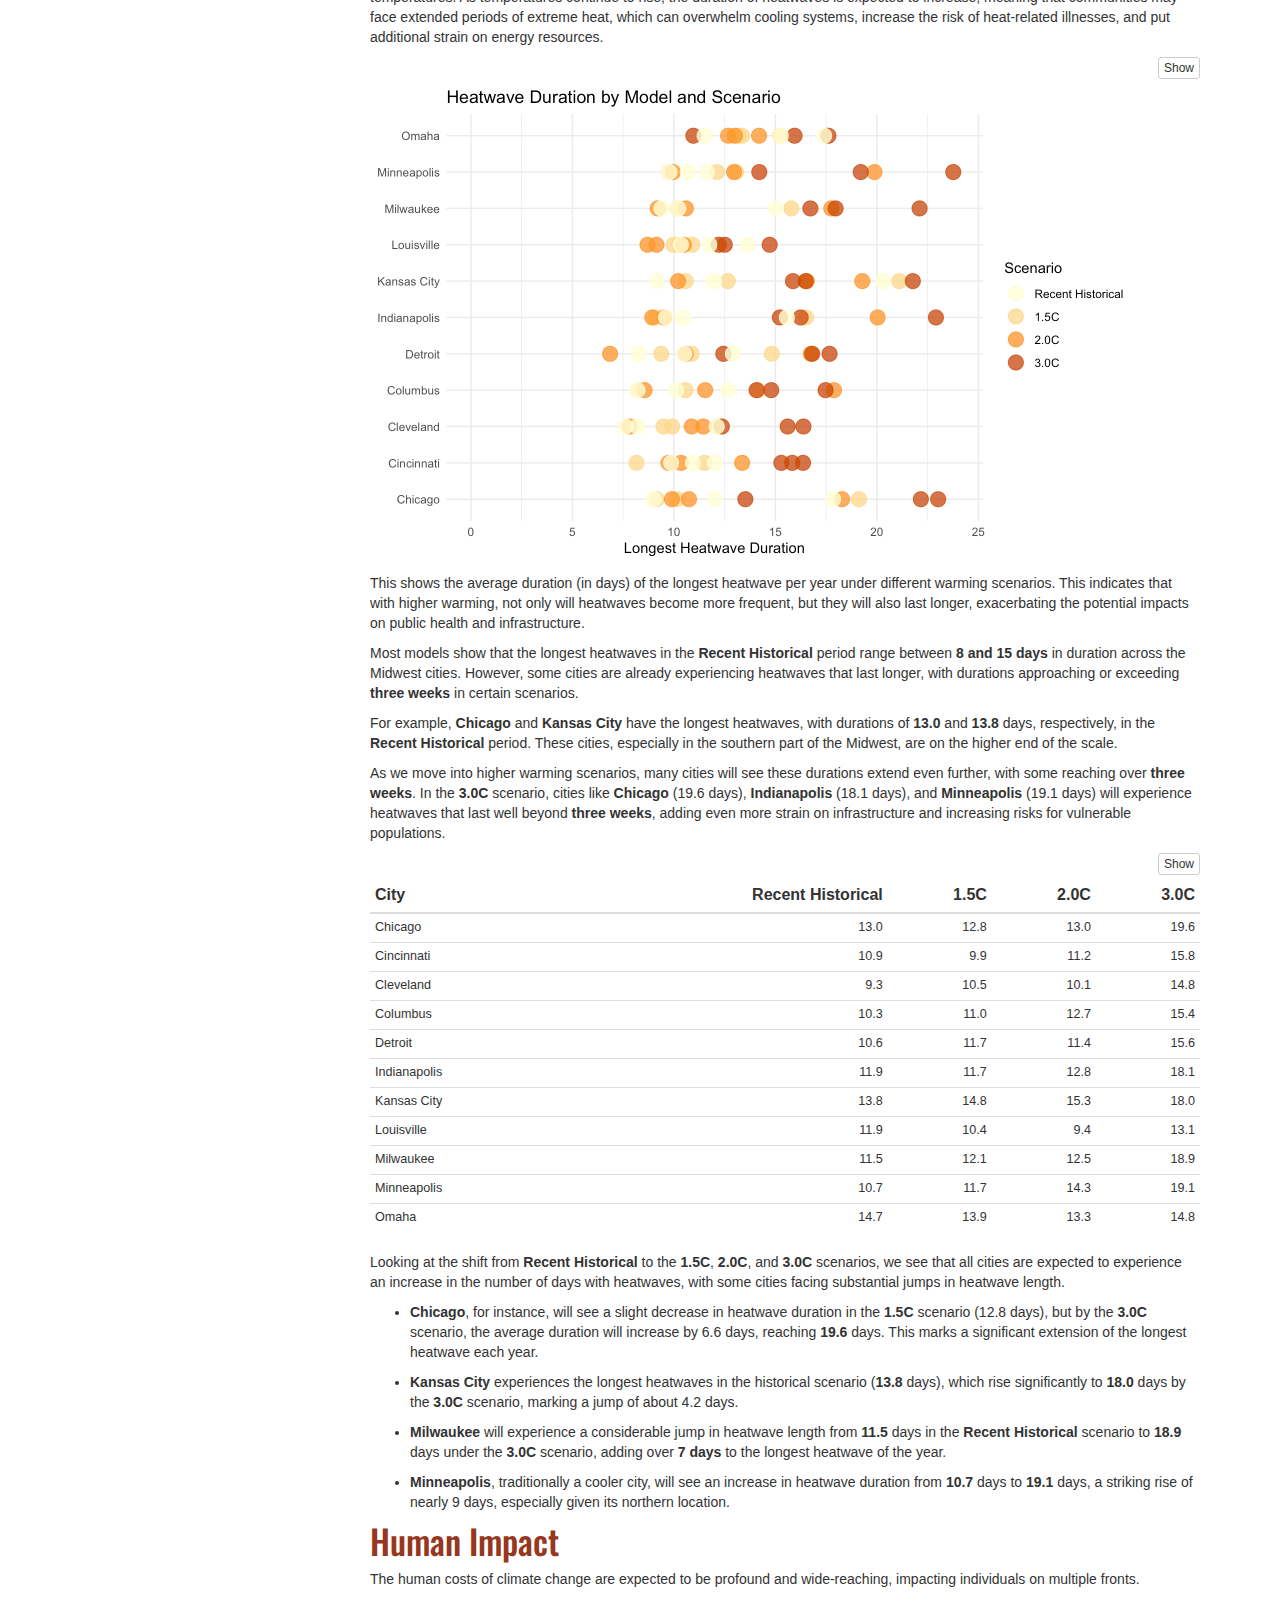
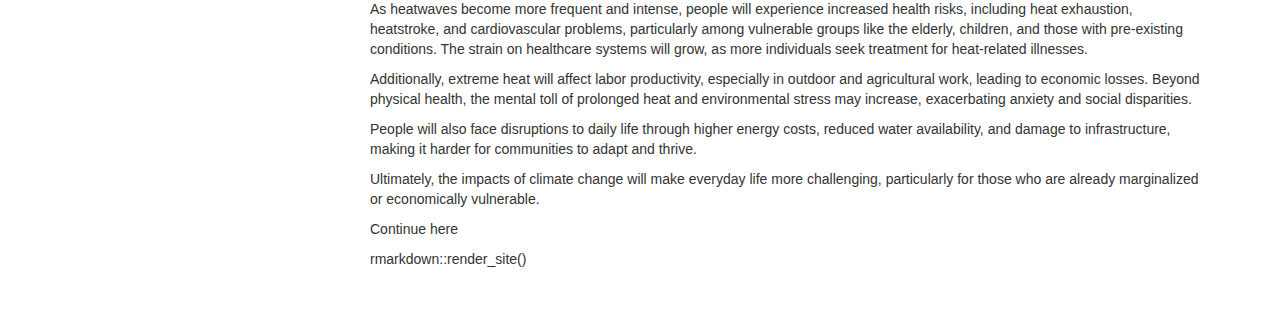
==== commit 2edb8c88: "Adding case studies page" ====
--- a/docs/index.html
+++ b/docs/index.html
@@ -11,11 +11,11 @@
 
 <meta name="author" content="Kaitlyn Barbour" />
 
-<meta name="date" content="2024-11-18" />
+<meta name="date" content="2024-12-09" />
 
 <title>Midwest Climate Change</title>
 
-<script src="site_libs/header-attrs-2.26/header-attrs.js"></script>
+<script src="site_libs/header-attrs-2.29/header-attrs.js"></script>
 <script src="site_libs/jquery-3.6.0/jquery-3.6.0.min.js"></script>
 <meta name="viewport" content="width=device-width, initial-scale=1" />
 <link href="site_libs/bootstrap-3.3.5/css/bootstrap.min.css" rel="stylesheet" />
@@ -329,7 +329,10 @@
   <a href="index.html">Home</a>
 </li>
 <li>
-  <a href="about.html">Source</a>
+  <a href="case-studies.html">Case Studies</a>
+</li>
+<li>
+  <a href="source.html">Source</a>
 </li>
 <li>
   <a href="test.html">Dumping Ground</a>
@@ -356,12 +359,14 @@
 
 <h1 class="title toc-ignore">Midwest Climate Change</h1>
 <h4 class="author">Kaitlyn Barbour</h4>
-<h4 class="date">2024-11-18</h4>
-
-</div>
-
-
-<p><img src="images/header.png" /></p>
+<h4 class="date">2024-12-09</h4>
+
+</div>
+
+
+<p><link rel="preconnect" href="https://fonts.googleapis.com">
+<link rel="preconnect" href="https://fonts.gstatic.com" crossorigin>
+<link href="https://fonts.googleapis.com/css2?family=Oswald:wght@700&display=swap" rel="stylesheet"></p>
 <div id="introduction" class="section level1">
 <h1>Introduction</h1>
 <p>Midwesterners don’t think climate change is an issue facing them.</p>
@@ -376,10 +381,9 @@
 visibly face rising sea levels or increasing storm intensity. We don’t
 experience huge flooding events from hurricanes or massive wildfires
 like areas with large forests.</p>
-<p>For Midwesterners, the main concern about climate change is
-increasing temperatures. We’re likely to have both <strong>hotter
-days</strong> than in previous years and <strong>more of those hot
-days</strong> overall.</p>
+<p><strong>For Midwesterners, the main concern about climate change is
+increasing temperatures. We’re likely to have both hotter days than in
+previous years and more of those hot days overall.</strong></p>
 <p>There are obvious <a
 href="https://www.ers.usda.gov/amber-waves/2024/march/ers-research-models-future-effects-of-climate-change-on-corn-and-soybean-yields-production-and-exports/#">agricultural
 concerns</a> impacting the Midwest, as corn and soybeans make up 75% of
@@ -410,14 +414,22 @@
 <p>It’s easy to envision the hypothetical impact of rising temperatures
 — yet we can already see the real effects in communities across the
 Midwest.</p>
-<p><em>insert links to news stories / headlines about increasing
-heatwaves &amp; severe weather</em></p>
-<p><em>SJCHD cooling centers opening</em></p>
-<p><em>make some graphics &amp; hyperlink those images / links to their
-sources</em></p>
-</div>
-<div id="increased-temperatures" class="section level1">
-<h1>Increased Temperatures</h1>
+<p><img src="images/news_stories.png" /></p>
+<p>Cooling centers are often opened to support at-risk communities and
+safeguard vulnerable populations from heat stroke.</p>
+<p>The rise in heat waves is also evident in social media posts from
+local National Weather Service accounts. These posts aim to inform and
+prepare communities, offering a journalistic perspective on
+notifications and the history of heat waves impacting the Midwest.</p>
+<div class="figure" style="text-align: center">
+<img src="images/indy2.png" alt="Tweets from local NWS Twitter Accounts" width="19%" height="20%" /><img src="images/indy.png" alt="Tweets from local NWS Twitter Accounts" width="19%" height="20%" /><img src="images/kansascity.png" alt="Tweets from local NWS Twitter Accounts" width="19%" height="20%" /><img src="images/chicago.png" alt="Tweets from local NWS Twitter Accounts" width="19%" height="20%" /><img src="images/northernin.png" alt="Tweets from local NWS Twitter Accounts" width="19%" height="20%" />
+<p class="caption">
+Tweets from local NWS Twitter Accounts
+</p>
+</div>
+</div>
+<div id="increasing-temperatures" class="section level1">
+<h1>Increasing Temperatures</h1>
 <p>In a dataset from the World Resources Institute, we can see the
 impact of various levels of warming on temperature projections for
 cities in the Midwest. This dataset examines a variety of climate
@@ -426,9 +438,21 @@
 across the world. The Midwest cities included are Kansas City, Omaha,
 Minneapolis, Louisville, Chicago, Indianapolis, Milwaukee, Cincinnati,
 Columbus, Detroit, and Cleveland.</p>
-<div id="º-of-warming"
-class="section level2 tabset tabset-fade tabset-pills">
-<h2 class="tabset tabset-fade tabset-pills">35º of warming</h2>
+<p>The models produce a variety of different warming scenarios and what
+they call ‘center point years’ that identify a year for when that level
+of warming will be achieved.</p>
+<div class="figure" style="text-align: center">
+<img src="images/centerpoint_2.png" alt="Center Point Years from WRI Data" width="49%" /><img src="images/centerpoint.png" alt="Center Point Years from WRI Data" width="49%" />
+<p class="caption">
+Center Point Years from WRI Data
+</p>
+</div>
+<p>Some models already have us as passing the first threshold (1.5ºC)
+and predict that we will pass the second threshold (2.0ºC) by 2024. The
+final threshold listed (3.0ºC) lists a variety of years, with a range of
+years between as soon as 2028 and as late as 2086 for other models.</p>
+<div id="º-of-warming" class="section level2 tabset">
+<h2 class="tabset">35º of warming</h2>
 <p>An important indicator to consider is the threshold of 35°C
 (95°F).</p>
 <p>The metric <code>Tmax35_days</code> represents the annual count of
@@ -636,6 +660,14 @@
 </div>
 <div id="section" class="section level2 unlisted unnumbered">
 <h2 class="unlisted unnumbered"></h2>
+<p>Most of the maps reveal at least one additional day exceeding 95°F
+under higher warming scenarios.</p>
+<p>This trend is very clear in the 2.0°C and 3.0°C warming scenarios,
+with the most drastic effects observed in southern cities such as Kansas
+City, Omaha, Louisville, and Cincinnati.</p>
+<p>Notably, Minneapolis stands out with a significant increase under
+extreme models, matching levels seen in cities like Chicago and
+Louisville, which are located much further south.</p>
 <pre class="r"><code># Group by city and scenario, calculate average mean_estimate
 average_temp_days &lt;- chart1_35_data %&gt;%
   group_by(city, scenario) %&gt;%
@@ -762,14 +794,6 @@
 </tr>
 </tbody>
 </table>
-<p>Most of the maps reveal at least one additional day exceeding 95°F
-under higher warming scenarios.</p>
-<p>This trend is very clear in the 2.0°C and 3.0°C warming scenarios,
-with the most drastic effects observed in southern cities such as Kansas
-City, Omaha, Louisville, and Cincinnati.</p>
-<p>Notably, Minneapolis stands out with a significant increase under
-extreme models, matching levels seen in cities like Chicago and
-Louisville, which are located much further south.</p>
 <p>Clearly, these high temperatures are dangerous and likely to cause
 heatstroke or heat stress in people.</p>
 <p>Different regions have varying levels of adaptation to hot weather.
@@ -985,10 +1009,22 @@
 increases in the most extreme warming scenarios. Furthermore, all cities
 across the Midwest are likely to experience much warmer periods than
 they do currently.</p>
-</div>
-<div id="add-the-hypothetical-calendar-thing-here"
-class="section level2">
-<h2>ADD THE HYPOTHETICAL CALENDAR THING HERE</h2>
+<p>But what does this look like to the average person? Does this
+translate into a concrete impact on everyday lives?</p>
+<p>If we were to draw this out on a calendar, an increase of up to two
+weeks of much warmer temperature appears pretty extreme.</p>
+<p>Here we take weather data from Chicago in 2024 where temperatures
+were at or above the 95th percentile for heat (about 87ºF) and place it
+on a calendar. Next to it is what summers could look like at the
+estimated rate of warming.</p>
+<div class="figure" style="text-align: center">
+<img src="images/2024.png" alt="Days above 95th Percentile, 2024 &amp; Potential 2029" width="49%" height="20%" /><img src="images/2029.png" alt="Days above 95th Percentile, 2024 &amp; Potential 2029" width="49%" height="20%" />
+<p class="caption">
+Days above 95th Percentile, 2024 &amp; Potential 2029
+</p>
+</div>
+<p>If warming continues at the predicted rates, some months could have
+nearly more days above 87º than not.</p>
 </div>
 </div>
 <div id="increasing-heatwaves" class="section level1">
@@ -1189,7 +1225,7 @@
 <strong>longer</strong>. The length of heatwaves is a critical factor to
 consider, as prolonged periods of extreme heat can have even greater
 impacts on public health, infrastructure, and the environment.</p>
-<p>We calculated this hazard as the <strong>length in days of the
+<p>This hazard is calculated as the <strong>length in days of the
 longest heatwave in a year</strong>, with a heatwave defined as
 <strong>three or more consecutive days where the daily high temperature
 meets or exceeds the local 90th percentile for daily maximum</strong>
@@ -1198,7 +1234,11 @@
 extended periods of extreme heat, which can overwhelm cooling systems,
 increase the risk of heat-related illnesses, and put additional strain
 on energy resources.</p>
-<pre class="r"><code>ggplot(heatwave_duration, aes(x = mean_estimate, y = city, color = scenario)) +
+<pre class="r"><code>heatwave_duration &lt;- climate_data %&gt;%
+  filter(hazard == &quot;heatwave_duration&quot;,
+         indicator == &quot;expectedvalue&quot;)
+
+ggplot(heatwave_duration, aes(x = mean_estimate, y = city, color = scenario)) +
   geom_point(size = 5, alpha = 0.8) +  
   scale_x_continuous(limits = c(0, 24)) + 
   theme_minimal() +
@@ -1364,12 +1404,12 @@
 <li><p><strong>Minneapolis</strong>, traditionally a cooler city, will
 see an increase in heatwave duration from <strong>10.7</strong> days to
 <strong>19.1</strong> days, a striking rise of nearly 9 days, especially
-given its northern location.</p></li>
+given its northern location.<br />
+</p></li>
 </ul>
 </div>
-<div id="tie-back-to-news-stories-and-human-costs"
-class="section level1">
-<h1>Tie back to news stories and human costs</h1>
+<div id="human-impact" class="section level1">
+<h1>Human Impact</h1>
 <p>The human costs of climate change are expected to be profound and
 wide-reaching, impacting individuals on multiple fronts.</p>
 <p>As heatwaves become more frequent and intense, people will experience
@@ -1388,8 +1428,7 @@
 <p>Ultimately, the impacts of climate change will make everyday life
 more challenging, particularly for those who are already marginalized or
 economically vulnerable.</p>
-<p><em>LINK TO NEXT PAGE OF CASE STUDIES</em></p>
-<hr />
+<p>Continue here</p>
 <p>rmarkdown::render_site()</p>
 </div>
 
--- a/docs/theme.css
+++ b/docs/theme.css
@@ -1,11 +1,15 @@
+body {
+  background-color: white;
+}
+
+a {
+  color: #CB4F27;
+}
+
 /* TABLE OF CONTENTS FORMATTING */
 #TOC {
   left: 30px;
-  width: 300px;
-  max-width: 90%;
-  overflow: auto;
-  color: #d95f0e;
-  border-radius: 3px;
+  color: #CB4F27;
 }
 
 .list-group-item.active,
@@ -13,7 +17,69 @@
 .list-group-item.active:hover {
   z-index: 2;
   color: white;
-  background-color: #d95f0e;
+  background-color: #CB4F27;
+}
+
+/* HEADERS TEXT FORMATTING */
+h1 {
+  font-family: "Oswald", sans-serif;
+  color: #983720;
+}
+
+h2 {
+  font-family: "Oswald", sans-serif;
+  color: #CB4F27;
+}
+
+h3 {
+  font-family: "Oswald", sans-serif;
+  color: #EB7124;
 }
 
 
+blockquote {
+  font-family: "Oswald", sans-serif;
+  font-size: 21px;
+  font-weight: 400;
+  line-height: 30px;
+  color: #983720;
+}
+
+
+.tabset-fade .tabset-pills
+
+/* TABSET TEXT FORMATTING */
+
+.nav-tabs > li > a {
+  color: #983720
+}
+
+.nav-tabs > li.active > a {
+  color: #EB7124
+}
+
+.nav-tabs > li.active > a:focus {
+  color: #EB7124;
+}
+
+.nav-tabs > li > a:hover {
+  color: #EB7124
+}
+
+.nav-tabs > li.active > a:hover {
+  color: #EB7124
+}
+
+/* TABLE FORMATTING */
+table {
+  border-collapse: collapse;
+  width: 100%;
+  font-size: 90%;
+}
+
+table th {
+  font-size: 16px;
+  font-weight: bolder;
+  text-transform: capitalize;
+}
+
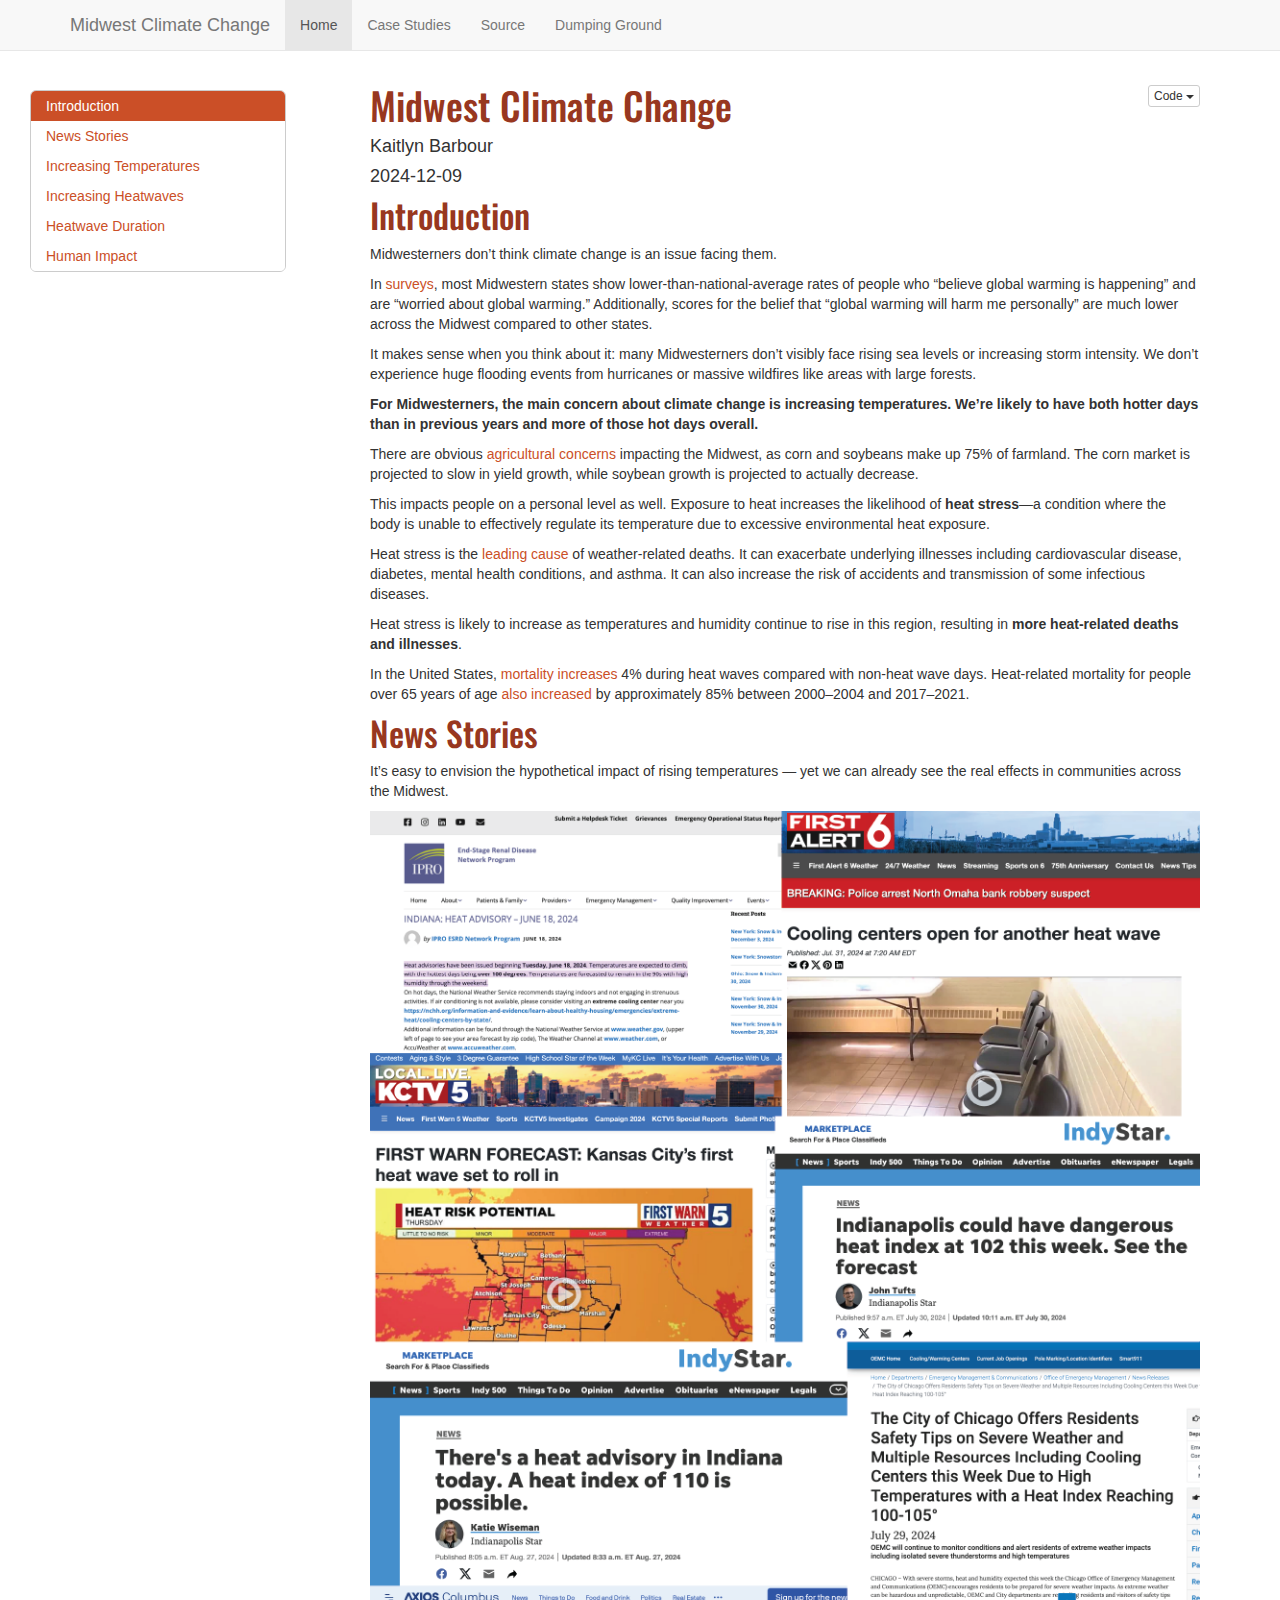
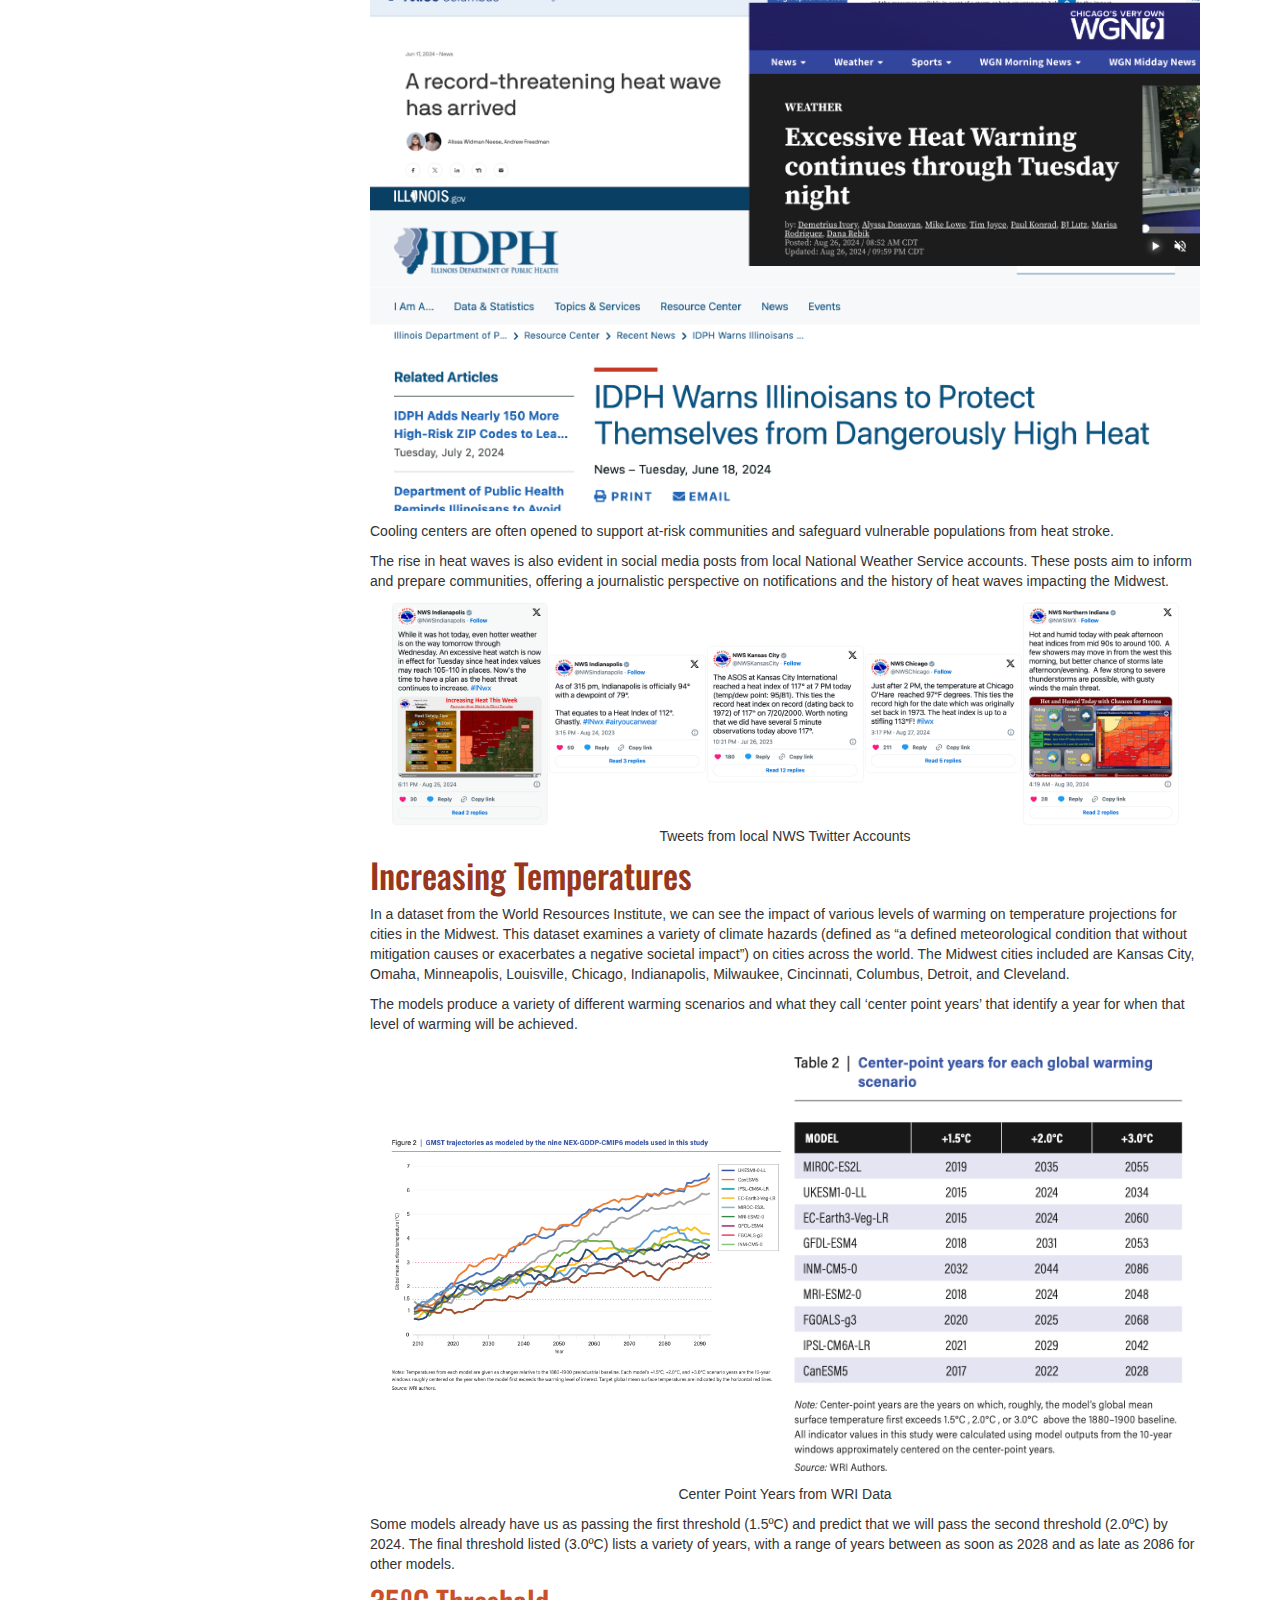
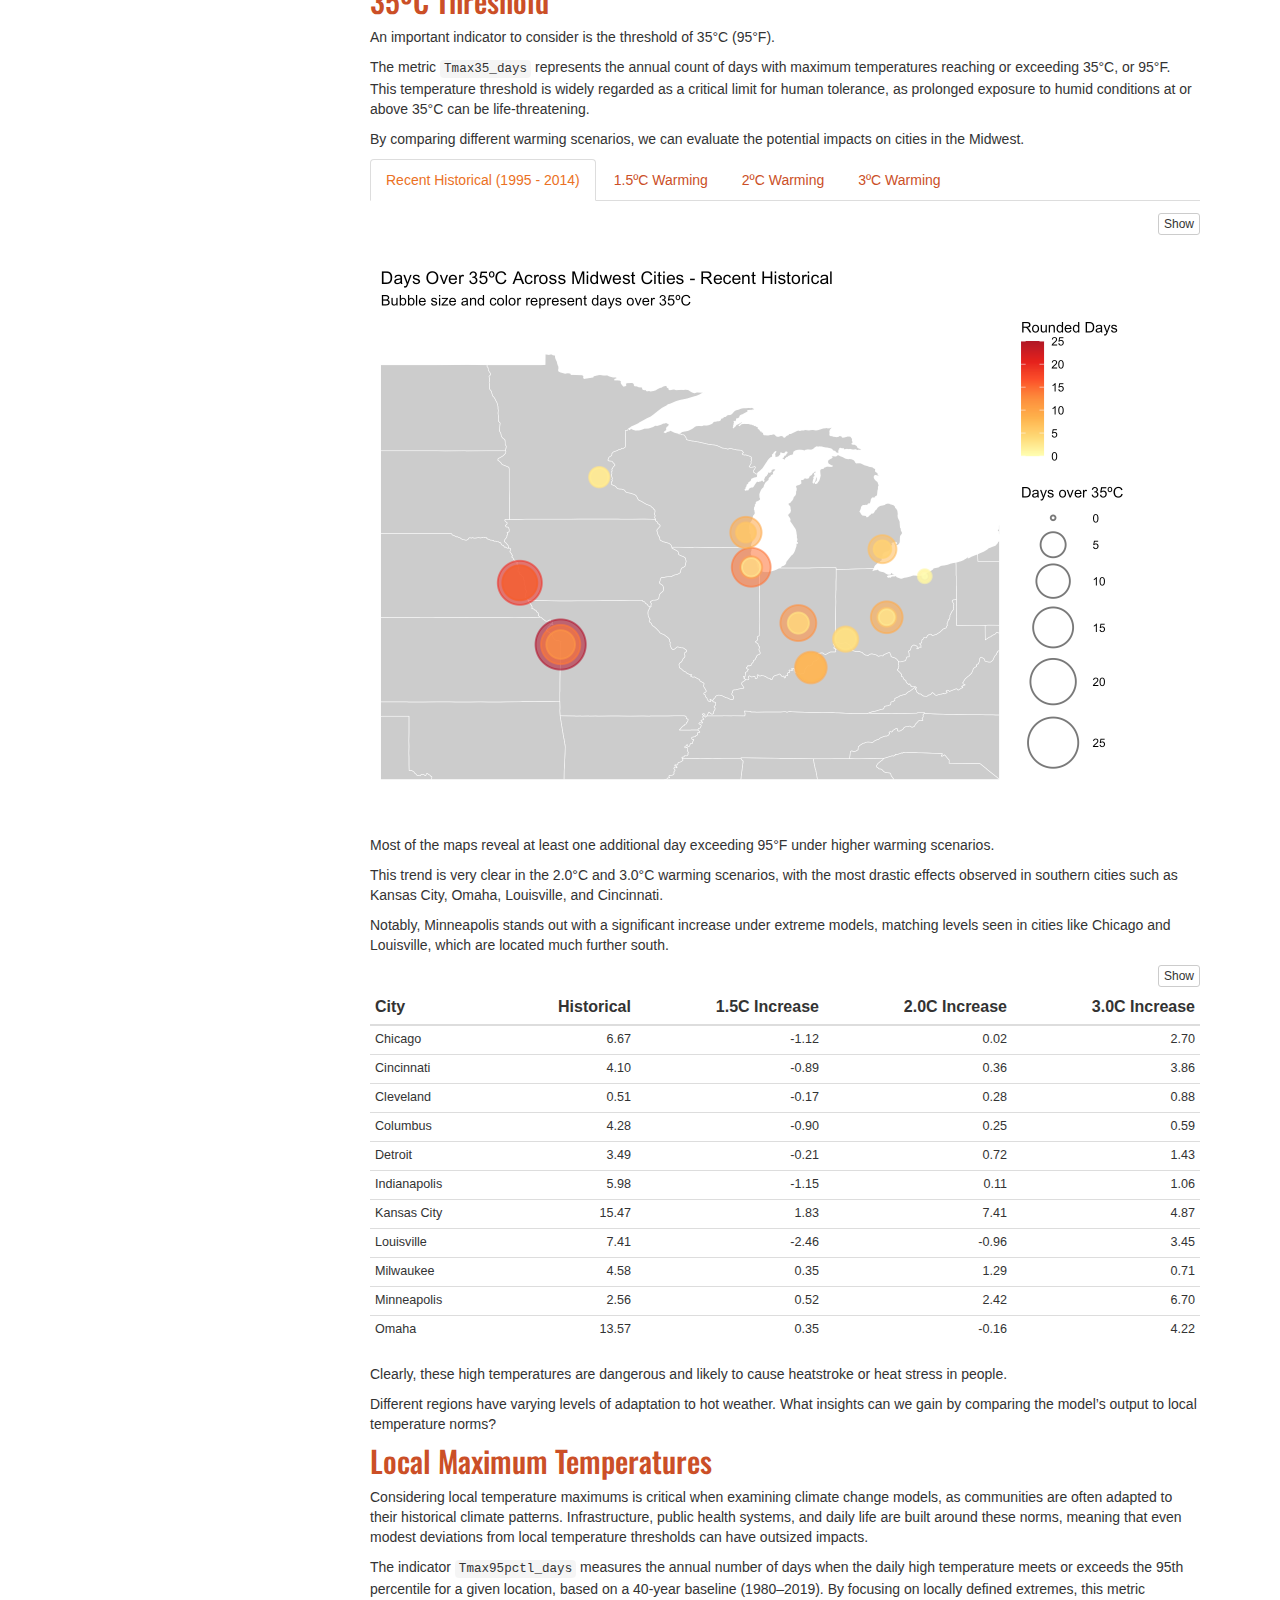
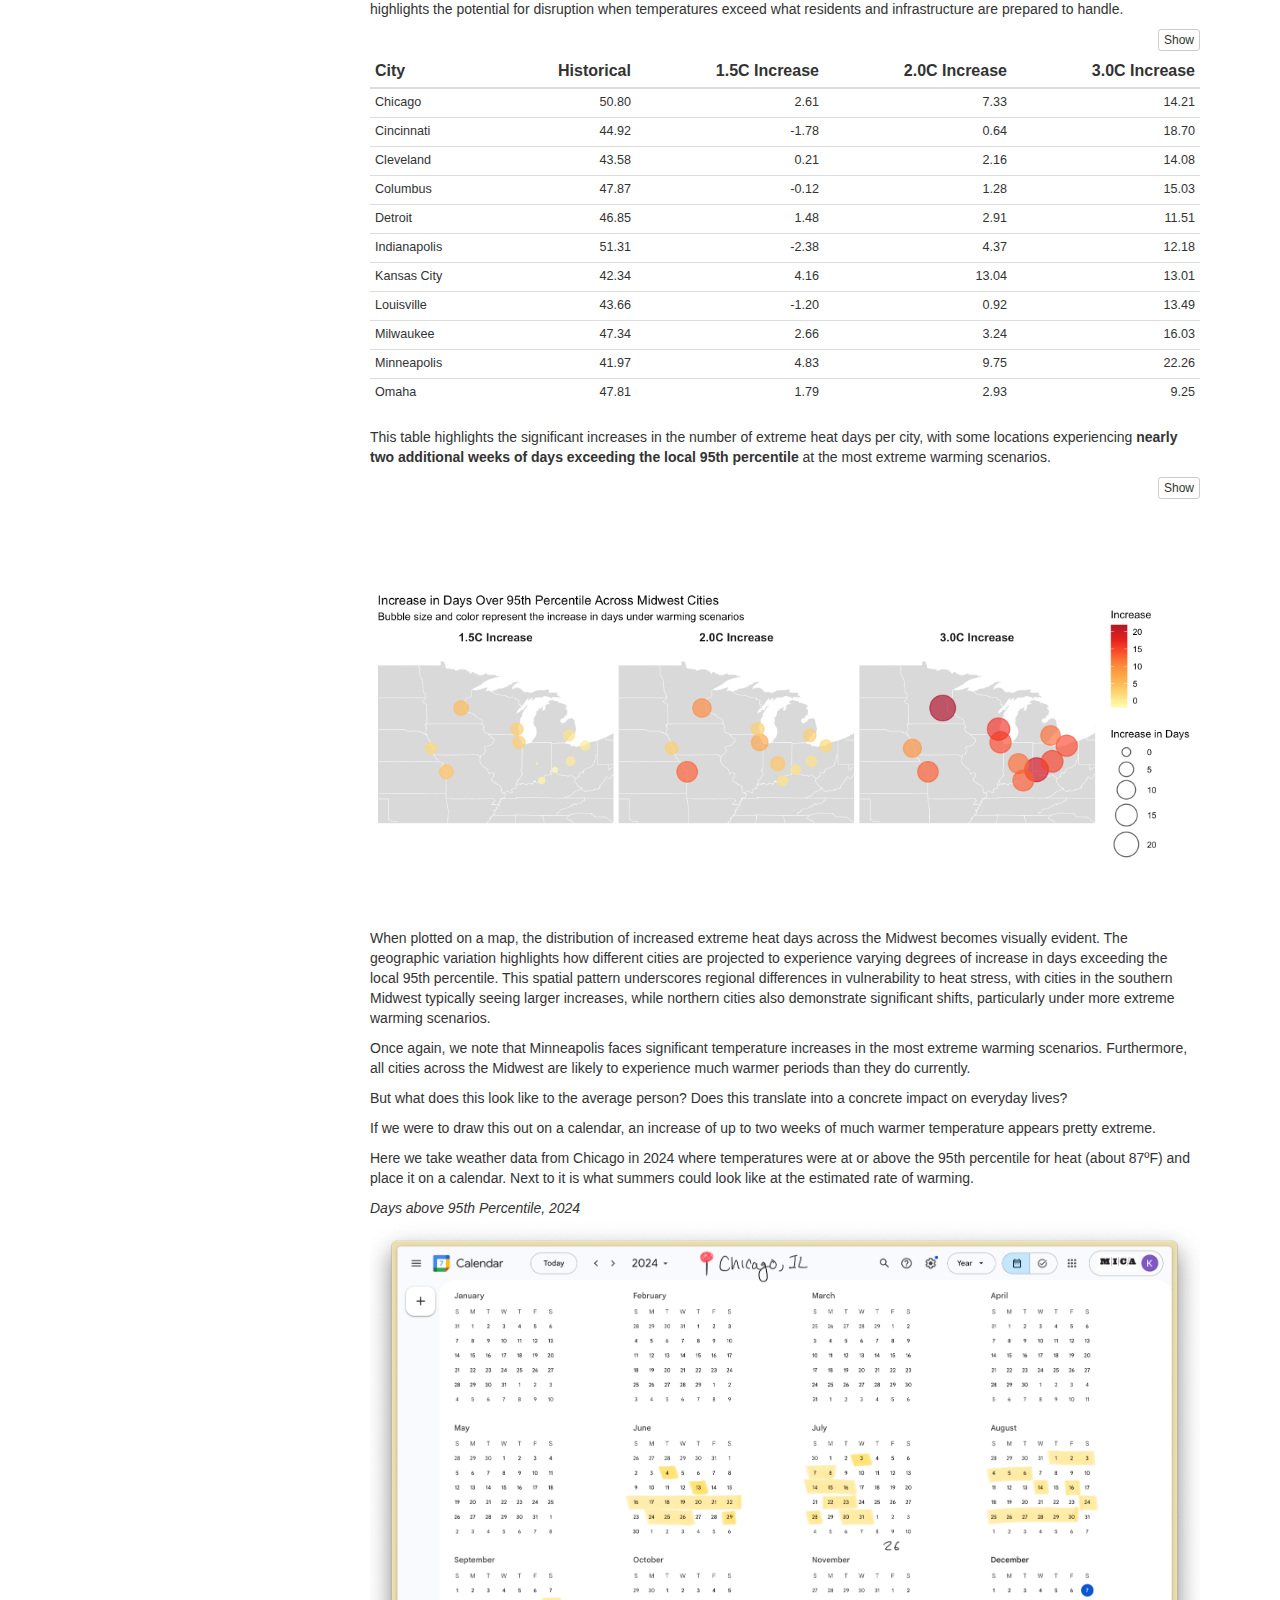
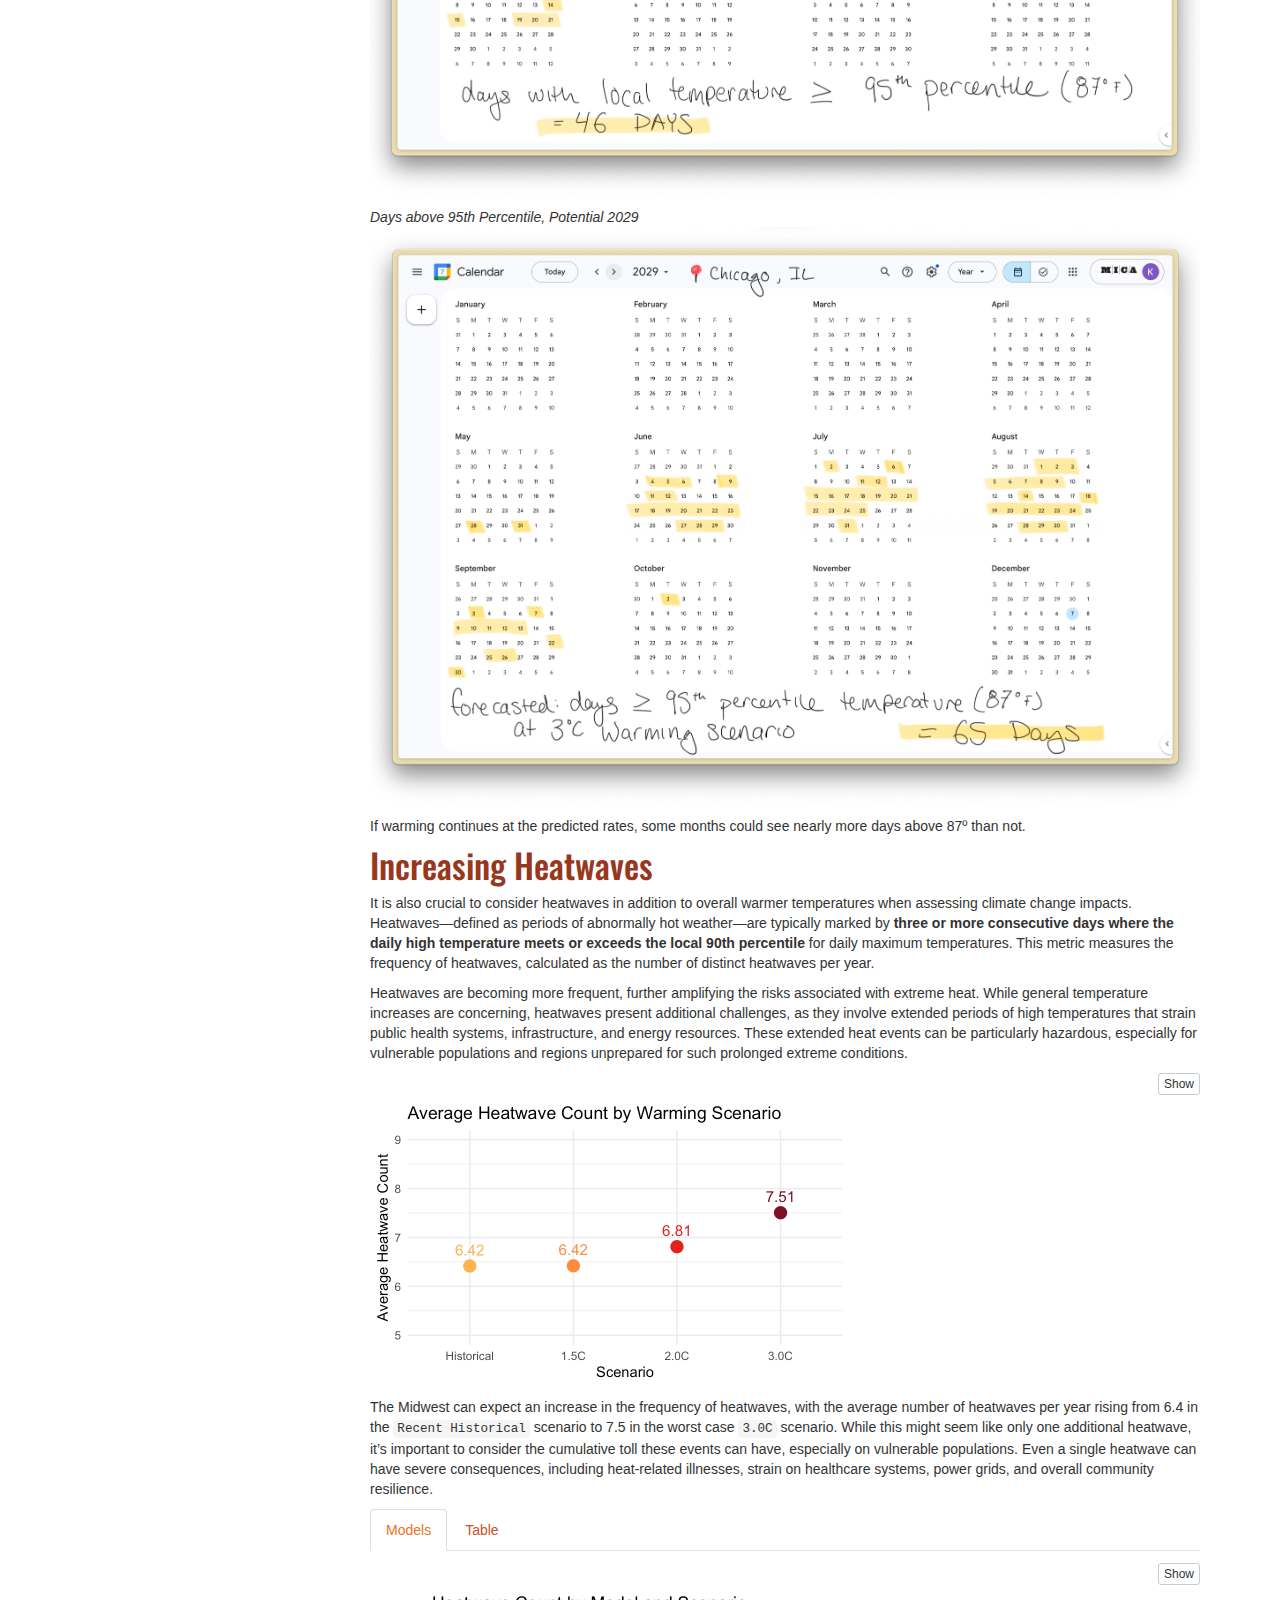
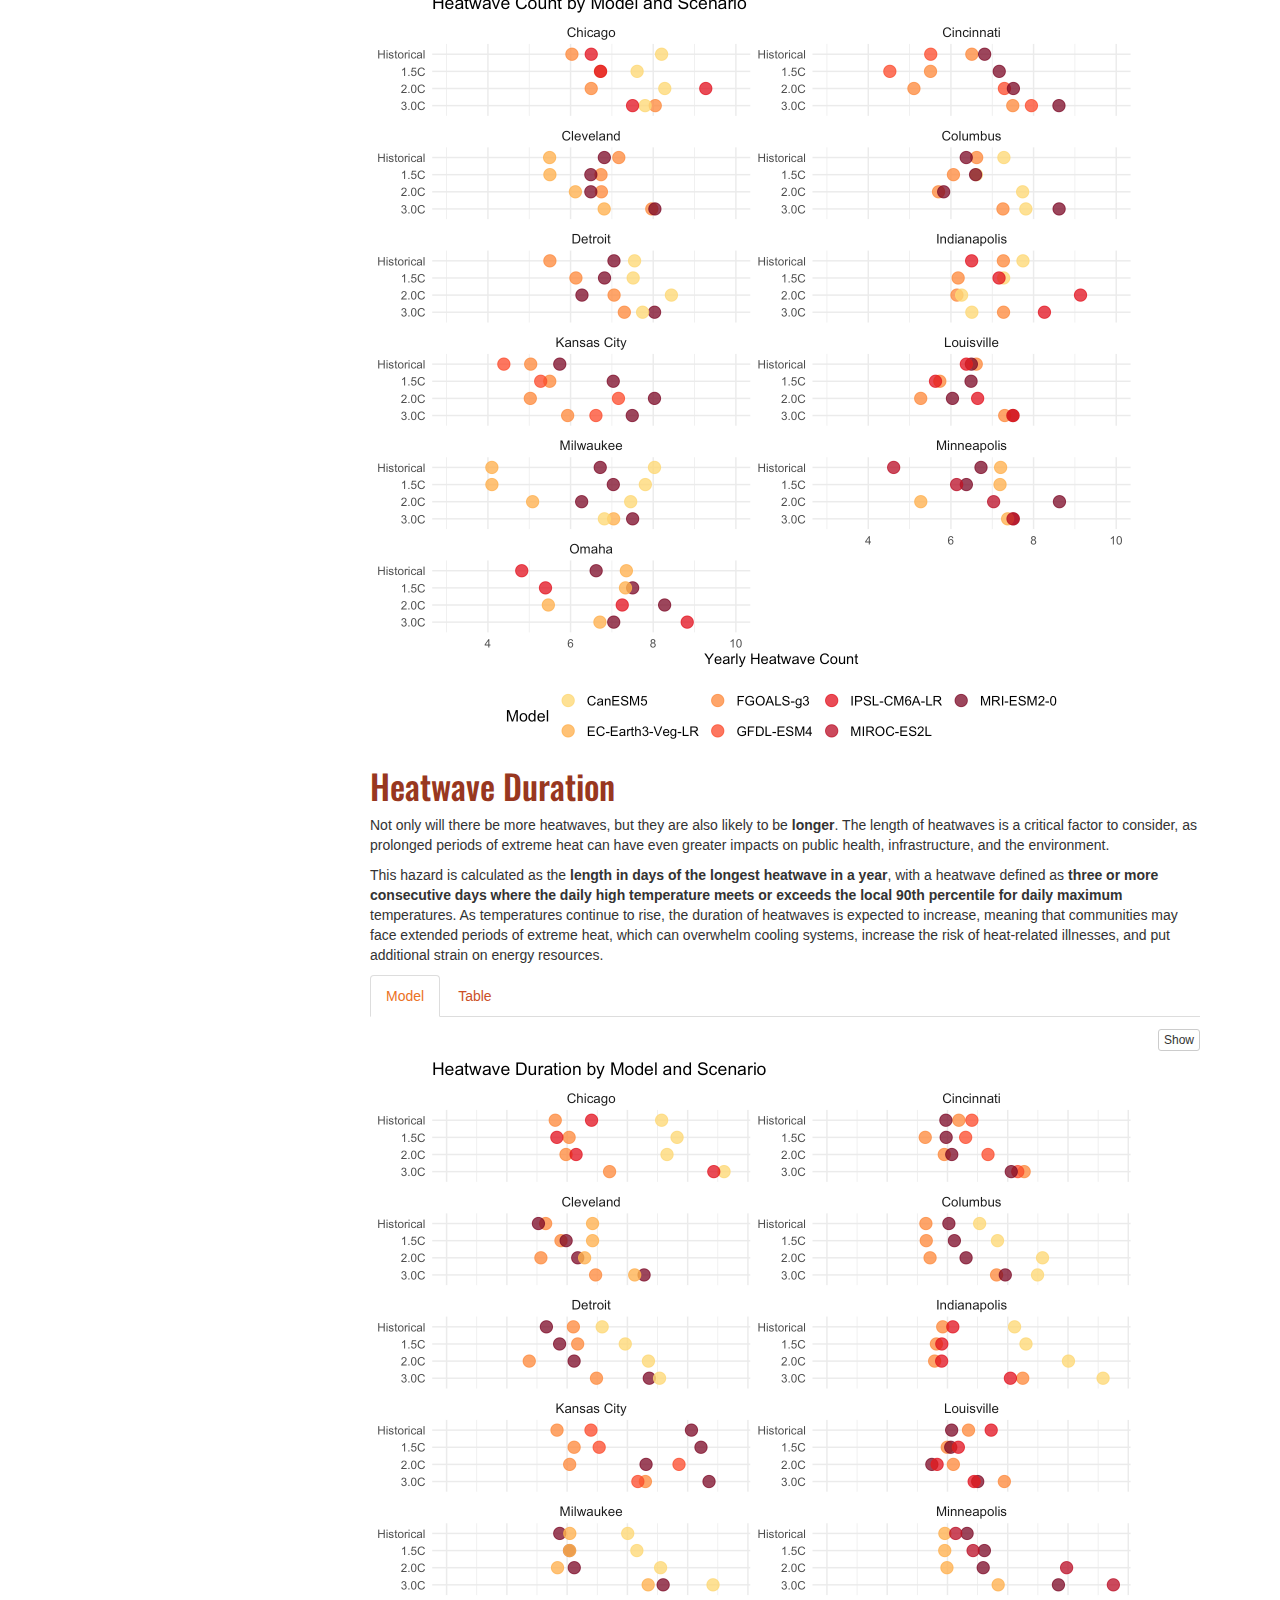
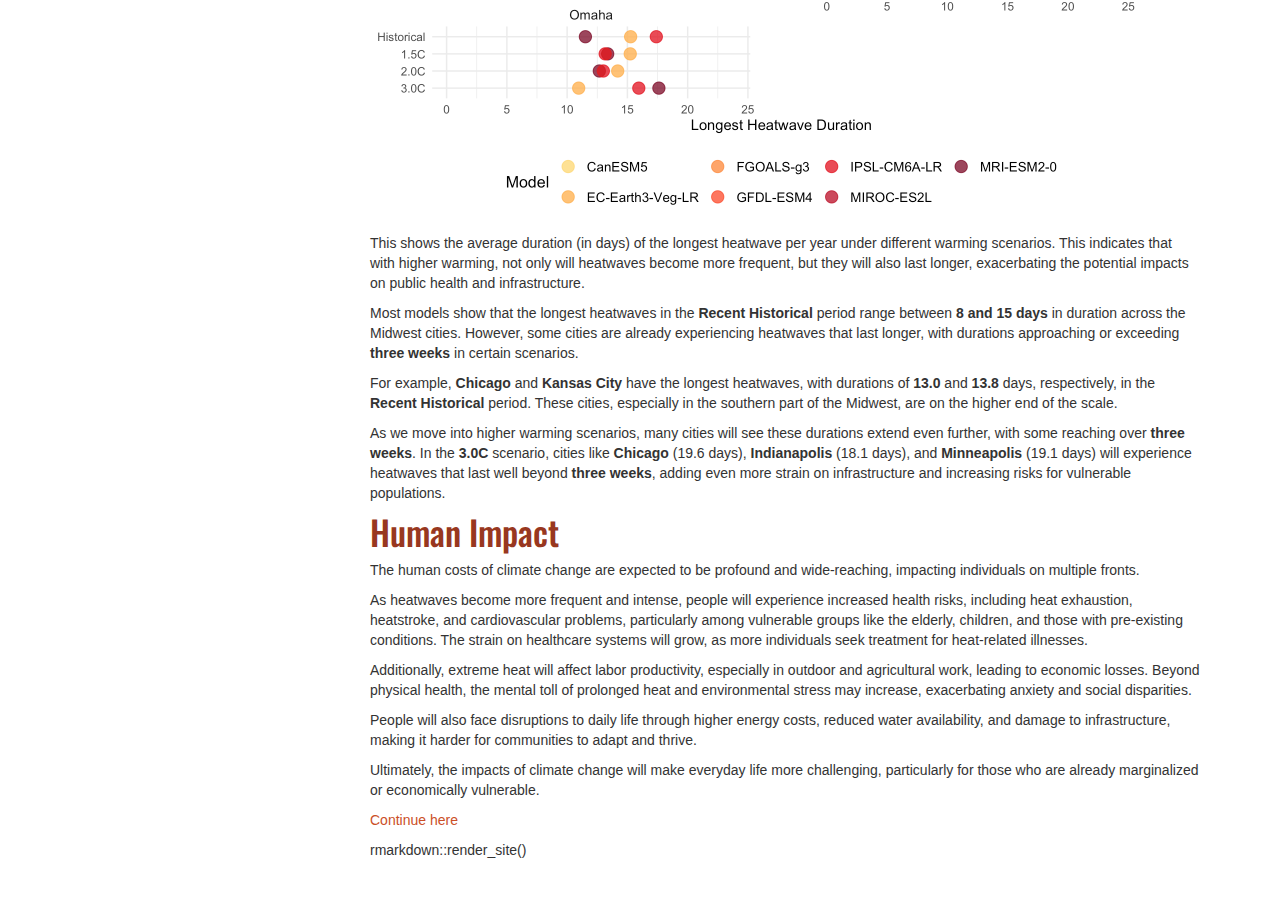
==== commit 03bd6feb: "updated theme & chart colors" ====
--- a/docs/index.html
+++ b/docs/index.html
@@ -451,12 +451,12 @@
 and predict that we will pass the second threshold (2.0ºC) by 2024. The
 final threshold listed (3.0ºC) lists a variety of years, with a range of
 years between as soon as 2028 and as late as 2086 for other models.</p>
-<div id="º-of-warming" class="section level2 tabset">
-<h2 class="tabset">35º of warming</h2>
+<div id="ºc-threshold" class="section level2 tabset">
+<h2 class="tabset">35ºC Threshold</h2>
 <p>An important indicator to consider is the threshold of 35°C
 (95°F).</p>
 <p>The metric <code>Tmax35_days</code> represents the annual count of
-days with maximum temperatures reaching or exceeding 35°C. This
+days with maximum temperatures reaching or exceeding 35°C, or 95°F. This
 temperature threshold is widely regarded as a critical limit for human
 tolerance, as prolonged exposure to humid conditions at or above 35°C
 can be life-threatening.</p>
@@ -468,7 +468,7 @@
   filter(hazard == &quot;Tmax35_days&quot;, indicator == &quot;expectedvalue&quot;)
 
 chart1_35_data_hist &lt;- chart1_35_data %&gt;%
-  filter(scenario == &quot;Recent Historical&quot;)
+  filter(scenario == &quot;Historical&quot;)
 chart1_35_data_1 &lt;- chart1_35_data %&gt;%
   filter(scenario == &quot;1.5C&quot;)
 chart1_35_data_2&lt;- chart1_35_data %&gt;%
@@ -491,7 +491,7 @@
 ggplot() +
   # Add state boundaries
   geom_polygon(data = states_map, aes(x = long, y = lat, group = group), 
-               fill = &quot;gray85&quot;, color = &quot;white&quot;, size = 0.2) +
+               fill = &quot;gray80&quot;, color = &quot;white&quot;, size = 0.2) +
   # Add city bubbles
   geom_point(data = chart1_35_data_hist, 
              aes(x = longitude, y = latitude, size = mean_estimate, 
@@ -683,9 +683,9 @@
 # Calculate the increase relative to &quot;recent historical&quot;
 pivoted_temp_days &lt;- pivoted_temp_days %&gt;%
   mutate(
-    `1.5C Increase` = `1.5C` - `Recent Historical`,
-    `2.0C Increase` = `2.0C` - `Recent Historical`,
-    `3.0C Increase` = `3.0C` - `Recent Historical`
+    `1.5C Increase` = `1.5C` - `Historical`,
+    `2.0C Increase` = `2.0C` - `Historical`,
+    `3.0C Increase` = `3.0C` - `Historical`
   )
 
 # Round data 
@@ -695,20 +695,13 @@
 
 knitr::kable(
   pivoted_temp_days %&gt;% 
-    select(city, `Recent Historical`, `1.5C Increase`, `2.0C Increase`, `3.0C Increase`)
+    select(city, `Historical`, `1.5C Increase`, `2.0C Increase`, `3.0C Increase`)
 )</code></pre>
 <table>
-<colgroup>
-<col width="17%" />
-<col width="24%" />
-<col width="19%" />
-<col width="19%" />
-<col width="19%" />
-</colgroup>
 <thead>
 <tr class="header">
 <th align="left">city</th>
-<th align="right">Recent Historical</th>
+<th align="right">Historical</th>
 <th align="right">1.5C Increase</th>
 <th align="right">2.0C Increase</th>
 <th align="right">3.0C Increase</th>
@@ -832,9 +825,9 @@
 # Calculate the increase relative to &quot;recent historical&quot;
 pivoted_95temp_days &lt;- pivoted_95temp_days %&gt;%
   mutate(
-    `1.5C Increase` = `1.5C` - `Recent Historical`,
-    `2.0C Increase` = `2.0C` - `Recent Historical`,
-    `3.0C Increase` = `3.0C` - `Recent Historical`
+    `1.5C Increase` = `1.5C` - `Historical`,
+    `2.0C Increase` = `2.0C` - `Historical`,
+    `3.0C Increase` = `3.0C` - `Historical`
   )
 
 # Round data 
@@ -844,20 +837,13 @@
 
 knitr::kable(
   pivoted_95temp_days %&gt;% 
-    select(city, `Recent Historical`, `1.5C Increase`, `2.0C Increase`, `3.0C Increase`)
+    select(city, `Historical`, `1.5C Increase`, `2.0C Increase`, `3.0C Increase`)
 )</code></pre>
 <table>
-<colgroup>
-<col width="17%" />
-<col width="24%" />
-<col width="19%" />
-<col width="19%" />
-<col width="19%" />
-</colgroup>
 <thead>
 <tr class="header">
 <th align="left">city</th>
-<th align="right">Recent Historical</th>
+<th align="right">Historical</th>
 <th align="right">1.5C Increase</th>
 <th align="right">2.0C Increase</th>
 <th align="right">3.0C Increase</th>
@@ -1017,18 +1003,16 @@
 were at or above the 95th percentile for heat (about 87ºF) and place it
 on a calendar. Next to it is what summers could look like at the
 estimated rate of warming.</p>
-<div class="figure" style="text-align: center">
-<img src="images/2024.png" alt="Days above 95th Percentile, 2024 &amp; Potential 2029" width="49%" height="20%" /><img src="images/2029.png" alt="Days above 95th Percentile, 2024 &amp; Potential 2029" width="49%" height="20%" />
-<p class="caption">
-Days above 95th Percentile, 2024 &amp; Potential 2029
-</p>
-</div>
-<p>If warming continues at the predicted rates, some months could have
+<p><em>Days above 95th Percentile, 2024</em> <img
+src="images/2024.png" /></p>
+<p><em>Days above 95th Percentile, Potential 2029</em> <img
+src="images/2029.png" /></p>
+<p>If warming continues at the predicted rates, some months could see
 nearly more days above 87º than not.</p>
 </div>
 </div>
-<div id="increasing-heatwaves" class="section level1">
-<h1>Increasing Heatwaves</h1>
+<div id="increasing-heatwaves" class="section level1 tabset">
+<h1 class="tabset">Increasing Heatwaves</h1>
 <p>It is also crucial to consider heatwaves in addition to overall
 warmer temperatures when assessing climate change impacts.
 Heatwaves—defined as periods of abnormally hot weather—are typically
@@ -1052,33 +1036,23 @@
   group_by(scenario) %&gt;%
   summarize(avg_heatwave_count = mean(mean_estimate, na.rm = TRUE), .groups = &quot;drop&quot;) 
 
-knitr::kable(average_heatwave_count)</code></pre>
-<table>
-<thead>
-<tr class="header">
-<th align="left">scenario</th>
-<th align="right">avg_heatwave_count</th>
-</tr>
-</thead>
-<tbody>
-<tr class="odd">
-<td align="left">Recent Historical</td>
-<td align="right">6.416499</td>
-</tr>
-<tr class="even">
-<td align="left">1.5C</td>
-<td align="right">6.419609</td>
-</tr>
-<tr class="odd">
-<td align="left">2.0C</td>
-<td align="right">6.811178</td>
-</tr>
-<tr class="even">
-<td align="left">3.0C</td>
-<td align="right">7.506017</td>
-</tr>
-</tbody>
-</table>
+ggplot(average_heatwave_count, aes(x = scenario, y = avg_heatwave_count, color = scenario)) +
+  geom_point(size = 4) +                     # Add points
+  scale_y_continuous(limits = c(5, 9)) + 
+  geom_text(aes(label = round(avg_heatwave_count, 2)), # Add labels with rounded values
+            vjust = -1, size = 4) +          # Position labels above points
+  theme_minimal() +                          # Minimal theme for clean aesthetics
+  labs(
+    title = &quot;Average Heatwave Count by Warming Scenario&quot;,
+    x = &quot;Scenario&quot;,
+    y = &quot;Average Heatwave Count&quot;,
+    color = &quot;Scenario&quot;
+  ) +
+  theme(
+    legend.position = &quot;none&quot;
+  ) +
+  scale_color_manual(values = c(&quot;#FEB24CFF&quot;, &quot;#FD8D3CFF&quot;, &quot;#E31A1CFF&quot;, &quot;#800026FF&quot;))</code></pre>
+<p><img src="index_files/figure-html/table%20-%20count%20heatwave%20per%20warming%20scenario-1.png" width="480" /></p>
 <p>The Midwest can expect an increase in the frequency of heatwaves,
 with the average number of heatwaves per year rising from 6.4 in the
 <code>Recent Historical</code> scenario to 7.5 in the worst case
@@ -1088,22 +1062,32 @@
 single heatwave can have severe consequences, including heat-related
 illnesses, strain on healthcare systems, power grids, and overall
 community resilience.</p>
-<pre class="r"><code>ggplot(heatwave_count, aes(x = mean_estimate, y = city, color = scenario)) +
-  geom_point(size = 5, alpha = 0.8) +  
+<div id="models" class="section level2">
+<h2>Models</h2>
+<pre class="r"><code>heatwave_count$scenario &lt;- factor(heatwave_count$scenario, levels = rev(levels(factor(heatwave_count$scenario))))
+
+ggplot(heatwave_count, aes(x = mean_estimate, y = scenario, color = model)) +
+  geom_point(size = 4, alpha = 0.8) +  
   scale_x_continuous(limits = c(3, 10)) + 
-  scale_y_discrete(limits=rev) +
+  facet_wrap(~ city, ncol = 2, scales = &quot;free_y&quot;) +  # Split into 2 columns
   theme_minimal() +
   theme(
-    strip.text.y = element_text(angle = 0),  
-    axis.title.y = element_blank()  
+    strip.text = element_text(size = 10),  # Adjust facet label size
+    legend.position = &quot;bottom&quot;,           # Move legend to the bottom
+    legend.title = element_text(size = 12),
+    legend.text = element_text(size = 10),
+    axis.title.y = element_blank()        # Remove y-axis label
   ) +
   labs(
-    title = &quot;Heatwave Count by City and Scenario&quot;,
-    x = &quot;Mean Heatwave Count&quot;,
-    color = &quot;Scenario&quot;
-  ) +
-  scale_color_brewer(palette = &quot;YlOrBr&quot;) </code></pre>
+    title = &quot;Heatwave Count by Model and Scenario&quot;,
+    color = &quot;Model&quot;, 
+    x = &quot;Yearly Heatwave Count&quot;,
+  ) +
+    scale_color_manual(values = c(&quot;#FED976FF&quot;, &quot;#FEB24CFF&quot;, &quot;#FD8D3CFF&quot;, &quot;#FC4E2AFF&quot;, &quot;#E31A1CFF&quot;, &quot;#BD0026FF&quot;, &quot;#800026FF&quot;))</code></pre>
 <p><img src="index_files/figure-html/chart%20-%20heatwave%20count%20by%20city%20and%20scenario-1.png" width="768" /></p>
+</div>
+<div id="table" class="section level2">
+<h2>Table</h2>
 <pre class="r"><code># FIND THE AVERAGE NUMBER OF HEATWAVES PER WARMING SCENARIO PER CITY
 average_heatwave_city &lt;- heatwave_count %&gt;%
   group_by(city,scenario) %&gt;%
@@ -1121,92 +1105,95 @@
 <thead>
 <tr class="header">
 <th align="left">city</th>
-<th align="right">Recent Historical</th>
+<th align="right">3.0C</th>
+<th align="right">2.0C</th>
 <th align="right">1.5C</th>
-<th align="right">2.0C</th>
-<th align="right">3.0C</th>
+<th align="right">Historical</th>
 </tr>
 </thead>
 <tbody>
 <tr class="odd">
 <td align="left">Chicago</td>
+<td align="right">7.8</td>
+<td align="right">8.0</td>
+<td align="right">7.0</td>
 <td align="right">6.9</td>
-<td align="right">7.0</td>
+</tr>
+<tr class="even">
+<td align="left">Cincinnati</td>
 <td align="right">8.0</td>
-<td align="right">7.8</td>
-</tr>
-<tr class="even">
-<td align="left">Cincinnati</td>
+<td align="right">6.6</td>
+<td align="right">5.7</td>
 <td align="right">6.3</td>
-<td align="right">5.7</td>
-<td align="right">6.6</td>
-<td align="right">8.0</td>
 </tr>
 <tr class="odd">
 <td align="left">Cleveland</td>
+<td align="right">7.6</td>
 <td align="right">6.5</td>
 <td align="right">6.2</td>
 <td align="right">6.5</td>
-<td align="right">7.6</td>
 </tr>
 <tr class="even">
 <td align="left">Columbus</td>
-<td align="right">6.8</td>
+<td align="right">7.9</td>
 <td align="right">6.4</td>
 <td align="right">6.4</td>
-<td align="right">7.9</td>
+<td align="right">6.8</td>
 </tr>
 <tr class="odd">
 <td align="left">Detroit</td>
+<td align="right">7.7</td>
+<td align="right">7.3</td>
+<td align="right">6.8</td>
 <td align="right">6.7</td>
-<td align="right">6.8</td>
+</tr>
+<tr class="even">
+<td align="left">Indianapolis</td>
 <td align="right">7.3</td>
-<td align="right">7.7</td>
-</tr>
-<tr class="even">
-<td align="left">Indianapolis</td>
 <td align="right">7.2</td>
 <td align="right">6.9</td>
 <td align="right">7.2</td>
-<td align="right">7.3</td>
 </tr>
 <tr class="odd">
 <td align="left">Kansas City</td>
-<td align="right">5.1</td>
-<td align="right">5.9</td>
 <td align="right">6.7</td>
 <td align="right">6.7</td>
+<td align="right">5.9</td>
+<td align="right">5.1</td>
 </tr>
 <tr class="even">
 <td align="left">Louisville</td>
+<td align="right">7.4</td>
+<td align="right">6.0</td>
+<td align="right">5.9</td>
 <td align="right">6.5</td>
-<td align="right">5.9</td>
-<td align="right">6.0</td>
-<td align="right">7.4</td>
 </tr>
 <tr class="odd">
 <td align="left">Milwaukee</td>
+<td align="right">7.1</td>
 <td align="right">6.3</td>
 <td align="right">6.3</td>
 <td align="right">6.3</td>
-<td align="right">7.1</td>
 </tr>
 <tr class="even">
 <td align="left">Minneapolis</td>
+<td align="right">7.5</td>
+<td align="right">7.0</td>
+<td align="right">6.6</td>
 <td align="right">6.2</td>
-<td align="right">6.6</td>
+</tr>
+<tr class="odd">
+<td align="left">Omaha</td>
+<td align="right">7.5</td>
 <td align="right">7.0</td>
-<td align="right">7.5</td>
-</tr>
-<tr class="odd">
-<td align="left">Omaha</td>
+<td align="right">6.7</td>
 <td align="right">6.3</td>
-<td align="right">6.7</td>
-<td align="right">7.0</td>
-<td align="right">7.5</td>
 </tr>
 </tbody>
 </table>
+</div>
+<div id="section-1" class="section level2 unlisted unnumbered">
+<h2 class="unlisted unnumbered"></h2>
 <p>Cities across the Midwest are projected to experience varying shifts
 in heatwave frequency. For example, <strong>Chicago</strong> may see a
 slight increase, from 6.9 in the Recent Historical scenario to 7.8 in
@@ -1219,8 +1206,9 @@
 cope with extended periods of extreme heat. This emphasizes the need for
 proactive heatwave preparedness and climate adaptation strategies.</p>
 </div>
-<div id="heatwave-duration" class="section level1">
-<h1>Heatwave Duration</h1>
+</div>
+<div id="heatwave-duration" class="section level1 tabset">
+<h1 class="tabset">Heatwave Duration</h1>
 <p>Not only will there be more heatwaves, but they are also likely to be
 <strong>longer</strong>. The length of heatwaves is a critical factor to
 consider, as prolonged periods of extreme heat can have even greater
@@ -1234,24 +1222,32 @@
 extended periods of extreme heat, which can overwhelm cooling systems,
 increase the risk of heat-related illnesses, and put additional strain
 on energy resources.</p>
+<div id="model" class="section level2">
+<h2>Model</h2>
 <pre class="r"><code>heatwave_duration &lt;- climate_data %&gt;%
   filter(hazard == &quot;heatwave_duration&quot;,
          indicator == &quot;expectedvalue&quot;)
 
-ggplot(heatwave_duration, aes(x = mean_estimate, y = city, color = scenario)) +
-  geom_point(size = 5, alpha = 0.8) +  
+heatwave_duration$scenario &lt;- factor(heatwave_duration$scenario, levels = rev(levels(factor(heatwave_duration$scenario))))
+
+ggplot(heatwave_duration, aes(x = mean_estimate, y = scenario, color = model)) +
+  geom_point(size = 4, alpha = 0.8) +  
   scale_x_continuous(limits = c(0, 24)) + 
+  facet_wrap(~ city, ncol = 2, scales = &quot;free_y&quot;) +  # Split into 2 columns
   theme_minimal() +
   theme(
-    strip.text.y = element_text(angle = 0),  
-    axis.title.y = element_blank()  
+    strip.text = element_text(size = 10),  # Adjust facet label size
+    legend.position = &quot;bottom&quot;,           # Move legend to the bottom
+    legend.title = element_text(size = 12),
+    legend.text = element_text(size = 10),
+    axis.title.y = element_blank()        # Remove y-axis label
   ) +
   labs(
     title = &quot;Heatwave Duration by Model and Scenario&quot;,
     x = &quot;Longest Heatwave Duration&quot;,
-    color = &quot;Scenario&quot;
-  ) +
-  scale_color_brewer(palette = &quot;YlOrBr&quot;) </code></pre>
+    color = &quot;Model&quot;
+  )  +
+    scale_color_manual(values = c(&quot;#FED976FF&quot;, &quot;#FEB24CFF&quot;, &quot;#FD8D3CFF&quot;, &quot;#FC4E2AFF&quot;, &quot;#E31A1CFF&quot;, &quot;#BD0026FF&quot;, &quot;#800026FF&quot;))</code></pre>
 <p><img src="index_files/figure-html/heatwave%20duration%20by%20model-1.png" width="768" /></p>
 <p>This shows the average duration (in days) of the longest heatwave per
 year under different warming scenarios. This indicates that with higher
@@ -1277,6 +1273,9 @@
 experience heatwaves that last well beyond <strong>three weeks</strong>,
 adding even more strain on infrastructure and increasing risks for
 vulnerable populations.</p>
+</div>
+<div id="table-1" class="section level2">
+<h2>Table</h2>
 <pre class="r"><code># FIND AVERAGE LENGTH OF LONGEST HEATWAVE PER CITY PER SCENARIO
 average_duration_city &lt;- heatwave_duration %&gt;%
   group_by(city,scenario) %&gt;%
@@ -1294,92 +1293,95 @@
 <thead>
 <tr class="header">
 <th align="left">city</th>
-<th align="right">Recent Historical</th>
+<th align="right">3.0C</th>
+<th align="right">2.0C</th>
 <th align="right">1.5C</th>
-<th align="right">2.0C</th>
-<th align="right">3.0C</th>
+<th align="right">Historical</th>
 </tr>
 </thead>
 <tbody>
 <tr class="odd">
 <td align="left">Chicago</td>
+<td align="right">19.6</td>
 <td align="right">13.0</td>
 <td align="right">12.8</td>
 <td align="right">13.0</td>
-<td align="right">19.6</td>
 </tr>
 <tr class="even">
 <td align="left">Cincinnati</td>
+<td align="right">15.8</td>
+<td align="right">11.2</td>
+<td align="right">9.9</td>
 <td align="right">10.9</td>
-<td align="right">9.9</td>
-<td align="right">11.2</td>
-<td align="right">15.8</td>
 </tr>
 <tr class="odd">
 <td align="left">Cleveland</td>
+<td align="right">14.8</td>
+<td align="right">10.1</td>
+<td align="right">10.5</td>
 <td align="right">9.3</td>
-<td align="right">10.5</td>
-<td align="right">10.1</td>
+</tr>
+<tr class="even">
+<td align="left">Columbus</td>
+<td align="right">15.4</td>
+<td align="right">12.7</td>
+<td align="right">11.0</td>
+<td align="right">10.3</td>
+</tr>
+<tr class="odd">
+<td align="left">Detroit</td>
+<td align="right">15.6</td>
+<td align="right">11.4</td>
+<td align="right">11.7</td>
+<td align="right">10.6</td>
+</tr>
+<tr class="even">
+<td align="left">Indianapolis</td>
+<td align="right">18.1</td>
+<td align="right">12.8</td>
+<td align="right">11.7</td>
+<td align="right">11.9</td>
+</tr>
+<tr class="odd">
+<td align="left">Kansas City</td>
+<td align="right">18.0</td>
+<td align="right">15.3</td>
 <td align="right">14.8</td>
-</tr>
-<tr class="even">
-<td align="left">Columbus</td>
-<td align="right">10.3</td>
-<td align="right">11.0</td>
-<td align="right">12.7</td>
-<td align="right">15.4</td>
-</tr>
-<tr class="odd">
-<td align="left">Detroit</td>
-<td align="right">10.6</td>
+<td align="right">13.8</td>
+</tr>
+<tr class="even">
+<td align="left">Louisville</td>
+<td align="right">13.1</td>
+<td align="right">9.4</td>
+<td align="right">10.4</td>
+<td align="right">11.9</td>
+</tr>
+<tr class="odd">
+<td align="left">Milwaukee</td>
+<td align="right">18.9</td>
+<td align="right">12.5</td>
+<td align="right">12.1</td>
+<td align="right">11.5</td>
+</tr>
+<tr class="even">
+<td align="left">Minneapolis</td>
+<td align="right">19.1</td>
+<td align="right">14.3</td>
 <td align="right">11.7</td>
-<td align="right">11.4</td>
-<td align="right">15.6</td>
-</tr>
-<tr class="even">
-<td align="left">Indianapolis</td>
-<td align="right">11.9</td>
-<td align="right">11.7</td>
-<td align="right">12.8</td>
-<td align="right">18.1</td>
-</tr>
-<tr class="odd">
-<td align="left">Kansas City</td>
-<td align="right">13.8</td>
+<td align="right">10.7</td>
+</tr>
+<tr class="odd">
+<td align="left">Omaha</td>
 <td align="right">14.8</td>
-<td align="right">15.3</td>
-<td align="right">18.0</td>
-</tr>
-<tr class="even">
-<td align="left">Louisville</td>
-<td align="right">11.9</td>
-<td align="right">10.4</td>
-<td align="right">9.4</td>
-<td align="right">13.1</td>
-</tr>
-<tr class="odd">
-<td align="left">Milwaukee</td>
-<td align="right">11.5</td>
-<td align="right">12.1</td>
-<td align="right">12.5</td>
-<td align="right">18.9</td>
-</tr>
-<tr class="even">
-<td align="left">Minneapolis</td>
-<td align="right">10.7</td>
-<td align="right">11.7</td>
-<td align="right">14.3</td>
-<td align="right">19.1</td>
-</tr>
-<tr class="odd">
-<td align="left">Omaha</td>
+<td align="right">13.3</td>
+<td align="right">13.9</td>
 <td align="right">14.7</td>
-<td align="right">13.9</td>
-<td align="right">13.3</td>
-<td align="right">14.8</td>
 </tr>
 </tbody>
 </table>
+</div>
+<div id="section-2" class="section level2 unlisted unnumbered">
+<h2 class="unlisted unnumbered"></h2>
 <p>Looking at the shift from <strong>Recent Historical</strong> to the
 <strong>1.5C</strong>, <strong>2.0C</strong>, and <strong>3.0C</strong>
 scenarios, we see that all cities are expected to experience an increase
@@ -1408,6 +1410,7 @@
 </p></li>
 </ul>
 </div>
+</div>
 <div id="human-impact" class="section level1">
 <h1>Human Impact</h1>
 <p>The human costs of climate change are expected to be profound and
@@ -1428,7 +1431,9 @@
 <p>Ultimately, the impacts of climate change will make everyday life
 more challenging, particularly for those who are already marginalized or
 economically vulnerable.</p>
-<p>Continue here</p>
+<p><a
+href="https://kabarbour.github.io/midwest-climate/case-studies.htmlhttps://kabarbour.github.io/midwest-climate/case-studies.html">Continue
+here</a></p>
 <p>rmarkdown::render_site()</p>
 </div>
 
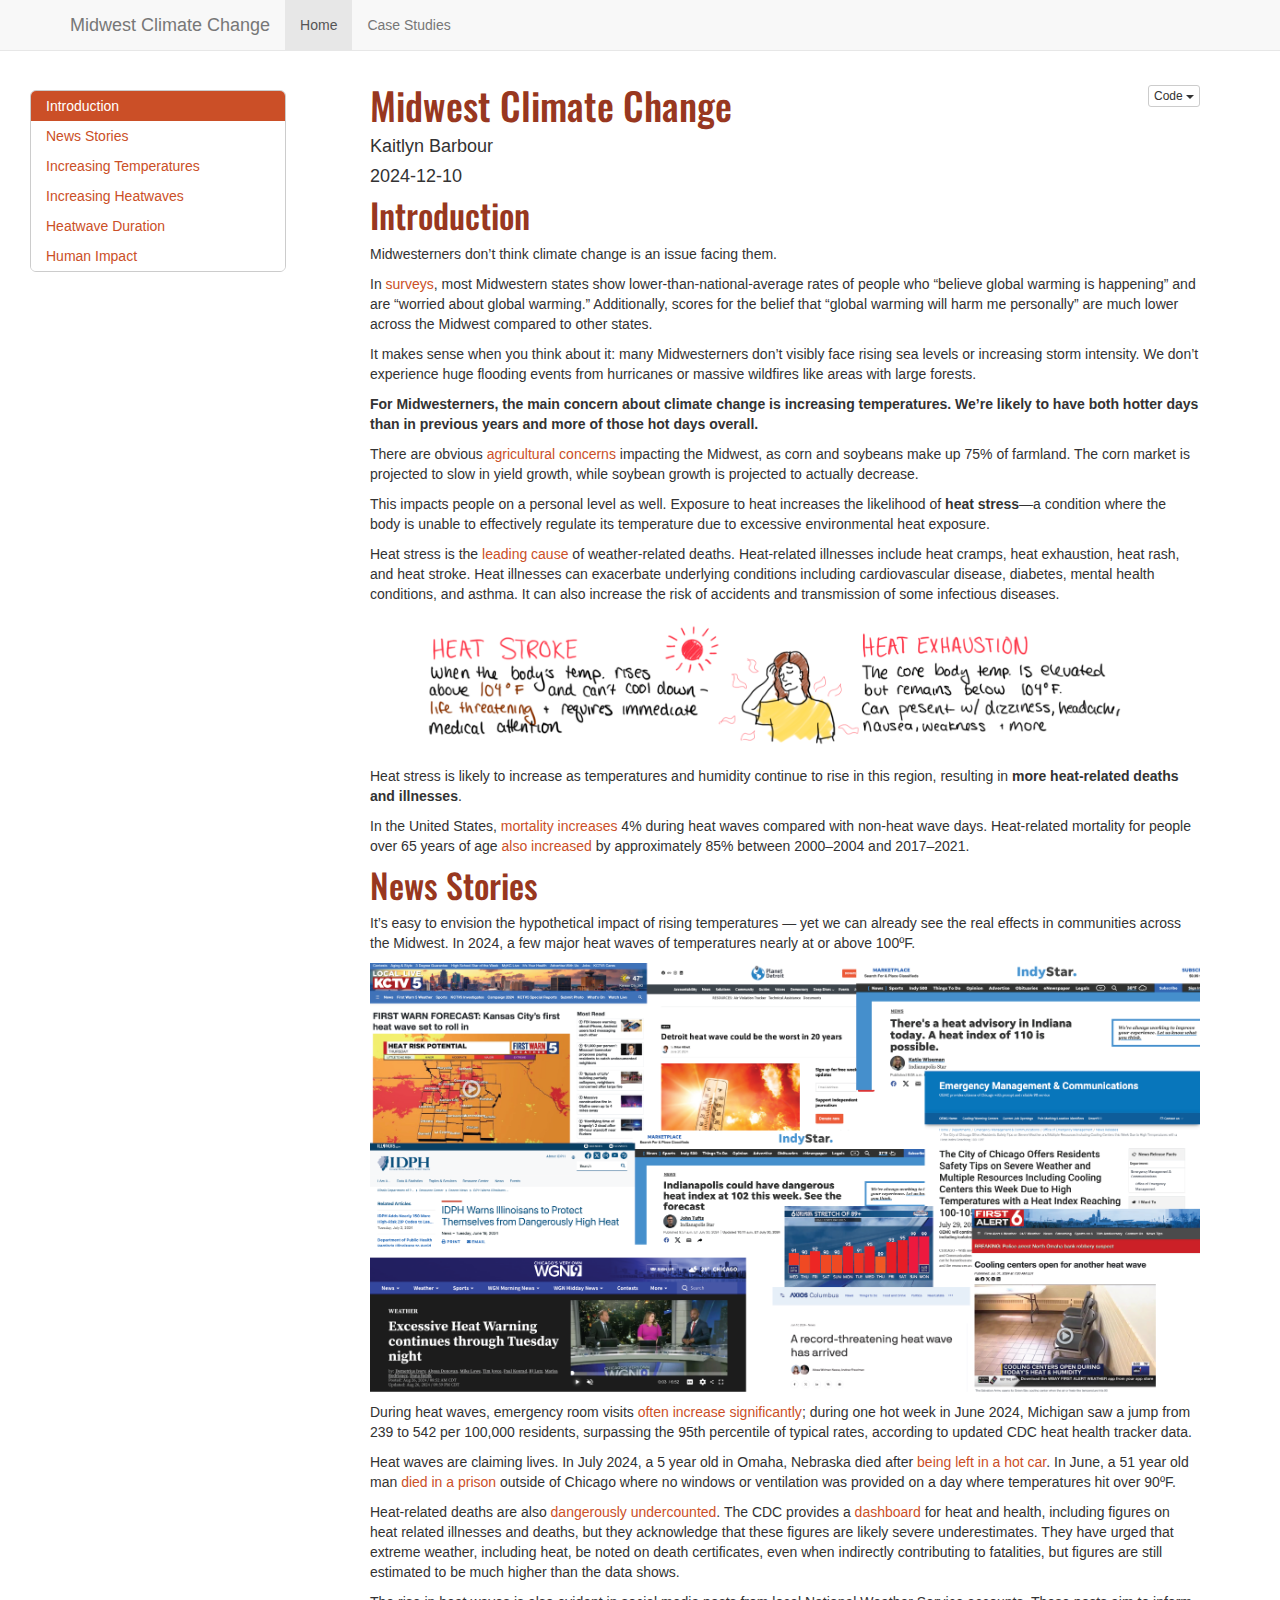
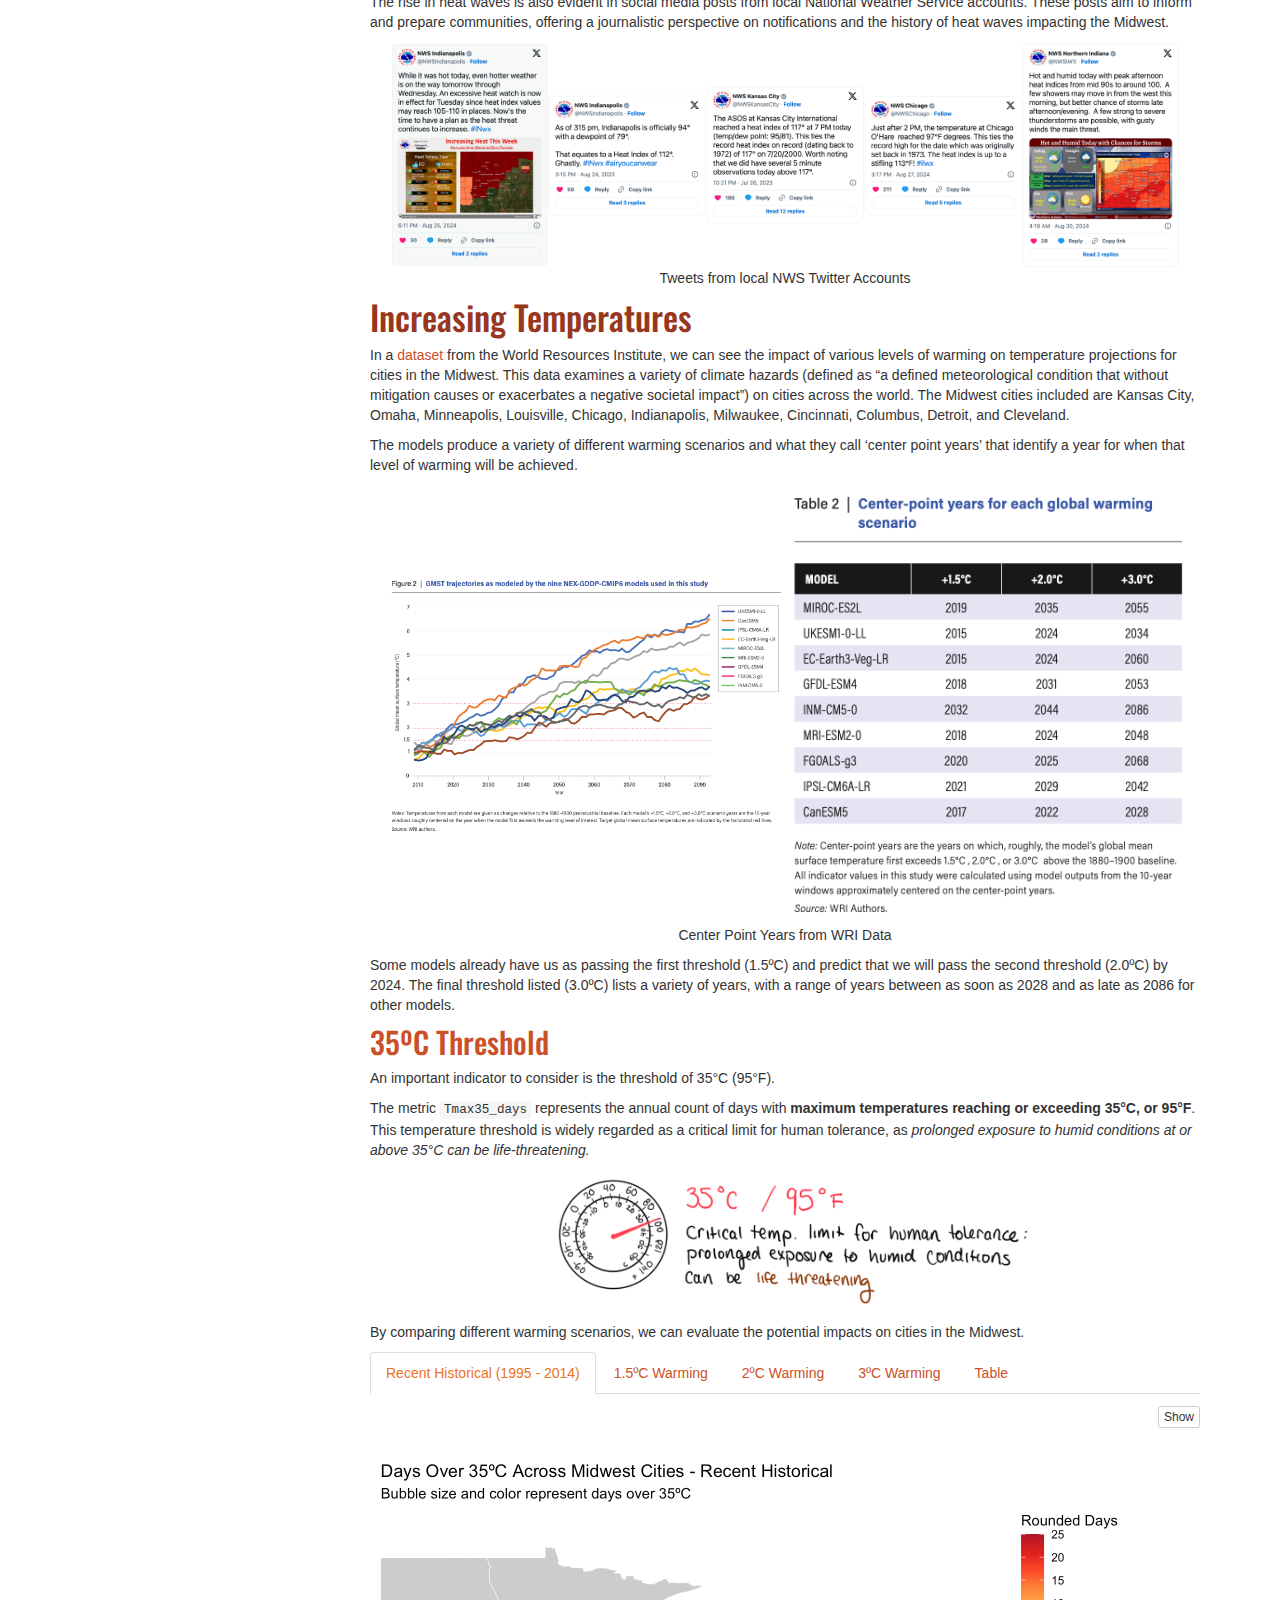
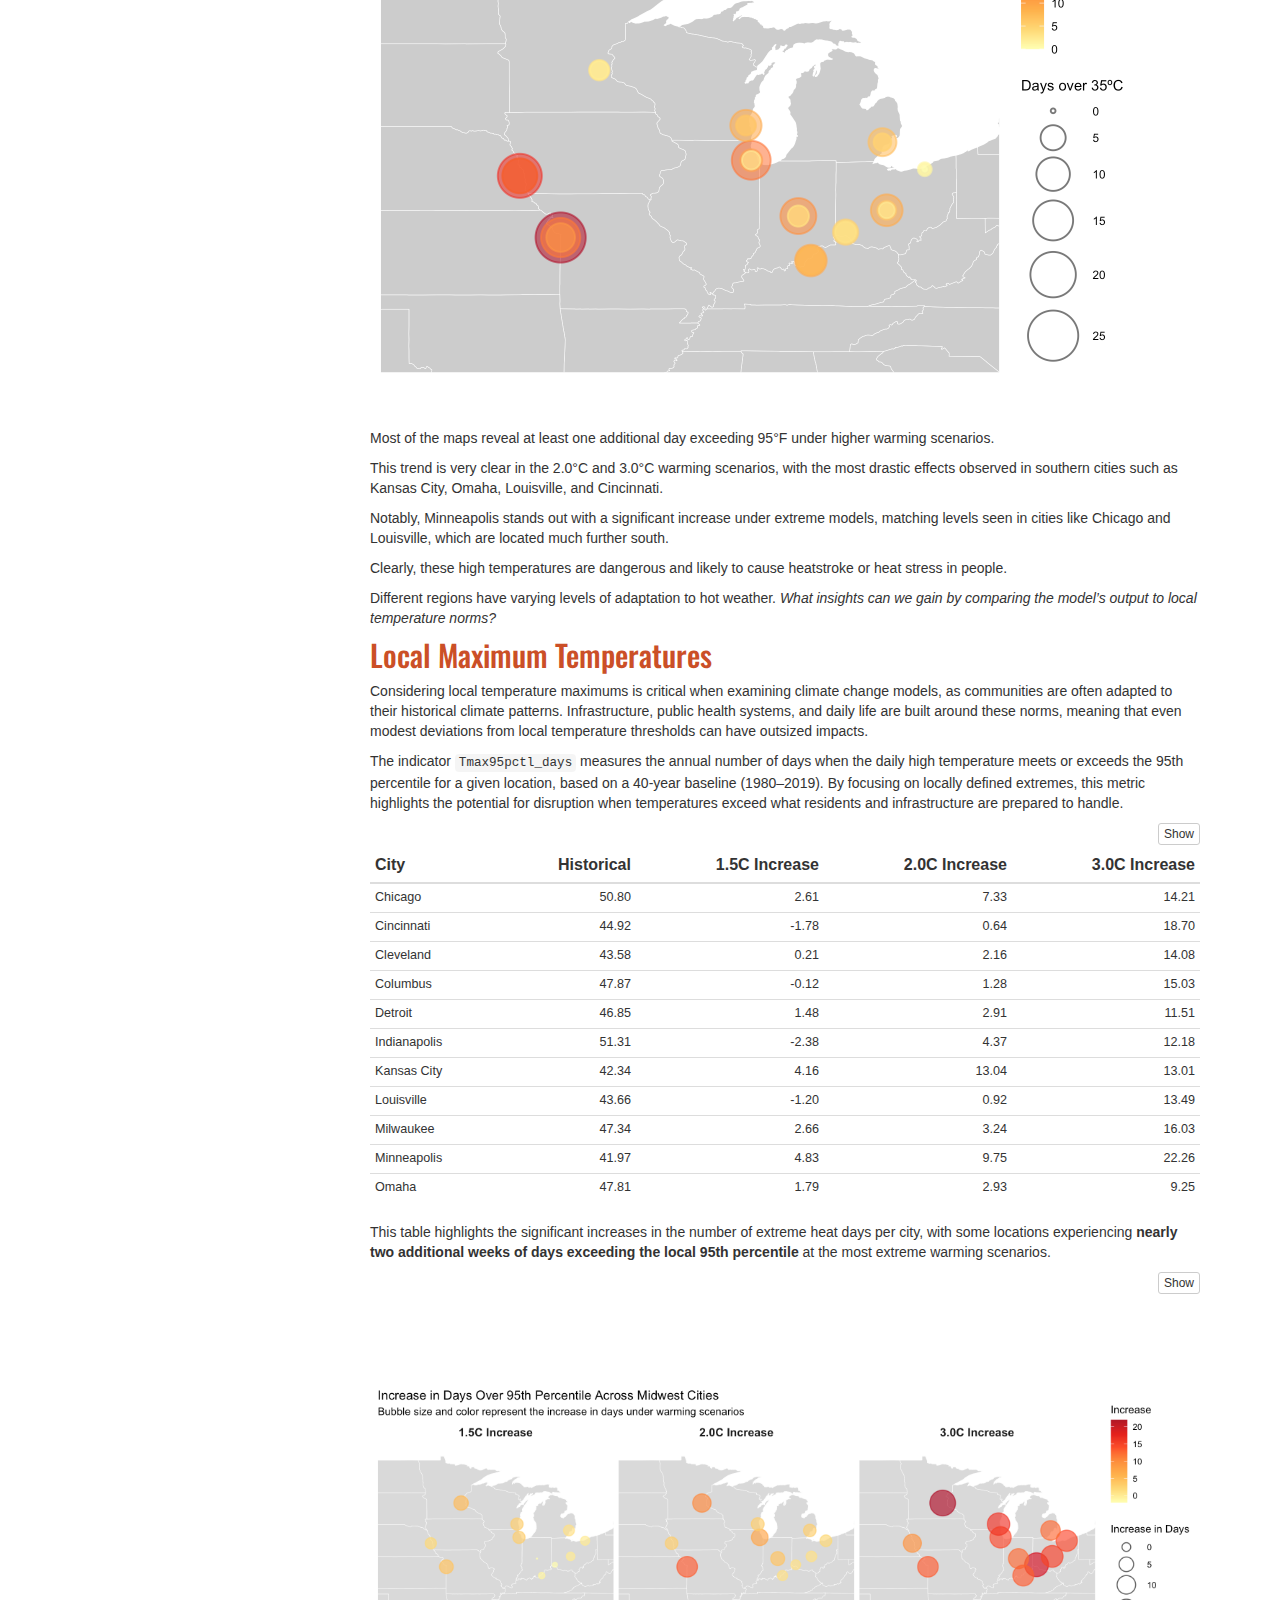
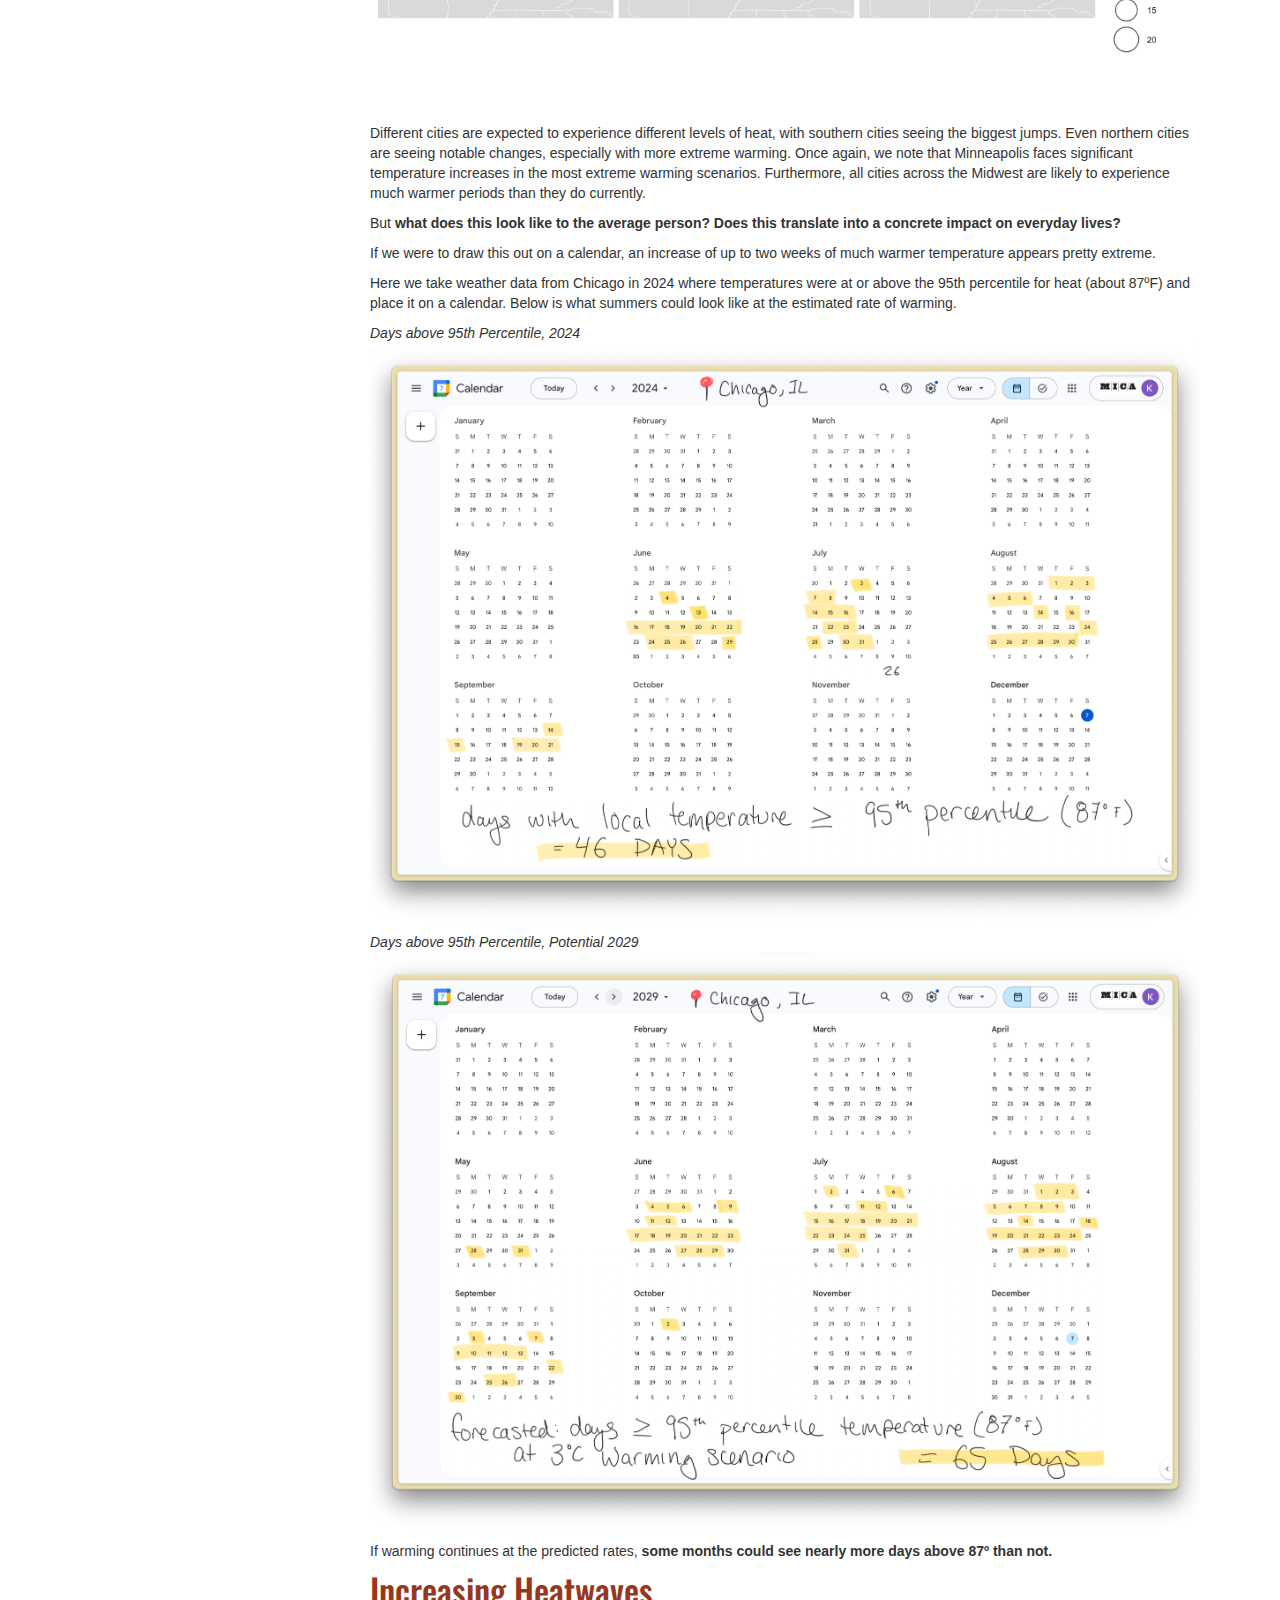
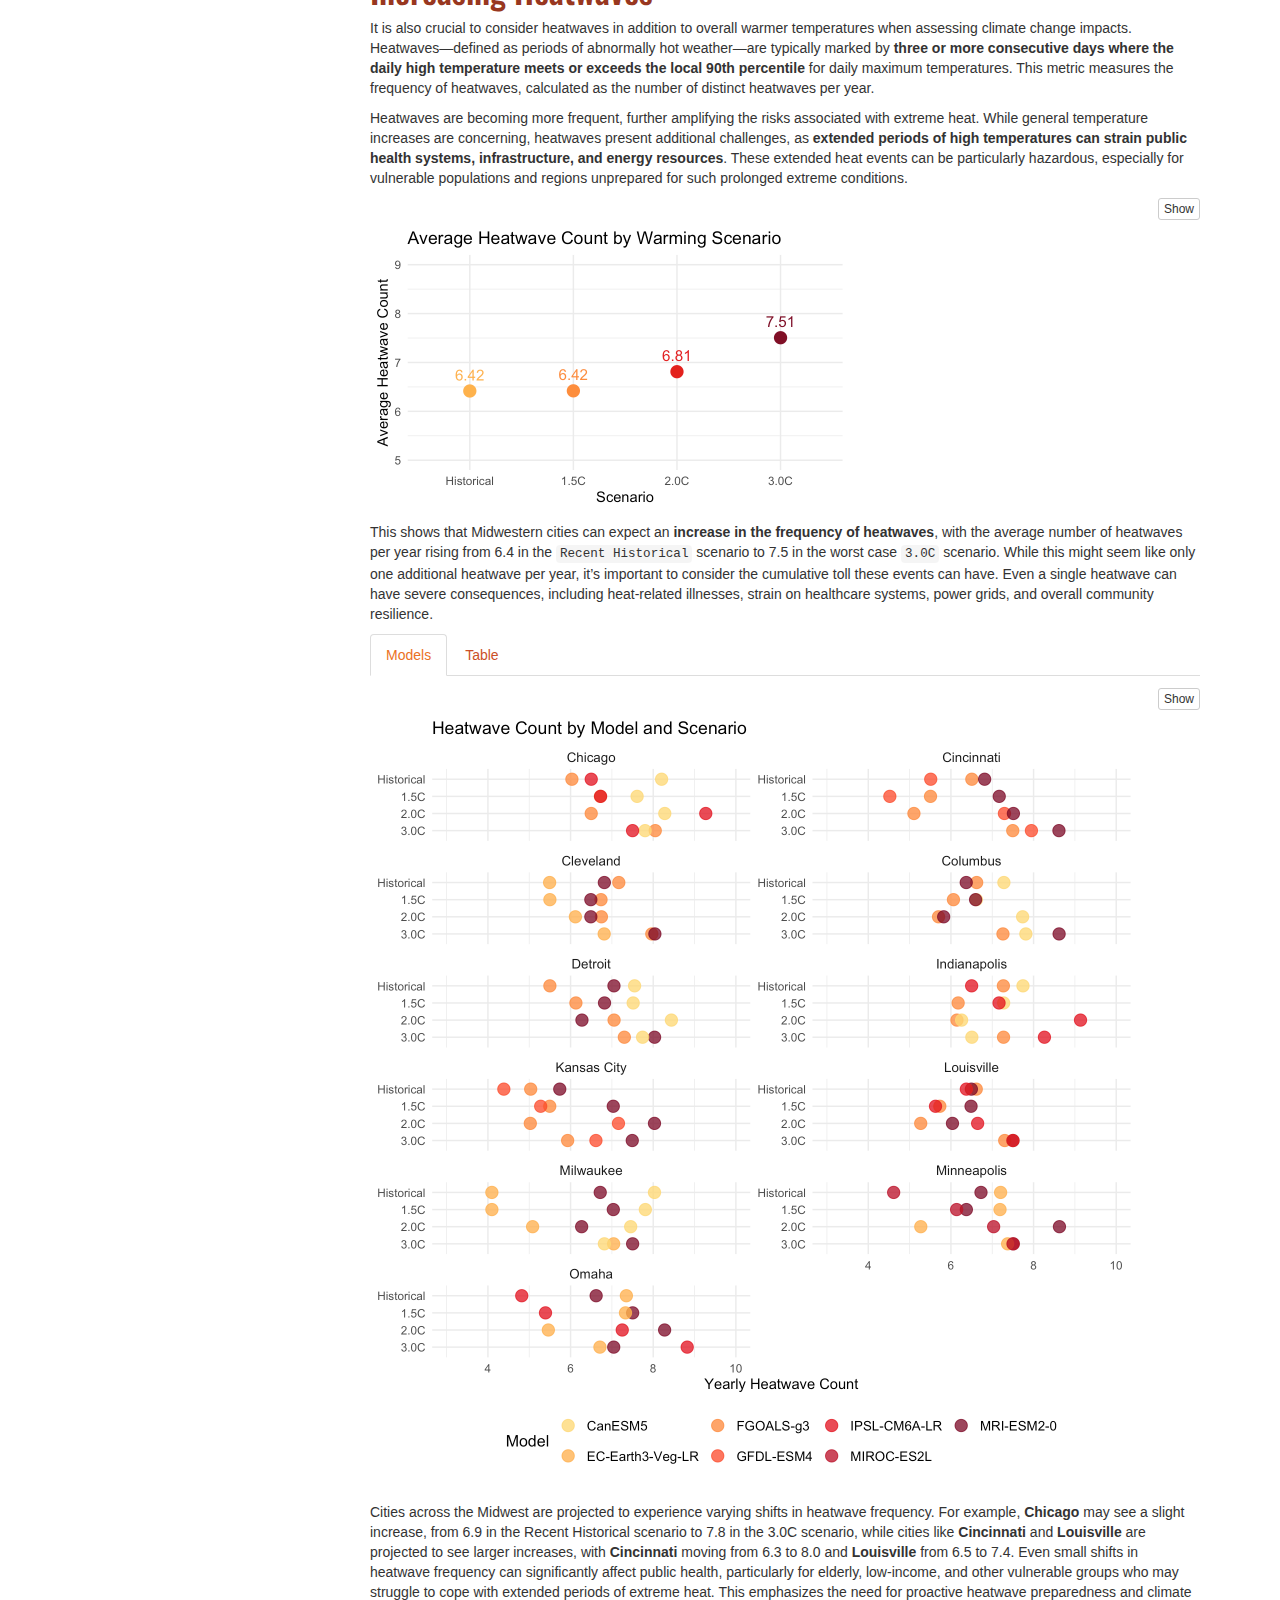
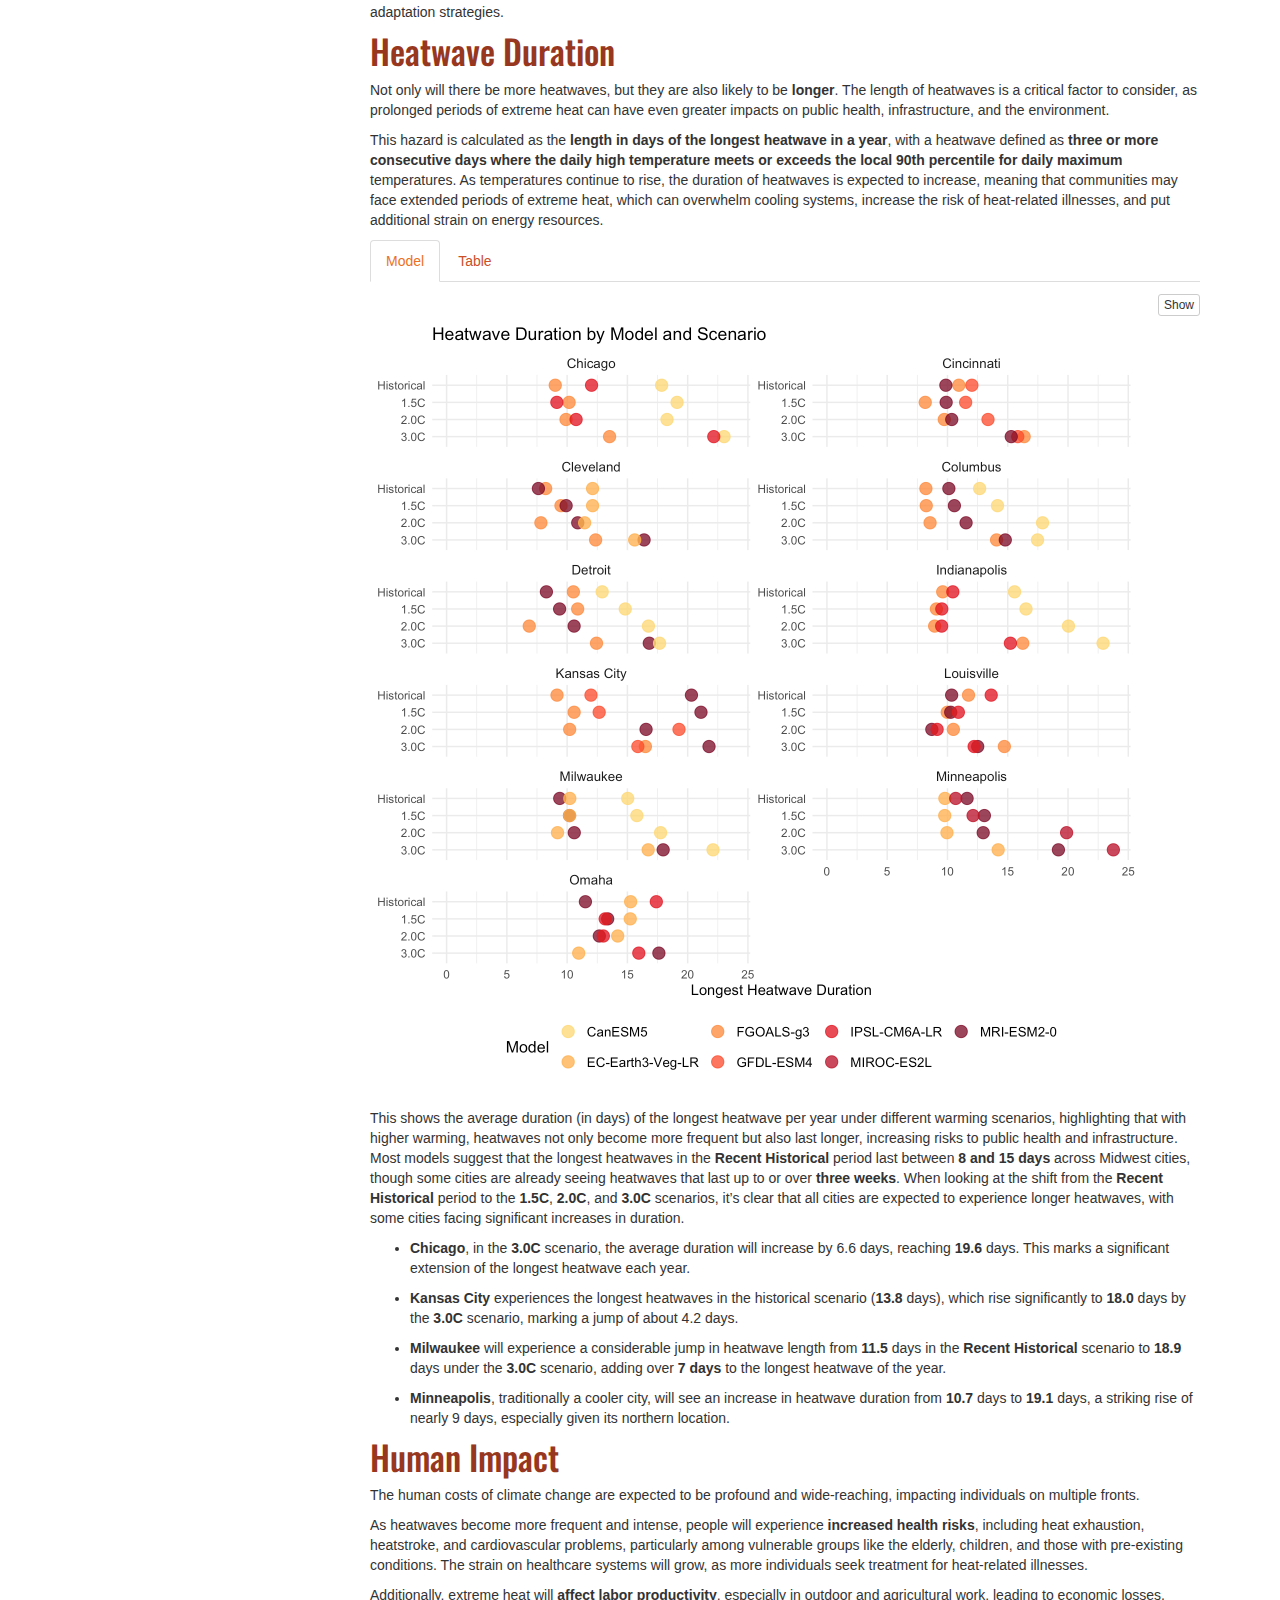
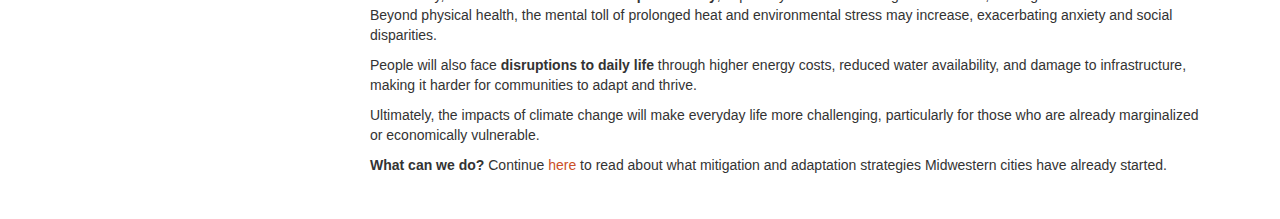
==== commit 232fac09: "Update with final formatting and content" ====
--- a/docs/index.html
+++ b/docs/index.html
@@ -11,7 +11,7 @@
 
 <meta name="author" content="Kaitlyn Barbour" />
 
-<meta name="date" content="2024-12-09" />
+<meta name="date" content="2024-12-10" />
 
 <title>Midwest Climate Change</title>
 
@@ -331,12 +331,6 @@
 <li>
   <a href="case-studies.html">Case Studies</a>
 </li>
-<li>
-  <a href="source.html">Source</a>
-</li>
-<li>
-  <a href="test.html">Dumping Ground</a>
-</li>
       </ul>
       <ul class="nav navbar-nav navbar-right">
         
@@ -359,7 +353,7 @@
 
 <h1 class="title toc-ignore">Midwest Climate Change</h1>
 <h4 class="author">Kaitlyn Barbour</h4>
-<h4 class="date">2024-12-09</h4>
+<h4 class="date">2024-12-10</h4>
 
 </div>
 
@@ -395,10 +389,12 @@
 excessive environmental heat exposure.</p>
 <p>Heat stress is the <a
 href="https://www.who.int/news-room/fact-sheets/detail/climate-change-heat-and-health">leading
-cause</a> of weather-related deaths. It can exacerbate underlying
-illnesses including cardiovascular disease, diabetes, mental health
-conditions, and asthma. It can also increase the risk of accidents and
-transmission of some infectious diseases.</p>
+cause</a> of weather-related deaths. Heat-related illnesses include heat
+cramps, heat exhaustion, heat rash, and heat stroke. Heat illnesses can
+exacerbate underlying conditions including cardiovascular disease,
+diabetes, mental health conditions, and asthma. It can also increase the
+risk of accidents and transmission of some infectious diseases.</p>
+<p><img src="images/heatstress.png" /></p>
 <p>Heat stress is likely to increase as temperatures and humidity
 continue to rise in this region, resulting in <strong>more heat-related
 deaths and illnesses</strong>.</p>
@@ -413,10 +409,32 @@
 <h1>News Stories</h1>
 <p>It’s easy to envision the hypothetical impact of rising temperatures
 — yet we can already see the real effects in communities across the
-Midwest.</p>
+Midwest. In 2024, a few major heat waves of temperatures nearly at or
+above 100ºF.</p>
 <p><img src="images/news_stories.png" /></p>
-<p>Cooling centers are often opened to support at-risk communities and
-safeguard vulnerable populations from heat stroke.</p>
+<p>During heat waves, emergency room visits <a
+href="https://patch.com/michigan/across-mi/er-visits-extremely-high-midwest-during-heat-wave-cdc-data">often
+increase significantly</a>; during one hot week in June 2024, Michigan
+saw a jump from 239 to 542 per 100,000 residents, surpassing the 95th
+percentile of typical rates, according to updated CDC heat health
+tracker data.</p>
+<p>Heat waves are claiming lives. In July 2024, a 5 year old in Omaha,
+Nebraska died after <a
+href="https://abcnews.go.com/US/5-year-boy-dies-after-left-hot-car/story?id=111841631">being
+left in a hot car</a>. In June, a 51 year old man <a
+href="https://news.wttw.com/2024/06/25/after-earning-degree-northwestern-while-incarcerated-michael-broadway-dies-custody-51">died
+in a prison</a> outside of Chicago where no windows or ventilation was
+provided on a day where temperatures hit over 90ºF.</p>
+<p>Heat-related deaths are also <a
+href="https://www.scientificamerican.com/article/u-s-deaths-from-heat-are-dangerously-undercounted/">dangerously
+undercounted</a>. The CDC provides a <a
+href="https://ephtracking.cdc.gov/Applications/heatTracker/">dashboard</a>
+for heat and health, including figures on heat related illnesses and
+deaths, but they acknowledge that these figures are likely severe
+underestimates. They have urged that extreme weather, including heat, be
+noted on death certificates, even when indirectly contributing to
+fatalities, but figures are still estimated to be much higher than the
+data shows.</p>
 <p>The rise in heat waves is also evident in social media posts from
 local National Weather Service accounts. These posts aim to inform and
 prepare communities, offering a journalistic perspective on
@@ -430,14 +448,16 @@
 </div>
 <div id="increasing-temperatures" class="section level1">
 <h1>Increasing Temperatures</h1>
-<p>In a dataset from the World Resources Institute, we can see the
-impact of various levels of warming on temperature projections for
-cities in the Midwest. This dataset examines a variety of climate
-hazards (defined as “a defined meteorological condition that without
-mitigation causes or exacerbates a negative societal impact”) on cities
-across the world. The Midwest cities included are Kansas City, Omaha,
-Minneapolis, Louisville, Chicago, Indianapolis, Milwaukee, Cincinnati,
-Columbus, Detroit, and Cleveland.</p>
+<p>In a <a
+href="https://datasets.wri.org/datasets/city-scale-climate-hazard-indicators-warming-scenarios?map=[base64]%3D%3D">dataset</a>
+from the World Resources Institute, we can see the impact of various
+levels of warming on temperature projections for cities in the Midwest.
+This data examines a variety of climate hazards (defined as “a defined
+meteorological condition that without mitigation causes or exacerbates a
+negative societal impact”) on cities across the world. The Midwest
+cities included are Kansas City, Omaha, Minneapolis, Louisville,
+Chicago, Indianapolis, Milwaukee, Cincinnati, Columbus, Detroit, and
+Cleveland.</p>
 <p>The models produce a variety of different warming scenarios and what
 they call ‘center point years’ that identify a year for when that level
 of warming will be achieved.</p>
@@ -456,10 +476,11 @@
 <p>An important indicator to consider is the threshold of 35°C
 (95°F).</p>
 <p>The metric <code>Tmax35_days</code> represents the annual count of
-days with maximum temperatures reaching or exceeding 35°C, or 95°F. This
-temperature threshold is widely regarded as a critical limit for human
-tolerance, as prolonged exposure to humid conditions at or above 35°C
-can be life-threatening.</p>
+days with <strong>maximum temperatures reaching or exceeding 35°C, or
+95°F</strong>. This temperature threshold is widely regarded as a
+critical limit for human tolerance, as <em>prolonged exposure to humid
+conditions at or above 35°C can be life-threatening.</em></p>
+<p><img src="images/thermometer.png" /></p>
 <p>By comparing different warming scenarios, we can evaluate the
 potential impacts on cities in the Midwest.</p>
 <div id="recent-historical-1995---2014" class="section level3">
@@ -657,17 +678,8 @@
   )</code></pre>
 <p><img src="index_files/figure-html/chart%204%20-%203C%20warming-1.png" width="768" /></p>
 </div>
-</div>
-<div id="section" class="section level2 unlisted unnumbered">
-<h2 class="unlisted unnumbered"></h2>
-<p>Most of the maps reveal at least one additional day exceeding 95°F
-under higher warming scenarios.</p>
-<p>This trend is very clear in the 2.0°C and 3.0°C warming scenarios,
-with the most drastic effects observed in southern cities such as Kansas
-City, Omaha, Louisville, and Cincinnati.</p>
-<p>Notably, Minneapolis stands out with a significant increase under
-extreme models, matching levels seen in cities like Chicago and
-Louisville, which are located much further south.</p>
+<div id="table" class="section level3">
+<h3>Table</h3>
 <pre class="r"><code># Group by city and scenario, calculate average mean_estimate
 average_temp_days &lt;- chart1_35_data %&gt;%
   group_by(city, scenario) %&gt;%
@@ -787,11 +799,23 @@
 </tr>
 </tbody>
 </table>
+</div>
+</div>
+<div id="section" class="section level2 unlisted unnumbered">
+<h2 class="unlisted unnumbered"></h2>
+<p>Most of the maps reveal at least one additional day exceeding 95°F
+under higher warming scenarios.</p>
+<p>This trend is very clear in the 2.0°C and 3.0°C warming scenarios,
+with the most drastic effects observed in southern cities such as Kansas
+City, Omaha, Louisville, and Cincinnati.</p>
+<p>Notably, Minneapolis stands out with a significant increase under
+extreme models, matching levels seen in cities like Chicago and
+Louisville, which are located much further south.</p>
 <p>Clearly, these high temperatures are dangerous and likely to cause
 heatstroke or heat stress in people.</p>
 <p>Different regions have varying levels of adaptation to hot weather.
-What insights can we gain by comparing the model’s output to local
-temperature norms?</p>
+<em>What insights can we gain by comparing the model’s output to local
+temperature norms?</em></p>
 </div>
 <div id="local-maximum-temperatures" class="section level2">
 <h2>Local Maximum Temperatures</h2>
@@ -983,32 +1007,27 @@
     panel.grid = element_blank()  
   )</code></pre>
 <p><img src="index_files/figure-html/chart%20-%2095%20pctile%20increase%20by%20scenario-1.png" width="1152" /></p>
-<p>When plotted on a map, the distribution of increased extreme heat
-days across the Midwest becomes visually evident. The geographic
-variation highlights how different cities are projected to experience
-varying degrees of increase in days exceeding the local 95th percentile.
-This spatial pattern underscores regional differences in vulnerability
-to heat stress, with cities in the southern Midwest typically seeing
-larger increases, while northern cities also demonstrate significant
-shifts, particularly under more extreme warming scenarios.</p>
-<p>Once again, we note that Minneapolis faces significant temperature
-increases in the most extreme warming scenarios. Furthermore, all cities
-across the Midwest are likely to experience much warmer periods than
-they do currently.</p>
-<p>But what does this look like to the average person? Does this
-translate into a concrete impact on everyday lives?</p>
+<p>Different cities are expected to experience different levels of heat,
+with southern cities seeing the biggest jumps. Even northern cities are
+seeing notable changes, especially with more extreme warming. Once
+again, we note that Minneapolis faces significant temperature increases
+in the most extreme warming scenarios. Furthermore, all cities across
+the Midwest are likely to experience much warmer periods than they do
+currently.</p>
+<p>But <strong>what does this look like to the average person? Does this
+translate into a concrete impact on everyday lives?</strong></p>
 <p>If we were to draw this out on a calendar, an increase of up to two
 weeks of much warmer temperature appears pretty extreme.</p>
 <p>Here we take weather data from Chicago in 2024 where temperatures
 were at or above the 95th percentile for heat (about 87ºF) and place it
-on a calendar. Next to it is what summers could look like at the
-estimated rate of warming.</p>
+on a calendar. Below is what summers could look like at the estimated
+rate of warming.</p>
 <p><em>Days above 95th Percentile, 2024</em> <img
 src="images/2024.png" /></p>
 <p><em>Days above 95th Percentile, Potential 2029</em> <img
 src="images/2029.png" /></p>
-<p>If warming continues at the predicted rates, some months could see
-nearly more days above 87º than not.</p>
+<p>If warming continues at the predicted rates, <strong>some months
+could see nearly more days above 87º than not.</strong></p>
 </div>
 </div>
 <div id="increasing-heatwaves" class="section level1 tabset">
@@ -1022,11 +1041,12 @@
 heatwaves, calculated as the number of distinct heatwaves per year.</p>
 <p>Heatwaves are becoming more frequent, further amplifying the risks
 associated with extreme heat. While general temperature increases are
-concerning, heatwaves present additional challenges, as they involve
-extended periods of high temperatures that strain public health systems,
-infrastructure, and energy resources. These extended heat events can be
-particularly hazardous, especially for vulnerable populations and
-regions unprepared for such prolonged extreme conditions.</p>
+concerning, heatwaves present additional challenges, as <strong>extended
+periods of high temperatures can strain public health systems,
+infrastructure, and energy resources</strong>. These extended heat
+events can be particularly hazardous, especially for vulnerable
+populations and regions unprepared for such prolonged extreme
+conditions.</p>
 <pre class="r"><code># FIND THE AVERAGE NUMBER OF HEATWAVES PER WARMING SCENARIO
 heatwave_count &lt;- climate_data %&gt;%
   filter(hazard == &quot;heatwave_count&quot;,
@@ -1052,16 +1072,16 @@
     legend.position = &quot;none&quot;
   ) +
   scale_color_manual(values = c(&quot;#FEB24CFF&quot;, &quot;#FD8D3CFF&quot;, &quot;#E31A1CFF&quot;, &quot;#800026FF&quot;))</code></pre>
-<p><img src="index_files/figure-html/table%20-%20count%20heatwave%20per%20warming%20scenario-1.png" width="480" /></p>
-<p>The Midwest can expect an increase in the frequency of heatwaves,
-with the average number of heatwaves per year rising from 6.4 in the
-<code>Recent Historical</code> scenario to 7.5 in the worst case
-<code>3.0C</code> scenario. While this might seem like only one
-additional heatwave, it’s important to consider the cumulative toll
-these events can have, especially on vulnerable populations. Even a
-single heatwave can have severe consequences, including heat-related
-illnesses, strain on healthcare systems, power grids, and overall
-community resilience.</p>
+<p><img src="index_files/figure-html/dots%20-%20count%20heatwave%20per%20warming%20scenario-1.png" width="480" /></p>
+<p>This shows that Midwestern cities can expect an <strong>increase in
+the frequency of heatwaves</strong>, with the average number of
+heatwaves per year rising from 6.4 in the <code>Recent Historical</code>
+scenario to 7.5 in the worst case <code>3.0C</code> scenario. While this
+might seem like only one additional heatwave per year, it’s important to
+consider the cumulative toll these events can have. Even a single
+heatwave can have severe consequences, including heat-related illnesses,
+strain on healthcare systems, power grids, and overall community
+resilience.</p>
 <div id="models" class="section level2">
 <h2>Models</h2>
 <pre class="r"><code>heatwave_count$scenario &lt;- factor(heatwave_count$scenario, levels = rev(levels(factor(heatwave_count$scenario))))
@@ -1086,7 +1106,7 @@
     scale_color_manual(values = c(&quot;#FED976FF&quot;, &quot;#FEB24CFF&quot;, &quot;#FD8D3CFF&quot;, &quot;#FC4E2AFF&quot;, &quot;#E31A1CFF&quot;, &quot;#BD0026FF&quot;, &quot;#800026FF&quot;))</code></pre>
 <p><img src="index_files/figure-html/chart%20-%20heatwave%20count%20by%20city%20and%20scenario-1.png" width="768" /></p>
 </div>
-<div id="table" class="section level2">
+<div id="table-1" class="section level2">
 <h2>Table</h2>
 <pre class="r"><code># FIND THE AVERAGE NUMBER OF HEATWAVES PER WARMING SCENARIO PER CITY
 average_heatwave_city &lt;- heatwave_count %&gt;%
@@ -1192,8 +1212,9 @@
 </tbody>
 </table>
 </div>
-<div id="section-1" class="section level2 unlisted unnumbered">
-<h2 class="unlisted unnumbered"></h2>
+</div>
+<div id="section-1" class="section level1 unlisted unnumbered">
+<h1 class="unlisted unnumbered"></h1>
 <p>Cities across the Midwest are projected to experience varying shifts
 in heatwave frequency. For example, <strong>Chicago</strong> may see a
 slight increase, from 6.9 in the Recent Historical scenario to 7.8 in
@@ -1205,7 +1226,6 @@
 for elderly, low-income, and other vulnerable groups who may struggle to
 cope with extended periods of extreme heat. This emphasizes the need for
 proactive heatwave preparedness and climate adaptation strategies.</p>
-</div>
 </div>
 <div id="heatwave-duration" class="section level1 tabset">
 <h1 class="tabset">Heatwave Duration</h1>
@@ -1249,32 +1269,8 @@
   )  +
     scale_color_manual(values = c(&quot;#FED976FF&quot;, &quot;#FEB24CFF&quot;, &quot;#FD8D3CFF&quot;, &quot;#FC4E2AFF&quot;, &quot;#E31A1CFF&quot;, &quot;#BD0026FF&quot;, &quot;#800026FF&quot;))</code></pre>
 <p><img src="index_files/figure-html/heatwave%20duration%20by%20model-1.png" width="768" /></p>
-<p>This shows the average duration (in days) of the longest heatwave per
-year under different warming scenarios. This indicates that with higher
-warming, not only will heatwaves become more frequent, but they will
-also last longer, exacerbating the potential impacts on public health
-and infrastructure.</p>
-<p>Most models show that the longest heatwaves in the <strong>Recent
-Historical</strong> period range between <strong>8 and 15 days</strong>
-in duration across the Midwest cities. However, some cities are already
-experiencing heatwaves that last longer, with durations approaching or
-exceeding <strong>three weeks</strong> in certain scenarios.</p>
-<p>For example, <strong>Chicago</strong> and <strong>Kansas
-City</strong> have the longest heatwaves, with durations of
-<strong>13.0</strong> and <strong>13.8</strong> days, respectively, in
-the <strong>Recent Historical</strong> period. These cities, especially
-in the southern part of the Midwest, are on the higher end of the
-scale.</p>
-<p>As we move into higher warming scenarios, many cities will see these
-durations extend even further, with some reaching over <strong>three
-weeks</strong>. In the <strong>3.0C</strong> scenario, cities like
-<strong>Chicago</strong> (19.6 days), <strong>Indianapolis</strong>
-(18.1 days), and <strong>Minneapolis</strong> (19.1 days) will
-experience heatwaves that last well beyond <strong>three weeks</strong>,
-adding even more strain on infrastructure and increasing risks for
-vulnerable populations.</p>
-</div>
-<div id="table-1" class="section level2">
+</div>
+<div id="table-2" class="section level2">
 <h2>Table</h2>
 <pre class="r"><code># FIND AVERAGE LENGTH OF LONGEST HEATWAVE PER CITY PER SCENARIO
 average_duration_city &lt;- heatwave_duration %&gt;%
@@ -1288,112 +1284,122 @@
   )%&gt;%
   mutate(across(where(is.numeric), ~ round(., 1)))
 
-knitr::kable(average_duration_city)</code></pre>
+knitr::kable(
+  average_duration_city %&gt;% 
+    select(city, `Historical`, `1.5C`, `2.0C`, `3.0C`)
+)</code></pre>
 <table>
 <thead>
 <tr class="header">
 <th align="left">city</th>
+<th align="right">Historical</th>
+<th align="right">1.5C</th>
+<th align="right">2.0C</th>
 <th align="right">3.0C</th>
-<th align="right">2.0C</th>
-<th align="right">1.5C</th>
-<th align="right">Historical</th>
 </tr>
 </thead>
 <tbody>
 <tr class="odd">
 <td align="left">Chicago</td>
-<td align="right">19.6</td>
 <td align="right">13.0</td>
 <td align="right">12.8</td>
 <td align="right">13.0</td>
+<td align="right">19.6</td>
 </tr>
 <tr class="even">
 <td align="left">Cincinnati</td>
+<td align="right">10.9</td>
+<td align="right">9.9</td>
+<td align="right">11.2</td>
 <td align="right">15.8</td>
-<td align="right">11.2</td>
-<td align="right">9.9</td>
-<td align="right">10.9</td>
 </tr>
 <tr class="odd">
 <td align="left">Cleveland</td>
+<td align="right">9.3</td>
+<td align="right">10.5</td>
+<td align="right">10.1</td>
 <td align="right">14.8</td>
-<td align="right">10.1</td>
-<td align="right">10.5</td>
-<td align="right">9.3</td>
 </tr>
 <tr class="even">
 <td align="left">Columbus</td>
+<td align="right">10.3</td>
+<td align="right">11.0</td>
+<td align="right">12.7</td>
 <td align="right">15.4</td>
-<td align="right">12.7</td>
-<td align="right">11.0</td>
-<td align="right">10.3</td>
 </tr>
 <tr class="odd">
 <td align="left">Detroit</td>
+<td align="right">10.6</td>
+<td align="right">11.7</td>
+<td align="right">11.4</td>
 <td align="right">15.6</td>
-<td align="right">11.4</td>
+</tr>
+<tr class="even">
+<td align="left">Indianapolis</td>
+<td align="right">11.9</td>
 <td align="right">11.7</td>
-<td align="right">10.6</td>
-</tr>
-<tr class="even">
-<td align="left">Indianapolis</td>
+<td align="right">12.8</td>
 <td align="right">18.1</td>
-<td align="right">12.8</td>
+</tr>
+<tr class="odd">
+<td align="left">Kansas City</td>
+<td align="right">13.8</td>
+<td align="right">14.8</td>
+<td align="right">15.3</td>
+<td align="right">18.0</td>
+</tr>
+<tr class="even">
+<td align="left">Louisville</td>
+<td align="right">11.9</td>
+<td align="right">10.4</td>
+<td align="right">9.4</td>
+<td align="right">13.1</td>
+</tr>
+<tr class="odd">
+<td align="left">Milwaukee</td>
+<td align="right">11.5</td>
+<td align="right">12.1</td>
+<td align="right">12.5</td>
+<td align="right">18.9</td>
+</tr>
+<tr class="even">
+<td align="left">Minneapolis</td>
+<td align="right">10.7</td>
 <td align="right">11.7</td>
-<td align="right">11.9</td>
-</tr>
-<tr class="odd">
-<td align="left">Kansas City</td>
-<td align="right">18.0</td>
-<td align="right">15.3</td>
+<td align="right">14.3</td>
+<td align="right">19.1</td>
+</tr>
+<tr class="odd">
+<td align="left">Omaha</td>
+<td align="right">14.7</td>
+<td align="right">13.9</td>
+<td align="right">13.3</td>
 <td align="right">14.8</td>
-<td align="right">13.8</td>
-</tr>
-<tr class="even">
-<td align="left">Louisville</td>
-<td align="right">13.1</td>
-<td align="right">9.4</td>
-<td align="right">10.4</td>
-<td align="right">11.9</td>
-</tr>
-<tr class="odd">
-<td align="left">Milwaukee</td>
-<td align="right">18.9</td>
-<td align="right">12.5</td>
-<td align="right">12.1</td>
-<td align="right">11.5</td>
-</tr>
-<tr class="even">
-<td align="left">Minneapolis</td>
-<td align="right">19.1</td>
-<td align="right">14.3</td>
-<td align="right">11.7</td>
-<td align="right">10.7</td>
-</tr>
-<tr class="odd">
-<td align="left">Omaha</td>
-<td align="right">14.8</td>
-<td align="right">13.3</td>
-<td align="right">13.9</td>
-<td align="right">14.7</td>
 </tr>
 </tbody>
 </table>
 </div>
-<div id="section-2" class="section level2 unlisted unnumbered">
-<h2 class="unlisted unnumbered"></h2>
-<p>Looking at the shift from <strong>Recent Historical</strong> to the
+</div>
+<div id="section-2" class="section level1 unlisted unnumbered">
+<h1 class="unlisted unnumbered"></h1>
+<p>This shows the average duration (in days) of the longest heatwave per
+year under different warming scenarios, highlighting that with higher
+warming, heatwaves not only become more frequent but also last longer,
+increasing risks to public health and infrastructure. Most models
+suggest that the longest heatwaves in the <strong>Recent
+Historical</strong> period last between <strong>8 and 15 days</strong>
+across Midwest cities, though some cities are already seeing heatwaves
+that last up to or over <strong>three weeks</strong>. When looking at
+the shift from the <strong>Recent Historical</strong> period to the
 <strong>1.5C</strong>, <strong>2.0C</strong>, and <strong>3.0C</strong>
-scenarios, we see that all cities are expected to experience an increase
-in the number of days with heatwaves, with some cities facing
-substantial jumps in heatwave length.</p>
+scenarios, it’s clear that all cities are expected to experience longer
+heatwaves, with some cities facing significant increases in
+duration.</p>
 <ul>
-<li><p><strong>Chicago</strong>, for instance, will see a slight
-decrease in heatwave duration in the <strong>1.5C</strong> scenario
-(12.8 days), but by the <strong>3.0C</strong> scenario, the average
-duration will increase by 6.6 days, reaching <strong>19.6</strong> days.
-This marks a significant extension of the longest heatwave each
-year.</p></li>
+<li><p><strong>Chicago</strong>, in the <strong>3.0C</strong> scenario,
+the average duration will increase by 6.6 days, reaching
+<strong>19.6</strong> days. This marks a significant extension of the
+longest heatwave each year.</p></li>
 <li><p><strong>Kansas City</strong> experiences the longest heatwaves in
 the historical scenario (<strong>13.8</strong> days), which rise
 significantly to <strong>18.0</strong> days by the <strong>3.0C</strong>
@@ -1410,31 +1416,32 @@
 </p></li>
 </ul>
 </div>
-</div>
 <div id="human-impact" class="section level1">
 <h1>Human Impact</h1>
 <p>The human costs of climate change are expected to be profound and
 wide-reaching, impacting individuals on multiple fronts.</p>
 <p>As heatwaves become more frequent and intense, people will experience
-increased health risks, including heat exhaustion, heatstroke, and
-cardiovascular problems, particularly among vulnerable groups like the
-elderly, children, and those with pre-existing conditions. The strain on
-healthcare systems will grow, as more individuals seek treatment for
-heat-related illnesses.</p>
-<p>Additionally, extreme heat will affect labor productivity, especially
-in outdoor and agricultural work, leading to economic losses. Beyond
-physical health, the mental toll of prolonged heat and environmental
-stress may increase, exacerbating anxiety and social disparities.</p>
-<p>People will also face disruptions to daily life through higher energy
-costs, reduced water availability, and damage to infrastructure, making
-it harder for communities to adapt and thrive.</p>
+<strong>increased health risks</strong>, including heat exhaustion,
+heatstroke, and cardiovascular problems, particularly among vulnerable
+groups like the elderly, children, and those with pre-existing
+conditions. The strain on healthcare systems will grow, as more
+individuals seek treatment for heat-related illnesses.</p>
+<p>Additionally, extreme heat will <strong>affect labor
+productivity</strong>, especially in outdoor and agricultural work,
+leading to economic losses. Beyond physical health, the mental toll of
+prolonged heat and environmental stress may increase, exacerbating
+anxiety and social disparities.</p>
+<p>People will also face <strong>disruptions to daily life</strong>
+through higher energy costs, reduced water availability, and damage to
+infrastructure, making it harder for communities to adapt and
+thrive.</p>
 <p>Ultimately, the impacts of climate change will make everyday life
 more challenging, particularly for those who are already marginalized or
 economically vulnerable.</p>
-<p><a
-href="https://kabarbour.github.io/midwest-climate/case-studies.htmlhttps://kabarbour.github.io/midwest-climate/case-studies.html">Continue
-here</a></p>
-<p>rmarkdown::render_site()</p>
+<p><strong>What can we do?</strong> Continue <a
+href="https://kabarbour.github.io/midwest-climate/case-studies.html">here</a>
+to read about what mitigation and adaptation strategies Midwestern
+cities have already started.</p>
 </div>
 
 
